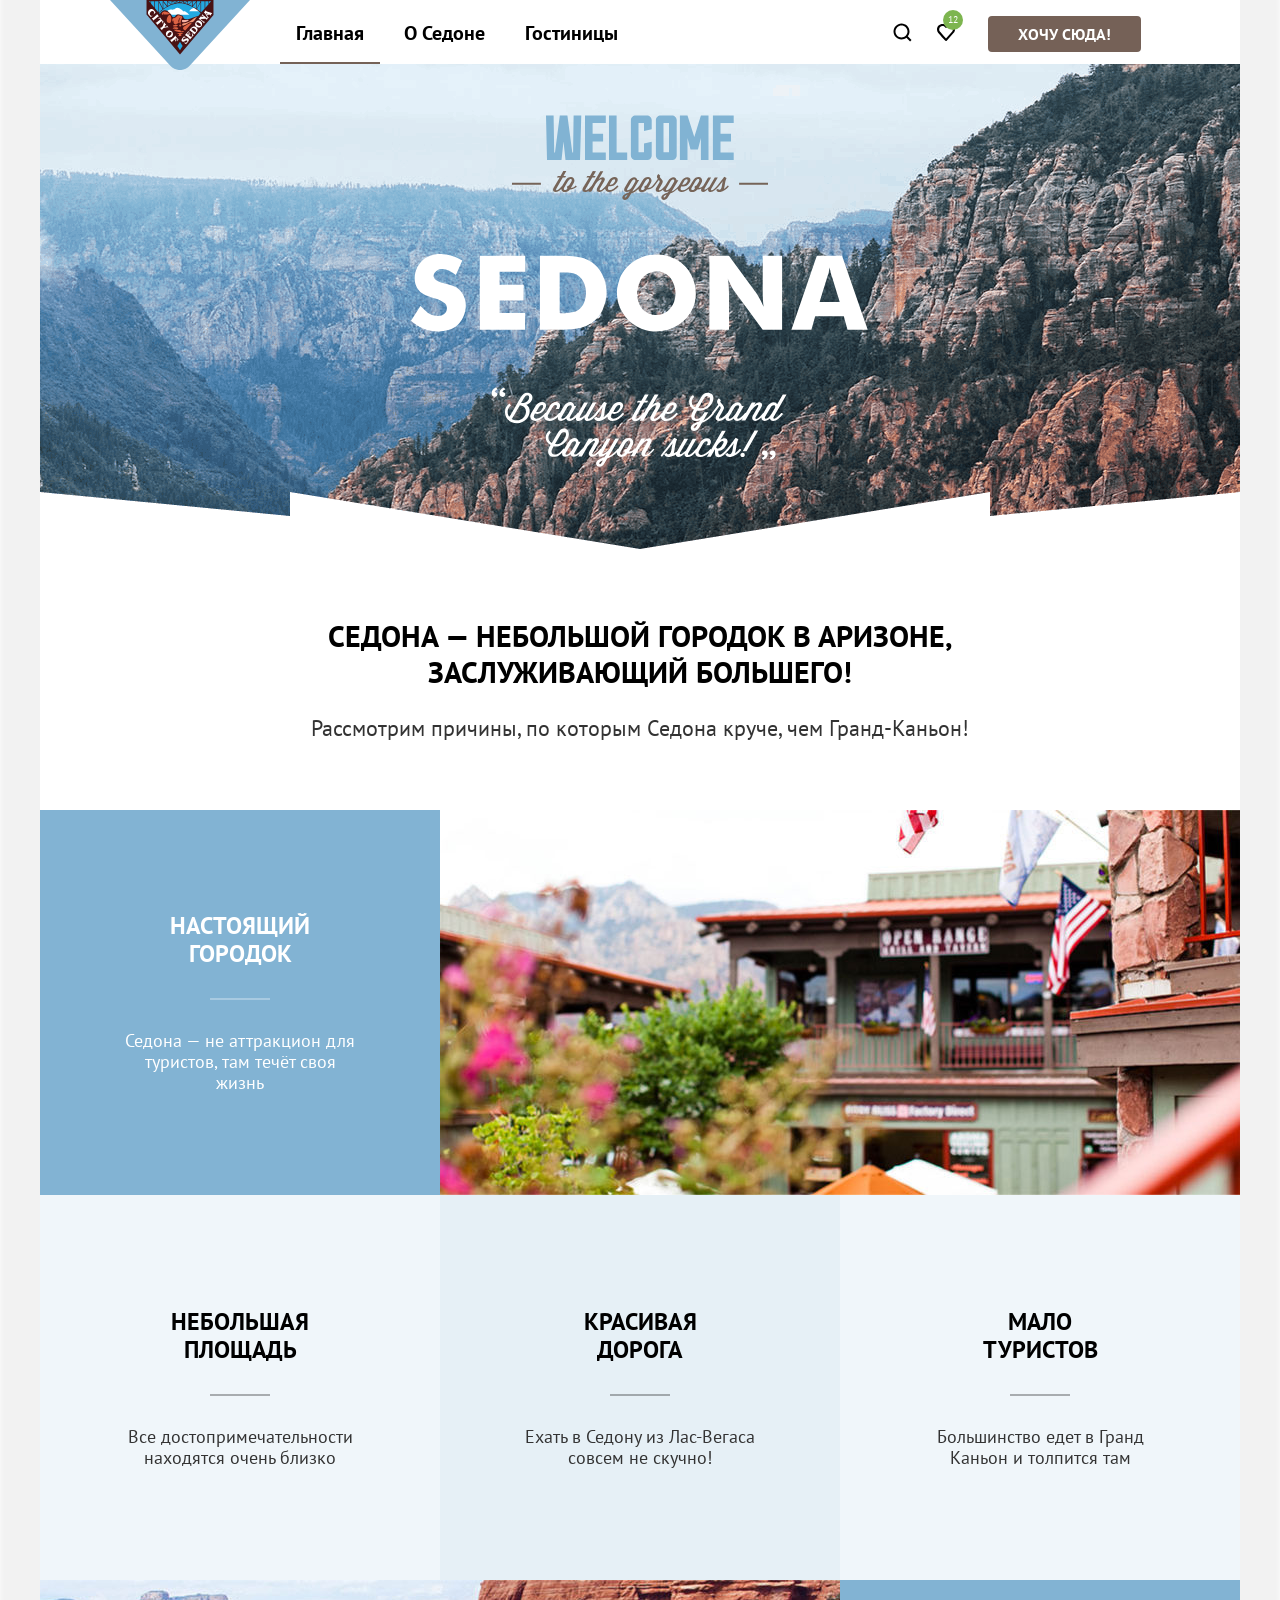
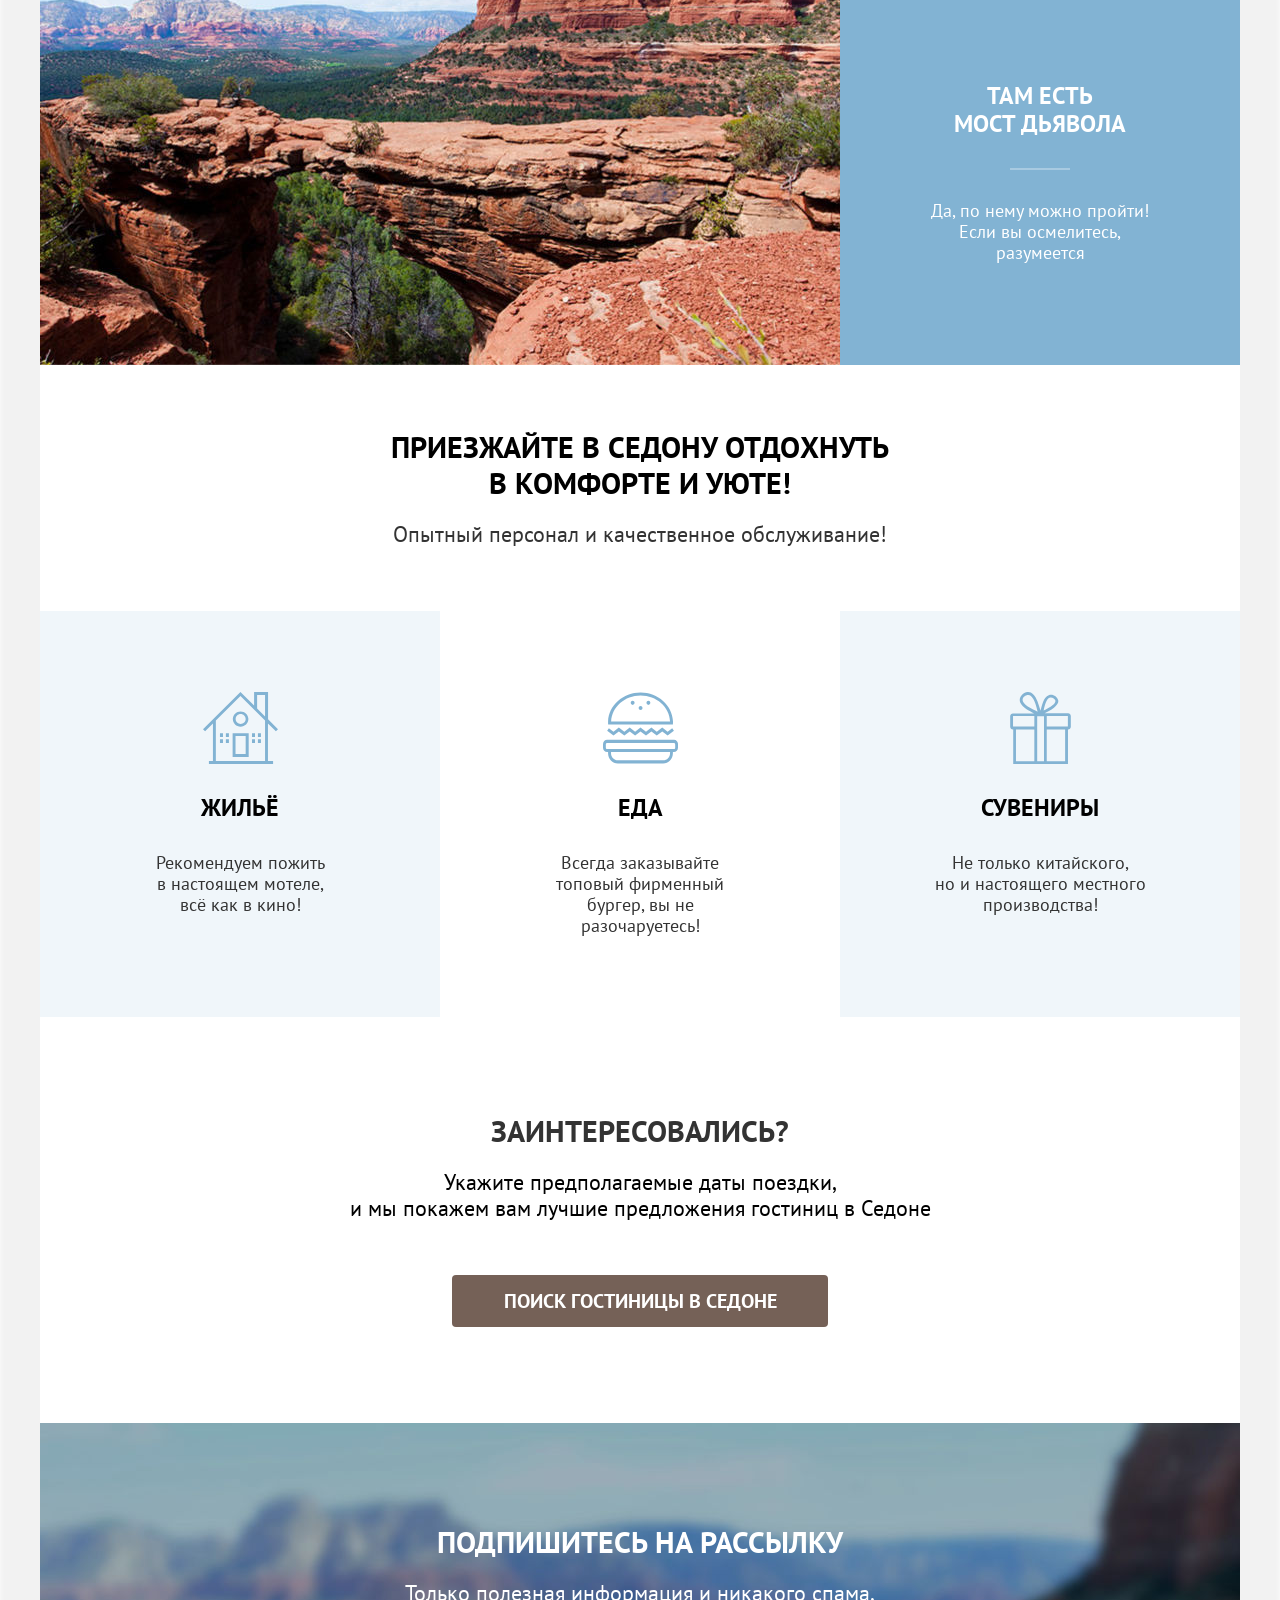
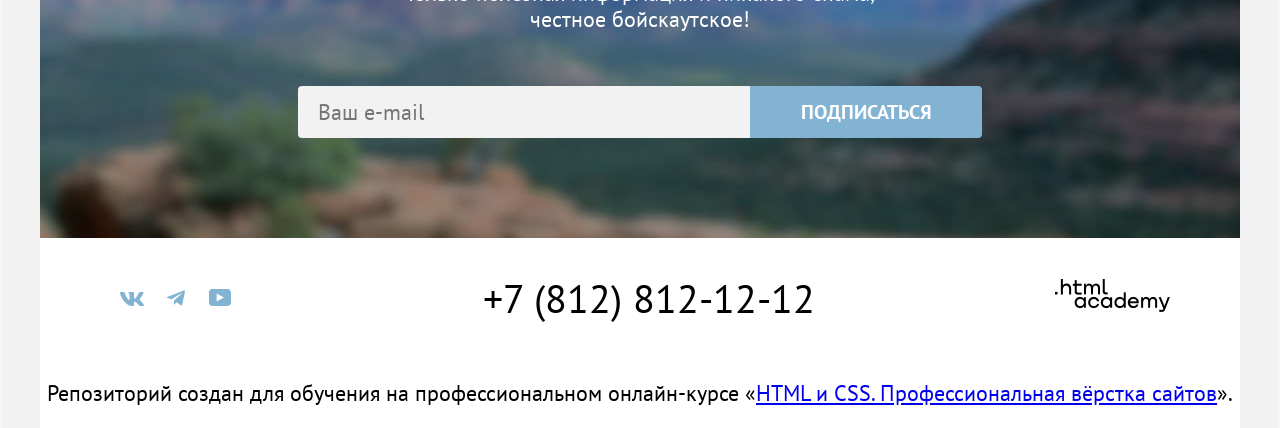
==== index.html @ 1c17bcdd "Правки" ====
<!doctype html>
<html lang="ru">
  <head>
    <meta charset="utf-8" />
    <title>Sedona</title>
    <link rel="stylesheet" href="styles/styles.css" />
    <link rel="icon" href="images/logo/logo-sedona.svg" type="image/png" />
  </head>

  <body>
    <header class="page-header" data-test="header">
      <nav class="navigation">
        <a class="navigation-logo" href="index.html">
          <img class="page-header-logo" width="140" height="70" src="images/logo/logo-sedona.svg" alt="Логотип Города Седоны"/>
        </a>
        <ul class="navigation-list">
          <li class="navigation-item navigation-current">
            <a class="navigation-link" href="index.html">Главная</a>
          </li>
          <li class="navigation-item">
            <a class="navigation-link" href="about-sedona.html">О Седоне</a>
          </li>
          <li class="navigation-item">
            <a class="navigation-link" href="hotels.html">Гостиницы</a>
          </li>
        </ul>
        <ul class="navigation-list navigation-user">
          <li class="navigation-item-user">
            <a class="navigation-link-user" href="#">
              <span class="icon icon-search"></span>
              <span class="visually-hidden">Поиск</span>
            </a>
          </li>
          <li class="navigation-item-user">
            <a class="navigation-link-user" href="#">
              <span class="icon icons-heart"></span>
              <span class="visually-hidden">Избранное 12</span>
            </a>
          </li>
          <li class="navigation-item-user">
            <a class="button-want-here white" href="#">Хочу сюда!</a>
          </li>
        </ul>
      </nav>
    </header>

    <main class="page-main main-container" data-test="main">
      <div class="page-container">
        <section class="hero" data-test="hero">
          <!--Секция с векторным текстом-->
          <h1 class="visually-hidden">Седона — городок в Аризоне</h1>
          <img class="hero-img" src="images/welcome.svg" width="458" height="352" alt="Добро пожаловать в великолепную Седону, потому что Гранд-Каньон - это отстой!"/>
        </section>

        <section class="intro">
          <!--Секция с заголовком-->
          <h2 class="intro-title">Седона — небольшой городок в Аризоне, заслуживающий большего!</h2>
          <p class="intro-description">Рассмотрим причины, по которым Седона круче, чем Гранд-Каньон!</p>
        </section>

        <section class="about-sedona" data-test="advantages">
          <!--Секция преимуществ-->
          <h2 class="visually-hidden">Преимущества</h2>
          <ul class="sedona-list">
            <li class="sedona-item bg-100 white">
              <h3 class="sedona-title">Настоящий городок</h3>
              <p class="sedona-text">Седона — не аттракцион для туристов, там течёт своя жизнь</p>
            </li>
            <li class="sedona-photo">
              <img class="photo-1" width="800" height="385" src="images/photo-1.jpg" alt="Уютные улочки и дома в центре города Седона, Аризона"/>
            </li>
            <li class="sedona-item bg-12">
              <h3 class="sedona-title">Небольшая площадь</h3>
              <p class="sedona-text">Все достопримечательности находятся очень близко</p>
            </li>
            <li class="sedona-item bg-20">
              <h3 class="sedona-title">Красивая дорога</h3>
              <p class="sedona-text">Ехать в Седону из Лас-Вегаса совсем не скучно!</p>
            </li>
            <li class="sedona-item bg-12">
              <h3 class="sedona-title">Мало туристов</h3>
              <p class="sedona-text">Большинство едет в Гранд Каньон и толпится там</p>
            </li>
            <li class="sedona-photo">
              <img class="photo-1" width="800" height="385" src="images/photo-2.jpg" alt="Панорамный вид на горный ландшафт Седоны с красными скалами и соснами"/>
            </li>
            <li class="sedona-item bg-100 white">
              <h3 class="sedona-title">Там есть<br> мост дьявола</h3>
              <p class="sedona-text">Да, по нему можно пройти! Если вы осмелитесь, разумеется</p>
            </li>
          </ul>
        </section>

        <section class="invitation">
          <h2 class="invitation-title">Приезжайте в Седону отдохнуть в комфорте и уюте!</h2>
          <p class="invitation-text">Опытный персонал и качественное обслуживание!</p>
        </section>

        <section class="comfort">
          <h2 class="visually-hidden">Комфорт</h2>
          <ul class="comfort-list">
            <li class="comfort-item bg-12">
              <img class="comfort-icon" width="75" height="72" src="images/icon/vector-house.svg" alt="" aria-hidden="true"/>
              <h3 class="comfort-title">Жильё</h3>
              <p class="comfort-text">Рекомендуем пожить <br />в настоящем мотеле,<br />всё как в кино!</p>
            </li>
            <li class="comfort-item">
              <img class="comfort-icon" width="75" height="72" src="images/icon/advantage-icon-food.svg" alt="" aria-hidden="true"/>
              <h3 class="comfort-title">Еда</h3>
              <p class="comfort-text"> Всегда заказывайте<br>топовый фирменный бургер, вы не разочаруетесь!</p>
            </li>
            <li class="comfort-item bg-12">
              <img class="comfort-icon" width="75" height="72" src="images/icon/vector-souvenirs.svg" alt="" aria-hidden="true"/>
              <h3 class="comfort-title">Сувениры</h3>
              <p class="comfort-text"> Не только китайского, <br />но и настоящего местного производства!</p>
            </li>
          </ul>
        </section>

        <section class="interested" data-test="search">
          <h2 class="interested-title">Заинтересовались?</h2>
          <p class="interested-text">Укажите предполагаемые даты поездки, <br /> и мы покажем вам лучшие предложения гостиниц в Седоне</p>
          <label for="modal-toggle" class="button-search" href="#">Поиск гостиницы в Седоне</label>
        </section>

        <section class="email-index bg-email white" data-test="subscribe">
          <h2 class="subscribe">Подпишитесь на рассылку</h2>
          <p class="subscribe-text">Только полезная информация и никакого спама, честное бойскаутское!</p>
          <form class="email-subscribe" action="https://echo.htmlacademy.ru/" method="post">
            <input class="email-input" type="email" name="email" placeholder="Ваш e-mail" required/>
            <button class="subscribe-btn" type="submit">Подписаться</button>
          </form>
        </section>
      </div>
    </main>

    <footer class="page-footer" data-test="footer">
      <h2 class="visually-hidden">Контакты</h2>
      <ul class="footer-social-list">
        <li class="footer-social-item">
          <a class="button-vk" href="https://vk.com/htmlacademy">
            <img class="social-icon" width="24" height="14" src="images/icon/vector-vk.svg" alt=""/>
          </a>
          <span class="visually-hidden">Вконтакте</span>
        </li>
        <li class="footer-social-item">
          <a class="button" href="https://t.me/htmlacademy">
            <img class="social-icon" width="18" height="16" src="images/icon/vector-tg.svg" alt=""/>
          </a>
          <span class="visually-hidden">Телеграм</span>
        </li>
        <li class="footer-social-item">
          <a class="button" href="https://www.youtube.com/user/htmlacademyru">
            <img class="social-icon" width="22" height="17" src="images/icon/vector-yt.svg" alt=""/>
          </a>
          <span class="visually-hidden">Youtube</span>
        </li>
      </ul>

      <address class="footer-phone">
        <a class="phone" href="tel:+78128121212">+7 (812) 812-12-12</a>
      </address>
      <address class="footer-logo">
        <a class="logo-footer" href="https://htmlacademy.ru/intensive/htmlcss">
          <img class="logo" width="115" height="33" alt="Логотип htmlacademy" src="images/logo/logo-htmlacademy.png"/>
        </a>
      </address>
    </footer>
    <input class="modal-toggle" id="modal-toggle" type="checkbox" style="display: none"/>

    <div class="modal-container modal-container-close">
      <div class="modal modal-auth">
        <label for="modal-toggle" class="modal-close-button">
          <span class="visually-hidden">Закрыть</span>
        </label>
        <section class="modal-content">
          <h2 class="modal-title">Поиск гостиницы в Седоне</h2>
        </section>

        <form class="search-form" action="https://echo.htmlacademy.ru/" method="post">
          <!-- Дата заезда -->
          <label class="form-label checkin" for="checkin">Дата заезда:</label>
          <div class="input-wrapper input-wrapper-checkin">
            <input class="form-input checkin-input" id="checkin" type="text" placeholder="27 апреля 2020"/>
            <span class="calendar-icon"></span>
          </div>
          <span class="form-error">Мы не можем отправить вас в прошлое.</span>

          <!-- Дата выезда -->
          <label class="form-label" for="checkout">Дата выезда:</label>
          <div class="input-wrapper input-wrapper-checkout">
            <input class="form-input checkout-input" id="checkout" type="text" placeholder="1 сентября 2023"/>
            <span class="calendar-icon"></span>
          </div>
          <span class="form-success">На эти даты есть свободные номера. Пока есть.</span>

          <div class="adults-and-children">
            <!-- Взрослые -->
            <label class="form-label" for="adults">Взрослые:</label>
            <div class="counter-wrapper adults-counter">
              <div class="counter">
                <button class="counter-btn counter-btn--minus" type="button"></button>
                <input class="counter-input" id="adults" type="number" value="2" min="0"/>
                <button class="counter-btn counter-btn--plus" type="button"></button>
              </div>
            </div>

            <!-- Дети -->
            <label class="form-label children" for="children">Дети:</label>
            <div class="tooltip">
              <button class="tooltip-btn" type="button">i</button>
              <span class="tooltip-text">Укажите количество детей,<br />которые будут с вами, возраст<br />которых от 6 до 18 лет. Дети<br />до 6 лет размещаются<br />бесплатно.</span>
            </div>
            <div class="counter-wrapper">
              <div class="counter">
                <button class="counter-btn counter-btn--minus" type="button"></button>
                <input class="counter-input" id="children" type="number" value="1" min="0"/>
                <button class="counter-btn counter-btn--plus" type="button"></button>
              </div>
            </div>
          </div>
          <button class="search-btn" type="submit">Найти</button>
        </form>
      </div>
    </div>

    <p>
      Репозиторий создан для обучения на профессиональном онлайн‑курсе «<a
        href="https://htmlacademy.ru/intensive/htmlcss"
        >HTML и CSS. Профессиональная вёрстка сайтов</a
      >».
    </p>
  </body>
</html>
---- styles/styles.css ----
@font-face {
  font-family: "PT Sans";
  font-style: normal;
  font-weight: 400;
  src: url("../fonts/ptsans-400.woff2") format("woff2");
  font-display: swap;
}

@font-face {
  font-family: "PT Sans";
  font-style: normal;
  font-weight: 700;
  src: url("../fonts/ptsans-700.woff2") format("woff2");
  font-display: swap;
}

html {
  height: 100%;
}

body {
  display: flex;
  flex-direction: column;
  min-height: 100%;
  font-family: "PT Sans", sans-serif;
  font-size: 22px;
  font-weight: 400;
  line-height: 26px;
  color: #000000;
  background-color: #ffffff;
  text-align: center;
  width: 1200px;
  margin: 0 auto;
  box-shadow: 0 0 5px 40px #f2f2f2;
}

.visually-hidden {
  position: absolute;
  width: 1px;
  height: 1px;
  margin: -1px;
  padding: 0;
  border: 0;
  clip: rect(0 0 0 0);
  overflow: hidden;
}

.navigation-list,
.comfort-list,
.pagination,
.footer-social-list,
.inner-header-title,
.breadcrumbs,
.hotel-card-list,
.catalog-filter-group,
.view-switch {
  margin: 0;
  padding: 0;
}

.sedona-title,
.invitation-title,
.comfort-title,
.intro-title,
.interested-title,
.sedona-text,
.invitation-text,
.comfort-text,
.interested-text,
.intro-description,
.subscribe,
.subscribe-text,
.hotel-card-title,
.word-hotel,
.hotel-card-rating,
.hotel-card-stars-2,
.hotel-card-stars-3,
.hotel-card-stars-4,
.custom-radio {
  margin: 0;
}

.sedona-list,
.price-filter-group {
  padding: 0;
}

.navigation-link,
.filter-title,
.phone,
.button-search,
.hotel-card-button,
.button-want-here,
.pagination-link,
.breadcrumbs-link {
  text-decoration: none;
} /*Убирает подчеркивание*/

.sedona-title,
.comfort-title,
.button-search,
.button-want-here,
.intro-title,
.invitation-title,
.pagination-item,
.button-apply,
.button-reset,
.hotel-card-button,
.button-favorites,
.hotel-card-rating,
.button-favorites-green,
.subscribe-btn, .interested-title, .subscribe {
  text-transform: uppercase;
} /*Всё крупным шрифтом*/

.navigation-list,
.sedona-list,
.comfort-list,
.breadcrumbs,
.catalog-filter-list,
.hotel-card-list,
.pagination,
.footer-social-list,
.view-switch {
  list-style-type: none;
} /*Убирает маркер*/

.button-search,
.subscribe-btn,
.button-want-here,
.email-input,
.button-favorites,
.button-favorites-green,
.sort-select,
.button-apply,
.button-reset {
  font: inherit;
} /*Принудительное наследование*/

.navigation-list,
.sedona-list,
.comfort-list,
.footer-social-list,
.hotel-card-list,
.breadcrumbs,
.catalog-filter-list,
.pagination {
  flex-wrap: wrap;
} /*Переполнение*/

/*Цвета*/

.intro-description,
.invitation-text,
.interested-title,
.subscribe-text {
  color: #333333;
}

.white .sedona-title,
.white .sedona-text,
.white .subscribe,
.white .subscribe-text,
.white .inner-header-title,
.white .catalog-filter-item,
.white .button-want-here {
  color: #ffffff;
}

.button-search,
.subscribe-btn,
.button-apply,
.button-reset,
.sort-option,
.sort-select,
.button-favorites,
.button-favorites-green,
.range-button,
.pagination-item {
  cursor: pointer;
  display: block;
}

/*Шрифты*/

.hotel-card-rating {
  font-size: 16px;
  line-height: 20px;
}

.breadcrumbs-link {
  font-size: 16px;
  line-height: 21px;
}

.sedona-text,
.comfort-text,
.sort-option,
.word-hotel {
  font-size: 18px;
  line-height: 21px;
  color: #333333;
}

.control {
  font-size: 18px;
  line-height: 23px;
}

.navigation-link {
  font-size: 20px;
  line-height: 24px;
  font-weight: 700;
  color: #000000;
}

.filter-title {
  font-size: 20px;
  font-weight: 700;
  line-height: 24px;
  letter-spacing: 0%;
  text-align: left;
  color: #ffffff;
  margin: 0;
  padding: 0;
  margin-bottom: 32px;
}

.sedona-title,
.comfort-title,
.hotel-card-title {
  font-size: 24px;
  font-weight: 700;
  line-height: 28px;
}

.intro-title,
.invitation-title,
.interested-title,
.subscribe,
.catalog-hotel {
  font-size: 30px;
  font-weight: 700;
  line-height: 36px;
}

.phone {
  font-size: 40px;
  line-height: 40px;
  color: #000000;
}

.inner-header-title {
  font-size: 60px;
  line-height: 78px;
  font-weight: 700;
}

/*Кнопки*/

.button-want-here {
  width: 92px;
  background-color: #756157;
  color: white;
  padding: 8px 30px;
  box-sizing: border-box;
  border-radius: 4px;
  font-size: 16px;
  font-weight: 700;
  line-height: 20px;;
}

.button-search {
  width: 376px;
  border-radius: 4px;
  background-color: #756157;
  margin-top: 54px;
  box-sizing: border-box;
}

.hotel-card-button {
  font-size: 16px;
  line-height: 20px;
  font-weight: 700;
  color: #ffffff;
  padding: 8px 26px;
  width: 88px;
  min-height: 20px;
  border-radius: 4px;
  background-color: #756157;
}

.button-want-here:hover,
.button-search:hover,
.hotel-card-button:hover {
  background-color: #5e4b44;
}

.button-want-here:active,
.button-search:active,
.hotel-card-button:active {
  background-color: #4a3a34;
}

.button-search,
.subscribe-btn {
  font-size: 20px;
  line-height: 36px;
  font-weight: 700;
  padding: 8px 50px 8px 50px;
  color: #ffffff;
}

.subscribe-btn {
  width: 232px;
  min-height: 52px;
  border: none;
  border-radius: 0 4px 4px 0;
  background-color: #82b3d3;
}

.button-favorites {
  font-size: 16px;
  line-height: 20px;
  font-weight: 700;
  color: #ffffff;
  padding: 8px;
  width: 143px;
  min-height: 20px;
  border-radius: 4px;
  border: none;
  background-color: #82b3d3;
}

.search-btn:hover,
.subscribe-btn:hover,
.button-apply:hover,
.pagination-item:hover,
.button-favorites:hover {
  background-color: #6b9ec2;
}

.search-btn:active,
.subscribe-btn:active,
.button-apply:active,
.pagination-item:active,
.button-favorites:active {
  background-color: #5488a8;
}

.button-favorites-green {
  font-size: 16px;
  line-height: 20px;
  font-weight: 700;
  color: #ffffff;
  padding: 8px 20px;
  width: 148px;
  min-height: 36px;
  border: none;
  border-radius: 4px;
  background-color: #7db54f;
}

.pagination-item {
  font-size: 20px;
  font-weight: 700;
  line-height: 36px;
}

/*Главная*/ /* */

/*Шапка - header*/
.navigation {
  display: flex;
  width: 1200px;
  margin: 0 auto;
  padding: 0 70px;
  box-sizing: border-box;
  position: relative;
}

.navigation-logo {
  position: absolute;
  z-index: 10;
}

.navigation-list {
  width: 527px;
  display: flex;
  flex-direction: row;
  justify-content: flex-start;
  align-items: center;
  margin-left: 170px;
}

.navigation-item:not(:last-child) {
  margin-right: 8px;
}

.navigation-link {
  padding: 19px 16px;
}

.navigation-user {
  width: 290px;
  margin-left: auto;
}

.navigation-item-user:last-child {
  margin-left: 20px;
}

/* полоска акктивности */
.navigation-item {
  position: relative; /* чтобы полоска считала позицию от этого блока */
}

.navigation-item.navigation-current::after {
  content: "";
  position: absolute;
  bottom: -19px; /* опускаем полоску на 21px ниже */
  left: 0;
  width: 100%;
  height: 0;
  border-bottom: 2px solid #756257;
}

/* main */
.page-main {
  width: 1200px;
}

.main-container {
  flex-grow: 1;
}

.page-container {
  width: 1200px;
  margin: 0 auto;
}

.hero {
  background-color: #2c4a6a;
  background-image: url("../images/index-background.png");
  width: 1200px;
  min-height: 485px;
  display: block;
  margin: 0 auto;
}

.hero-img {
  margin: 51px 371px;
}

.intro {
  display: flex;
  flex-direction: column;
  justify-content: center;
  align-items: center;
  padding: 69px 0;
}

.intro-title {
  width: 730px;
  margin-bottom: 25px;
}

.sedona-list {
  display: grid;
  grid-template-columns: repeat(3, 400px);
  grid-template-rows: repeat(3, 385px);
  max-width: 1200px;
  margin: 0 auto;
}

.sedona-item {
  display: flex;
  flex-direction: column;
  justify-content: center;
  align-items: center;
  min-height: 385px;
}

.sedona-title {
  width: 175px;
  min-height: 56px;
}

.sedona-title::after {
  content: "";
  display: block;
  width: 60px;
  height: 2px;
  background-color: rgba(0, 0, 0, 0.3);
  margin: 30px auto 0;
}

.sedona-list li:first-child .sedona-title::after,
.sedona-list li:last-child .sedona-title::after {
  background-color: rgba(255, 255, 255, 0.3);
}

.sedona-text {
  width: 240px;
  min-width: 42px;
  margin-top: 30px;
}

.sedona-photo {
  grid-column: span 2;
  min-height: 385px;
}

.photo-1 {
  display: block;
}

.invitation {
  display: flex;
  flex-direction: column;
  justify-content: center;
  align-items: center;
  padding: 64px 0;
}

.invitation-title {
  width: 505px;
  margin-bottom: 20px;
}

.comfort-list {
  display: flex;
}

.comfort-item {
  display: flex;
  flex-direction: column;
  justify-content: flex-start;
  align-items: center;
  padding: 81px 85px;
}

.comfort-title {
  margin: 30px 0;
}

.comfort-text {
  width: 230px;
}

.interested {
  display: flex;
  flex-direction: column;
  justify-content: flex-start;
  align-items: center;
  padding: 96px 304px;
}

.interested-text {
  margin-top: 20px;
  width: 630px;
}

.email-index {
  min-height: 415px;
  display: flex;
  flex-direction: column;
  justify-content: center;
  align-items: center;
}

.subscribe-text {
  margin-top: 20px;
  width: 500px;
}

.email-subscribe {
  display: flex;
  flex-direction: row;
  justify-content: flex-start;
  align-items: center;
  margin-top: 54px;
}

.email-input {
  width: 452px;
  min-height: 52px;
  border: none;
  box-sizing: border-box;
  padding: 12px 20px;
  border-radius: 4px 0 0 4px;
  background-color: #f2f2f2;
}

/*Подвал - footer */

.page-footer {
  padding: 40px 70px;
  display: flex;
  flex-direction: row;
  justify-content: space-between;
  align-items: center;
}

.footer-social-list {
  display: flex;
  flex-direction: row;
  justify-content: flex-start;
  align-items: center;
}

.footer-social-item {
  width: 24px;
  height: auto;
  padding: 0 10px;
}

.footer-phone {
  width: 720px;
  font-style: normal;
}

/*Фон*/

.bg-100 {
  background-color: rgba(130, 179, 211, 1);
}

.bg-12 {
  background-color: rgba(131, 179, 211, 0.12);
}

.bg-20 {
  background-color: rgba(131, 179, 211, 0.2);
}

.bg-email {
  background-color: #5e4b3c;
  background-image: url("../images/subscribe.jpg");
  width: 1200px;
  height: 414.86px;
}

/*Векторные картинки*/

.icon {
  width: 20px;
  height: 20px;
  display: flex;
  background-repeat: no-repeat;
  background-position: center;
  justify-content: center;
  align-items: center;
  padding: 22px 12px;
}

.icon-search {
  background-image: url("../images/icon/icons-search.svg");
}

.icons-heart {
  background-image: url("../images/icon/icons-heart.svg");
  text-decoration: none;
  position: relative;
}

.icons-heart:after {
  content: "12";
  border-radius: 10px;
  position: absolute;
  background-color: #7db54f;
  width: 20px;
  height: 20px;
  line-height: 20px;
  top: 10px;
  left: 19px;
  font-size: 10px;
  text-align: center;
  color: #ffffff;
  z-index: 10;
}

/*Каталог */

.hotel-hero {
  background-color: #2c4a3e;
  background-image: url("../images/hotels/filter.jpg");
  width: 1200px;
  min-height: 412px;
}

.inner-header {
  padding: 35px 70px 40px;
}

.inner-header-title {
  text-align: start;
}

.breadcrumbs {
  color: #ffffff;
  display: flex;
  font-size: 16px; /* возвращаем размер только нужным */
  line-height: 1;
}

.breadcrumbs-item:not(:last-child)::after {
  content: "";
  display: inline-block;
  width: 6px;
  height: 10px;
  margin: 0 10px;
  background-image: url(../images/icon/vector-arrow.svg);
  background-size: contain;
  background-repeat: no-repeat;
  background-position: center;
}

.hotel-filters {
  padding: 0 70px;
}

.catalog-filter {
  display: flex;
}

.hotel-catalog {
  padding: 50px 70px 60px 70px;
}

.catalog-filter-group {
  width: 150.43px;
  min-height: 157px;
  border: none;
}

.catalog-filter-group:first-child {
  margin-right: 70px;
}

.catalog-filter-list {
  margin: 0;
  padding: 0;
  text-align: start;
}

.catalog-filter-item:not(:last-child) {
  margin-bottom: 16px;
}

/* Скрываем стандартный чекбокс */
.control-input {
  position: absolute;
  width: 1px;
  height: 1px;
  margin: -1px;
  padding: 0;
  overflow: hidden;
  clip: rect(0, 0, 0, 0);
}

/* Контейнер для галочки */
.custom-checkbox {
  display: inline-block;
  width: 20px;
  height: 20px;
  border-radius: 4px;
  background-color: #ffffff;
  margin-right: 16px;
  vertical-align: middle;
  flex-shrink: 0;
}

.control-input:checked + .control .custom-checkbox {
  background-image: url("../images/icon/tick-checked.svg"); /* твоя иконка */
  background-position: center;
  background-repeat: no-repeat;
}

/* Стили для лейбла, чтобы всё было в строку */
.control {
  display: flex;
  align-items: center;
  cursor: pointer;
}

/* Кастомный кружок */
.custom-radio {
  display: inline-block;
  width: 20px;
  height: 20px;
  border-radius: 50%;
  background-color: #ffffff;
  margin-right: 16px;
  vertical-align: middle;
  flex-shrink: 0;
}

/* Когда радио-кнопка выбрана — показываем точку */
.control-input:checked + .control .custom-radio {
  background-color: #3f5e72; /* цвет фона из макета */
  box-shadow: inset 0 0 0 4px #fff; /* белая точка внутри */
}

.price-filter-group {
  margin: 0 70px 0 140px;
  padding-left: 13px;
}

.price-inputs {
  display: flex;
}

.form-price {
  position: relative;
  margin: 0;
}

.price-description {
  position: absolute;
  color: rgba(0, 0, 0, 1);
  right: 10px;
  font-size: 18px;
  z-index: 2;
  padding: 10px 10px;
}

.filter-price-input {
  width: 143px;
  min-height: 48px;
  background-color: #f2f2f2;
  border: none;
  padding: 12px 20px;
  box-sizing: border-box;
  font-size: 18px;
  font-weight: 700;
  line-height: 24px;
}

.first-price {
  border-radius: 4px 0 0 4px;
  margin-right: 2px;
}

.last-price {
  border-radius: 0 4px 4px 0;
}

.price-range {
  position: relative;
  margin-top: 36px;
}

.range-button {
  width: 20px;
  height: 20px;
  color: #ffffff;
  border-radius: 5px;
  position: absolute;
  z-index: 1;
  border: none;
}

.range-min {
  left: 0;
}

.range-max {
  right: 61px;
}

.range-progress {
  position: absolute;
  width: 100%;
  height: 3px;
  background-color: #fff;
  bottom: -10px;
}

.div-buttons {
  display: flex;
  flex-direction: column;
  margin-top: 56px;
}

.button-apply,
.button-reset {
  border: none;
}

.button-apply {
  width: 191px;
  min-height: 36px;
  background-color: #82b3d3;
  border-radius: 4px;
  font-size: 16px;
  line-height: 20px;
  font-weight: 700;
  color: #ffffff;
  padding: 8px 50px 8px 50px;
  margin-bottom: 32px;
}

.button-reset {
  width: 191px;
  min-height: 36px;
  background-color: transparent;
  border-radius: 4px;
  font-size: 16px;
  line-height: 20px;
  font-weight: 700;
  color: #ffffff;
  padding: 8px 50px 8px 50px;
}

.sorting-container {
  display: flex;
  padding-bottom: 40px;
}

.sort-select {
  margin: 0 70px 0 200px;
  padding: 14px 20px;
  min-width: 292px;
  border: none;
  outline: 2px solid #e5e5e5;
  border-radius: 4px;
  position: relative;

  /* Кастомная стрелка */
  appearance: none; /* убираем стандартную стрелку */
  background-image: url("../images/icon/vector-arrow-down.svg");
  background-repeat: no-repeat;
  background-position: right 20px center;
  background-size: 12px 7px;
}

.catalog-hotel {
  width: 338px;
}

.view-switch {
  width: 160px;
  height: 48px;
  display: flex;
  align-items: flex-end;
  justify-content: flex-end;
}

.view-switch-item {
  width: 16px;
  height: 14px;
  padding: 14px 12px;
  outline: 2px solid #e5e5e5;
  border-radius: 4px;
  display: flex;
  align-items: center;
}

.view-switch-item:not(:last-child) {
  margin-right: 8px;
}

.view-switch-current {
  outline: 2px solid #000000;
}

/* Отели */

.hotel-card-list {
  display: grid;
  grid-template-columns: repeat(3, 340px);
  gap: 20px;
}

.hotel-card {
  outline: 2px solid #e6e6e6;
  border-radius: 4px;
  width: 300px;
  padding: 20px;
  margin-bottom: 20px;
  display: flex;
  flex-direction: column;
}

.hotel-card:nth-child(3n) {
  margin-right: 0;
}

.hotel-card-title {
  text-align: start;
  margin-bottom: 16px;
}

.hotel-card-image {
  width: 100%;
  height: auto;
  order: -1;
  margin-bottom: 16px;
  object-fit: contain;
}

.word-hotel {
  display: flex;
  justify-content: space-between;
  margin-bottom: 16px;
}

.hotel-buttons {
  display: flex;
  justify-content: space-between;
  margin-bottom: 16px;
}

.div-rating {
  display: flex;
  justify-content: space-between;
}

.hotel-card-stars-4 {
  background-image: url(../images/hotels/stars-4.svg);
  width: 140px;
  min-height: 37px;
}

.hotel-card-stars-3 {
  background-image: url(../images/hotels/stars-4.svg);
  width: 70px;
  min-height: 37px;
}

.hotel-card-stars-2 {
  background-image: url(../images/hotels/stars-4.svg);
  width: 47px;
  min-height: 37px;
}

.hotel-card-rating {
  width: 95px;
  outline: solid #f2f2f2;
  border-radius: 4px;
  background-color: #f2f2f2;
  padding: 9px 22px;
}

.big-line {
  width: 1060px;
  height: 0;
  border: 1px solid #e6e6e6;
  margin-top: 40px;
  margin-bottom: 40px;
}

.pagination {
  margin-left: 70px;
  display: flex;
}

/* Фон для текущего li */
.pagination-current.pagination-item {
  background-color: #f2f2f2;
}

/* Цвет текста ссылки внутри текущего li */
.pagination-current .pagination-link {
  color: #000000;
}

.pagination-item {
  min-width: 60px;
  min-height: 60px;
  background-color: #82b3d3;
  display: flex;
  justify-content: center;
  align-items: center;
  border-radius: 4px;
}

.pagination-item:not(:last-of-type) {
  margin-right: 8px;
}

.pagination-link {
  color: #ffffff;
}

.pagination-item:nth-last-child(2) {
  background-color: transparent;
}

.pagination-item:nth-last-child(2) .pagination-link {
  color: #000000;
}

.modal-toggle {
  display: none;
}

.modal-container {
  position: fixed;
  top: 0;
  left: 0;
  display: flex;
  width: 100%;
  height: 100%;
  background-color: rgba(242, 242, 242, 0.8);
}

.modal-toggle:checked + .modal-container {
  display: flex;
}

.modal-container-close {
  display: none;
}

.modal {
  position: relative;
  margin: auto;
  padding: 64px 70px;
  background-color: #ffffff;
  border-radius: 30px;
}

.modal-auth {
  width: 577px;
}
.search-form {
  display: grid;
  grid-template-columns: 137px 110px 88px 132px 110px;
  grid-template-rows: repeat(6, 48px) 60px;
}

.modal-close-button {
  position: absolute;
  padding: 0;
  top: 60px;
  right: 50px;
  width: 52px;
  height: 52px;
  border: none;
  background-image: url("../images/icon/btn-close.svg");
  background-repeat: no-repeat;
  background-position: center;
  cursor: pointer;
}

.modal-title {
  font-size: 30px;
  font-weight: 700;
  line-height: 36px;
  letter-spacing: 0%;
  text-align: left;
  transform: uppercase;
  margin: 0;
  margin-bottom: 64px;
}

.form-label {
  font-size: 20px;
  font-weight: 700;
  line-height: 24px;
  text-align: left;
  border: none;
  transform: capitalize;
  padding: 12px 0;
}

.input-wrapper-checkin {
  grid-column: 2 / 6;
  grid-row: 1 / 2;
}

.checkin-input {
  background-color: #f2f2f2;
  width: 100%;
  min-height: 48px;
  border-radius: 4px;
  border: none;
  padding: 0;
}

.input-wrapper-checkout {
  grid-column: 2 / 6;
  grid-row: 3 / 4;
}

.checkout-input {
  background-color: #f2f2f2;
  width: 100%;
  min-height: 48px;
  border-radius: 4px;
  border: none;
  padding: 0;
}

.form-input {
  padding: 12px 20px;
  box-sizing: border-box;
}

.form-input::placeholder {
  font-size: 18px;
  font-weight: 700;
  line-height: 24px;
  letter-spacing: 0%;
  text-align: left;
  color: #000000;
}

.input-wrapper {
  position: relative;
}

.calendar-icon {
  width: 16px;
  height: 15px;
  background-image: url(../images/icon/calendar-icon.svg);
  background-size: contain;
  background-repeat: no-repeat;
  position: absolute;
  right: 20px;
  top: 15px;
}

.form-error {
  grid-column: 2 / 6;
  color: #ff5757;
  font-size: 16px;
  font-weight: 400;
  line-height: 21px;
  text-align: left;
  padding: 0 20px;
}

.form-success {
  grid-column: 2 / 6;
  font-size: 16px;
  font-weight: 400;
  line-height: 21px;
  text-align: left;
  padding: 0 20px;
  color: #333333;
}

.adults-and-children {
  grid-row: 5 / 6;
  grid-column: 1 / -1;
  display: flex;
}

.adults-counter {
  margin: 0 88px 0 46px;
}

.tooltip {
  margin: 9px 46px 0 10px;
  position: relative;
  display: inline-block;
}

.tooltip-btn {
  width: 26px;
  height: 26px;
  border: none;
  background-color: #83b3d3;
  color: #ffffff;
  border-radius: 50%;
  font-weight: 700;
  justify-content: center;
}

.tooltip-text {
  position: absolute;
  top: 100%; /* ← появляется снизу (было bottom: 100%) */
  left: 50%;
  transform: translateX(-50%);
  margin-top: 5px; /* ← отступ сверху (было margin-bottom) */
  background-color: #333333;
  color: white;
  padding: 15px 18px 18px 22px;
  border-radius: 6px;
  font-size: 16px;
  white-space: nowrap;
  display: none;
  z-index: 10;
  width: 216px;
  min-height: 110px;
  text-align: left;
  line-height: 20px;
}

.tooltip-btn:hover + .tooltip-text {
  display: block;
}

.counter {
  display: flex;
}
.counter-input {
  width: 31px;
  height: 48px;
  border: none;
  background-color: #f2f2f2;
  text-align: center;
  font-weight: 700;
  appearance: textfield;
  padding: 0;
}

.counter-btn {
  width: 40px;
  height: 48px;
  align-items: center;
  padding: 14px 10px;
  border: none;
}

.counter-btn--plus {
  background-image: url(../images/icon/icons-plus.svg);
  background-repeat: no-repeat;
  background-position: center;
  border-radius: 0 4px 4px 0;
}

.counter-btn--minus {
  background-image: url(../images/icon/icons-minus.svg);
  background-repeat: no-repeat;
  background-position: center;
  border-radius: 4px 0 0 4px;
}

.search-btn {
  background-color: #82b3d3;
  grid-column: 1 / -1;
  grid-row: 7 / 8;
  color: #ffffff;
  font-size: 20px;
  font-weight: 700;
  line-height: 24px;
  text-align: center;
  transform: uppercase;
  border: none;
  border-radius: 10px;
  cursor: pointer;
}
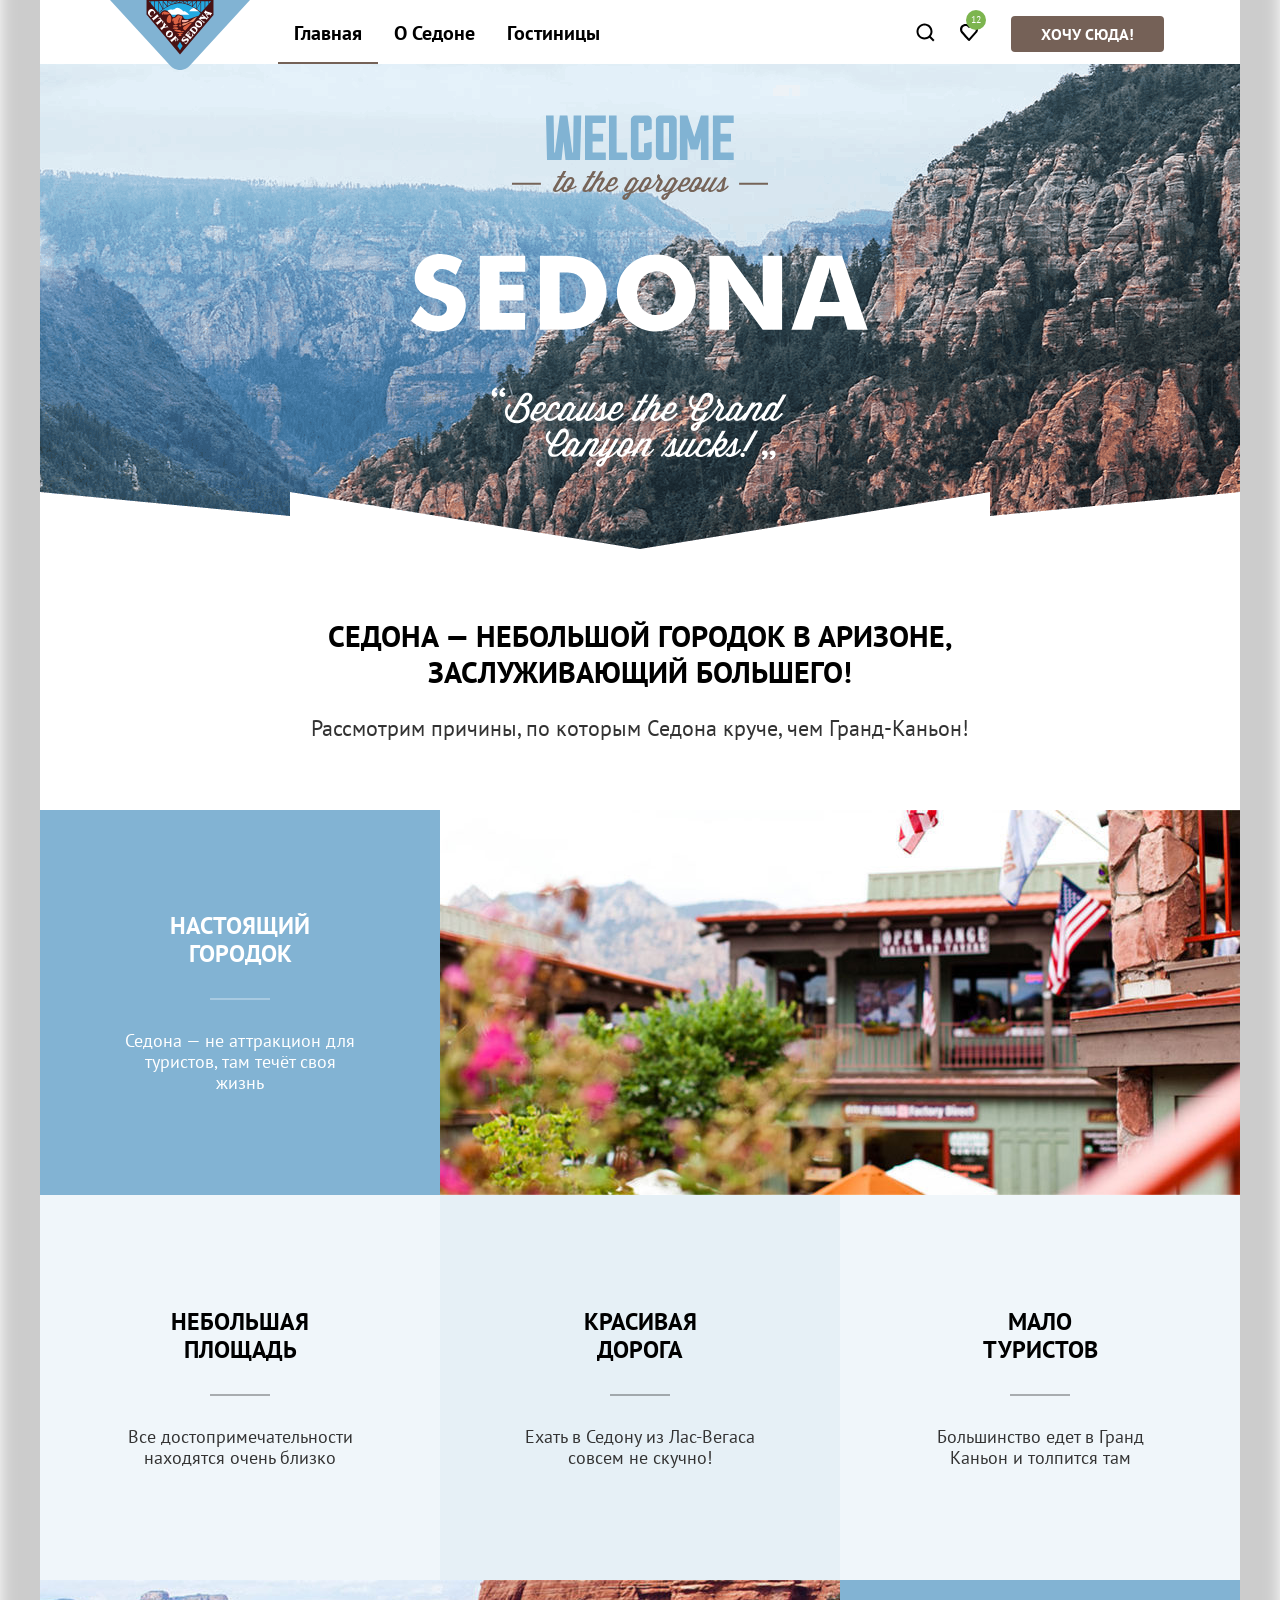
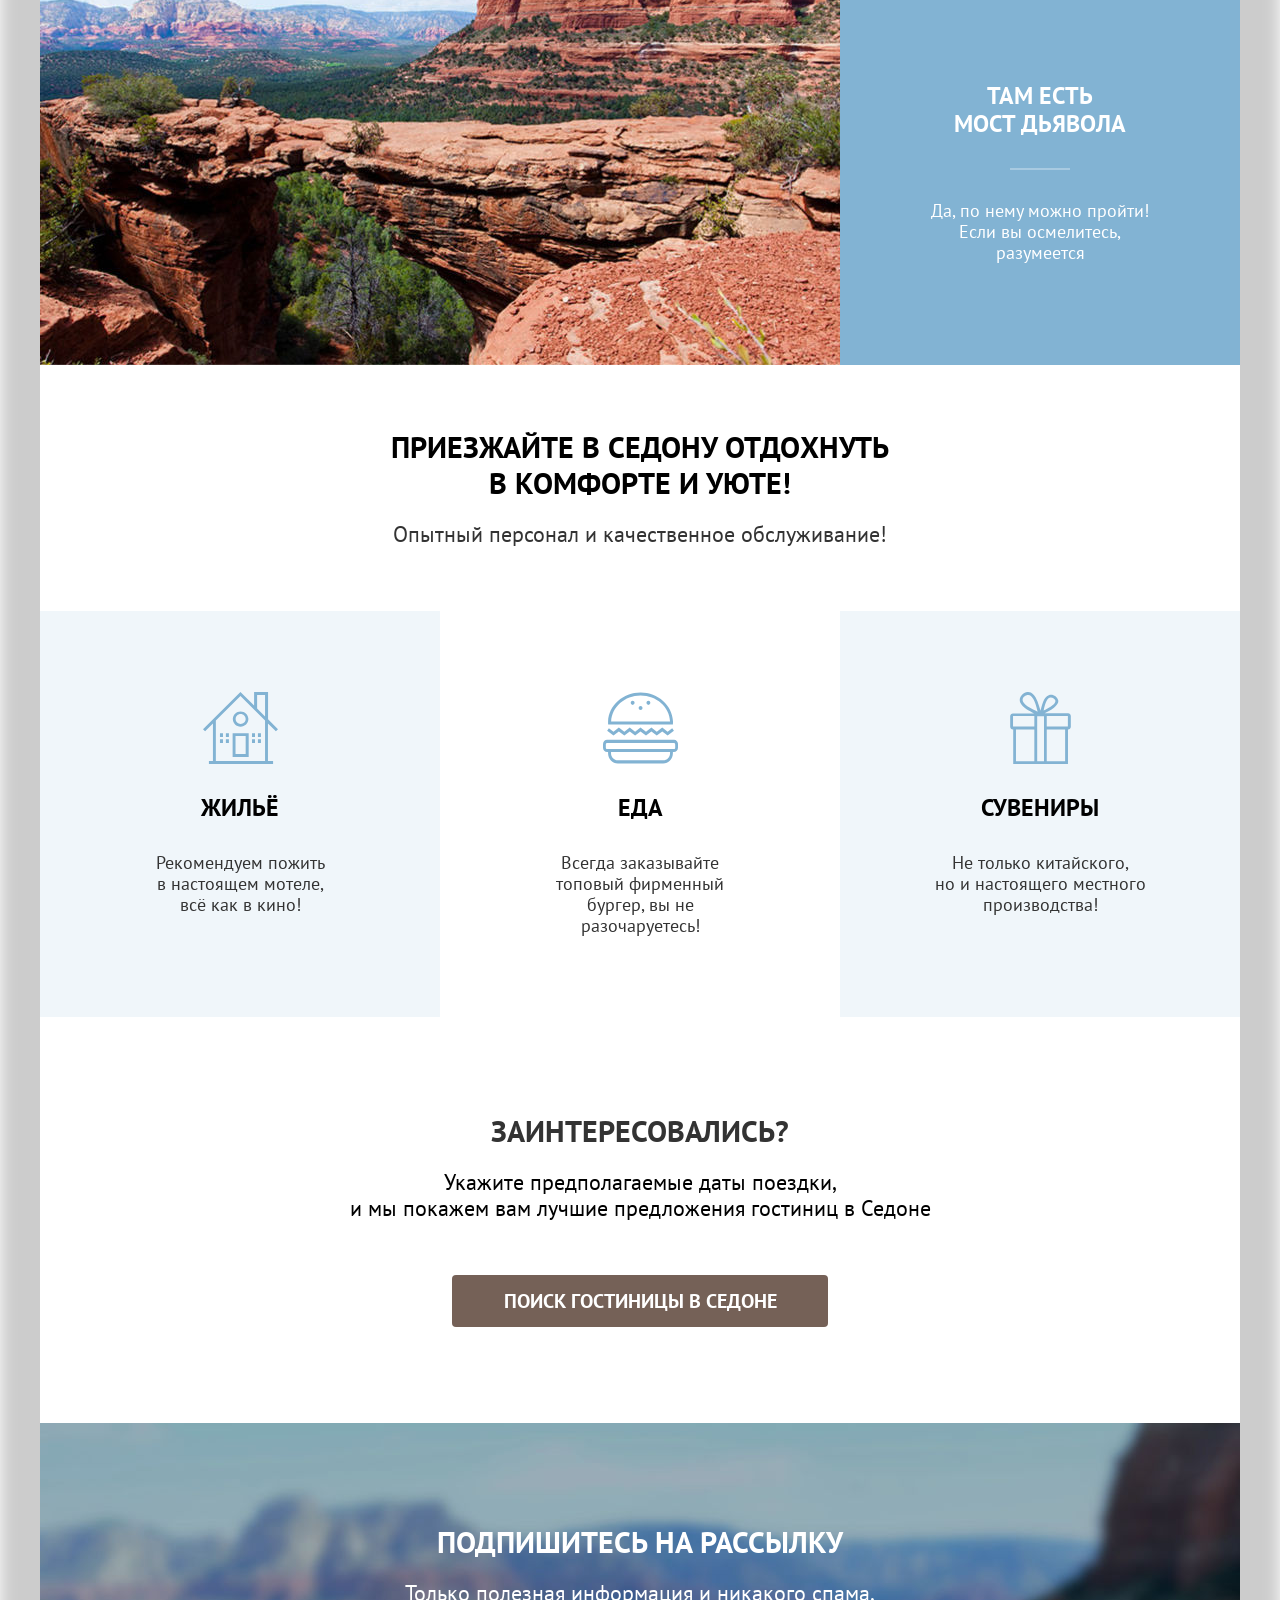
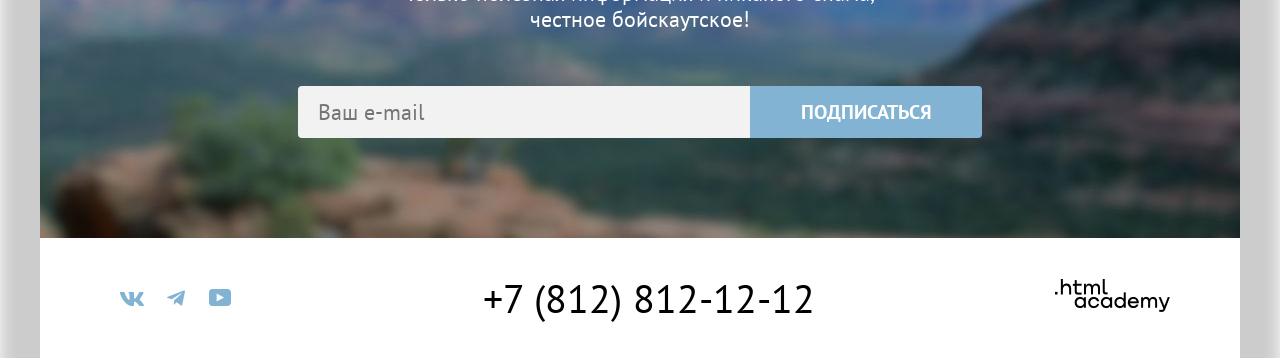
==== commit 72ca4a29: "Add files via upload" ====
--- a/index.html
+++ b/index.html
@@ -139,19 +139,19 @@
       <ul class="footer-social-list">
         <li class="footer-social-item">
           <a class="button-vk" href="https://vk.com/htmlacademy">
-            <img class="social-icon" width="24" height="14" src="images/icon/vector-vk.svg" alt=""/>
+            <img class="social-icon" width="24" height="14" src="images/icon/vector-vk.svg" alt="Вконтакте"/>
           </a>
           <span class="visually-hidden">Вконтакте</span>
         </li>
         <li class="footer-social-item">
           <a class="button" href="https://t.me/htmlacademy">
-            <img class="social-icon" width="18" height="16" src="images/icon/vector-tg.svg" alt=""/>
+            <img class="social-icon" width="18" height="16" src="images/icon/vector-tg.svg" alt="Телеграм"/>
           </a>
           <span class="visually-hidden">Телеграм</span>
         </li>
         <li class="footer-social-item">
           <a class="button" href="https://www.youtube.com/user/htmlacademyru">
-            <img class="social-icon" width="22" height="17" src="images/icon/vector-yt.svg" alt=""/>
+            <img class="social-icon" width="22" height="17" src="images/icon/vector-yt.svg" alt="Ютуб"/>
           </a>
           <span class="visually-hidden">Youtube</span>
         </li>
@@ -223,12 +223,5 @@
         </form>
       </div>
     </div>
-
-    <p>
-      Репозиторий создан для обучения на профессиональном онлайн‑курсе «<a
-        href="https://htmlacademy.ru/intensive/htmlcss"
-        >HTML и CSS. Профессиональная вёрстка сайтов</a
-      >».
-    </p>
   </body>
 </html>
--- a/styles/styles.css
+++ b/styles/styles.css
@@ -31,7 +31,7 @@
   text-align: center;
   width: 1200px;
   margin: 0 auto;
-  box-shadow: 0 0 5px 40px #f2f2f2;
+  box-shadow: 0 0 15px 40px rgba(0, 0, 0, 0.2);
 }
 
 .visually-hidden {
@@ -290,6 +290,10 @@
   background-color: #756157;
 }
 
+.hotel-card-button, .button-favorites, .button-favorites-green {
+  margin-bottom: 16px;
+}
+
 .button-want-here:hover,
 .button-search:hover,
 .hotel-card-button:hover {
@@ -390,11 +394,7 @@
   flex-direction: row;
   justify-content: flex-start;
   align-items: center;
-  margin-left: 170px;
-}
-
-.navigation-item:not(:last-child) {
-  margin-right: 8px;
+  margin-left: 168px;
 }
 
 .navigation-link {
@@ -403,7 +403,7 @@
 
 .navigation-user {
   width: 290px;
-  margin-left: auto;
+  margin-left: 140px;
 }
 
 .navigation-item-user:last-child {
@@ -1009,7 +1009,7 @@
 .hotel-buttons {
   display: flex;
   justify-content: space-between;
-  margin-bottom: 16px;
+  flex-wrap: wrap;
 }
 
 .div-rating {
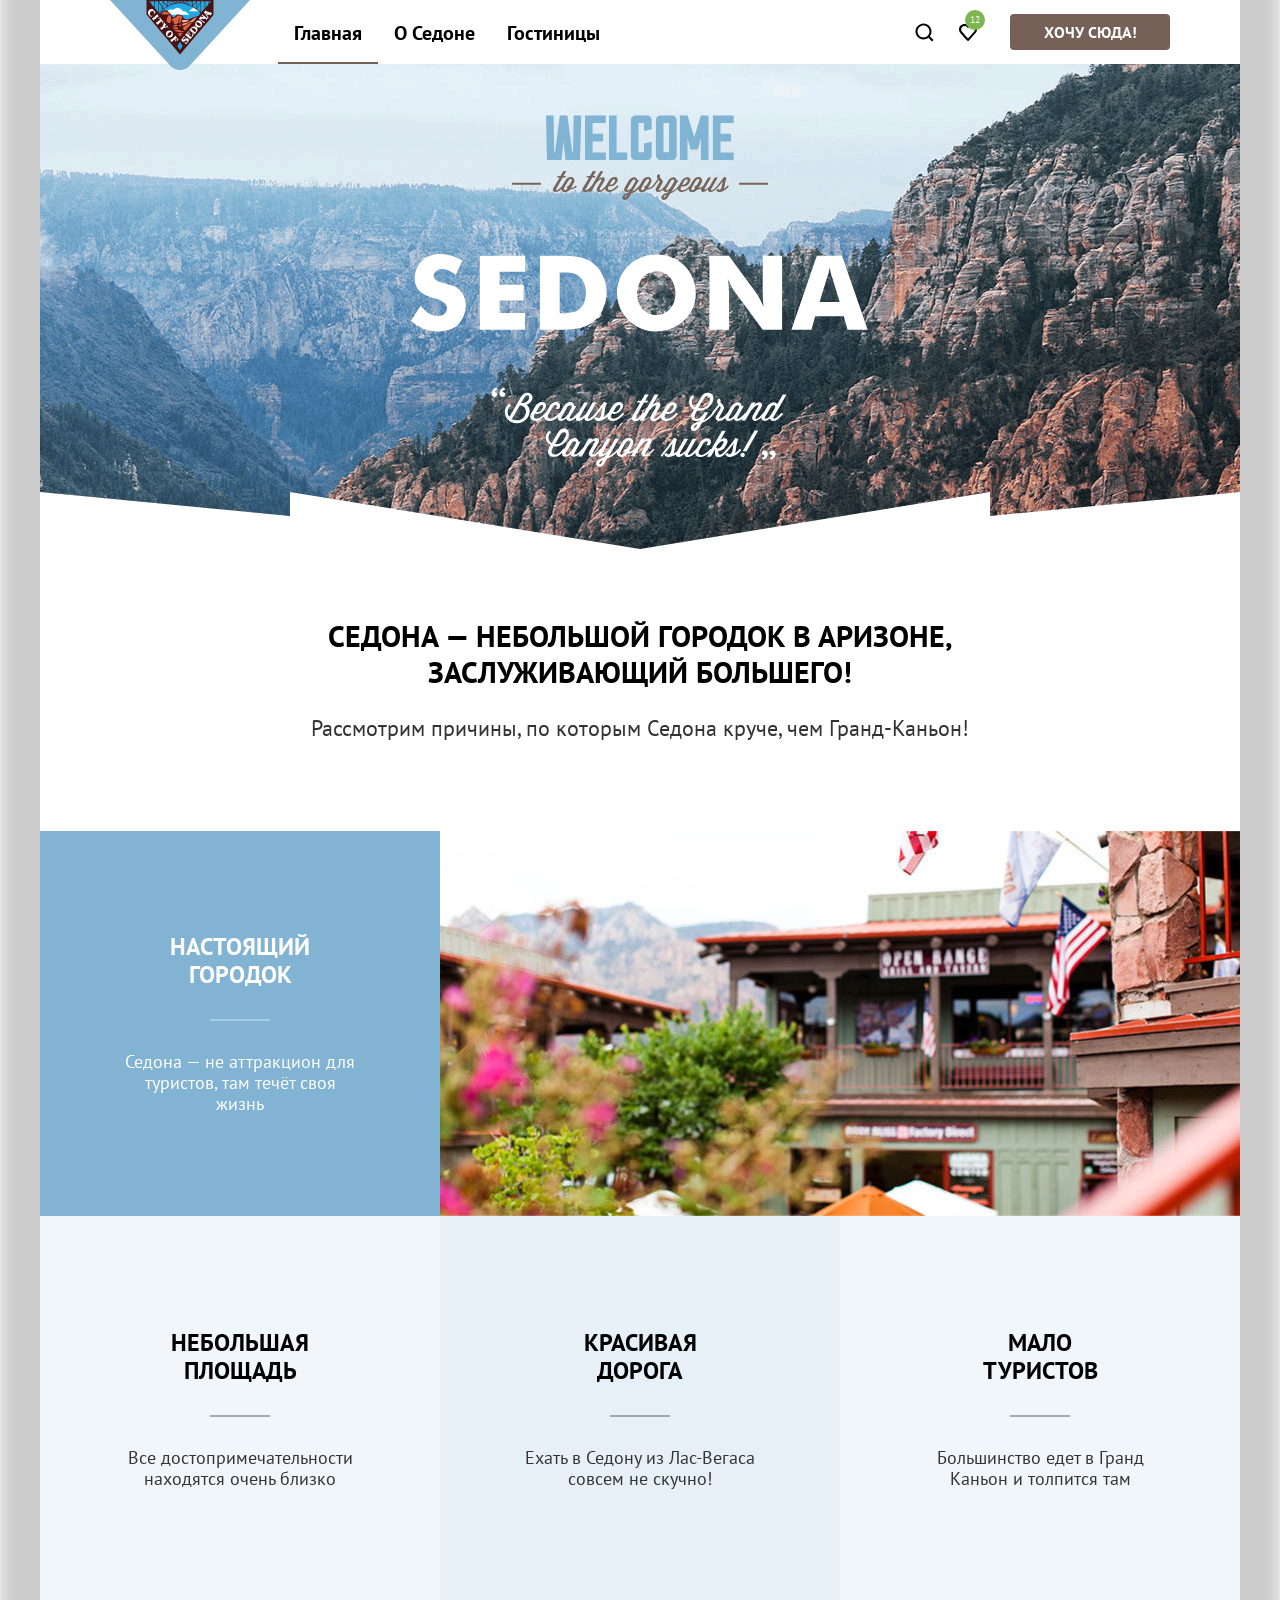
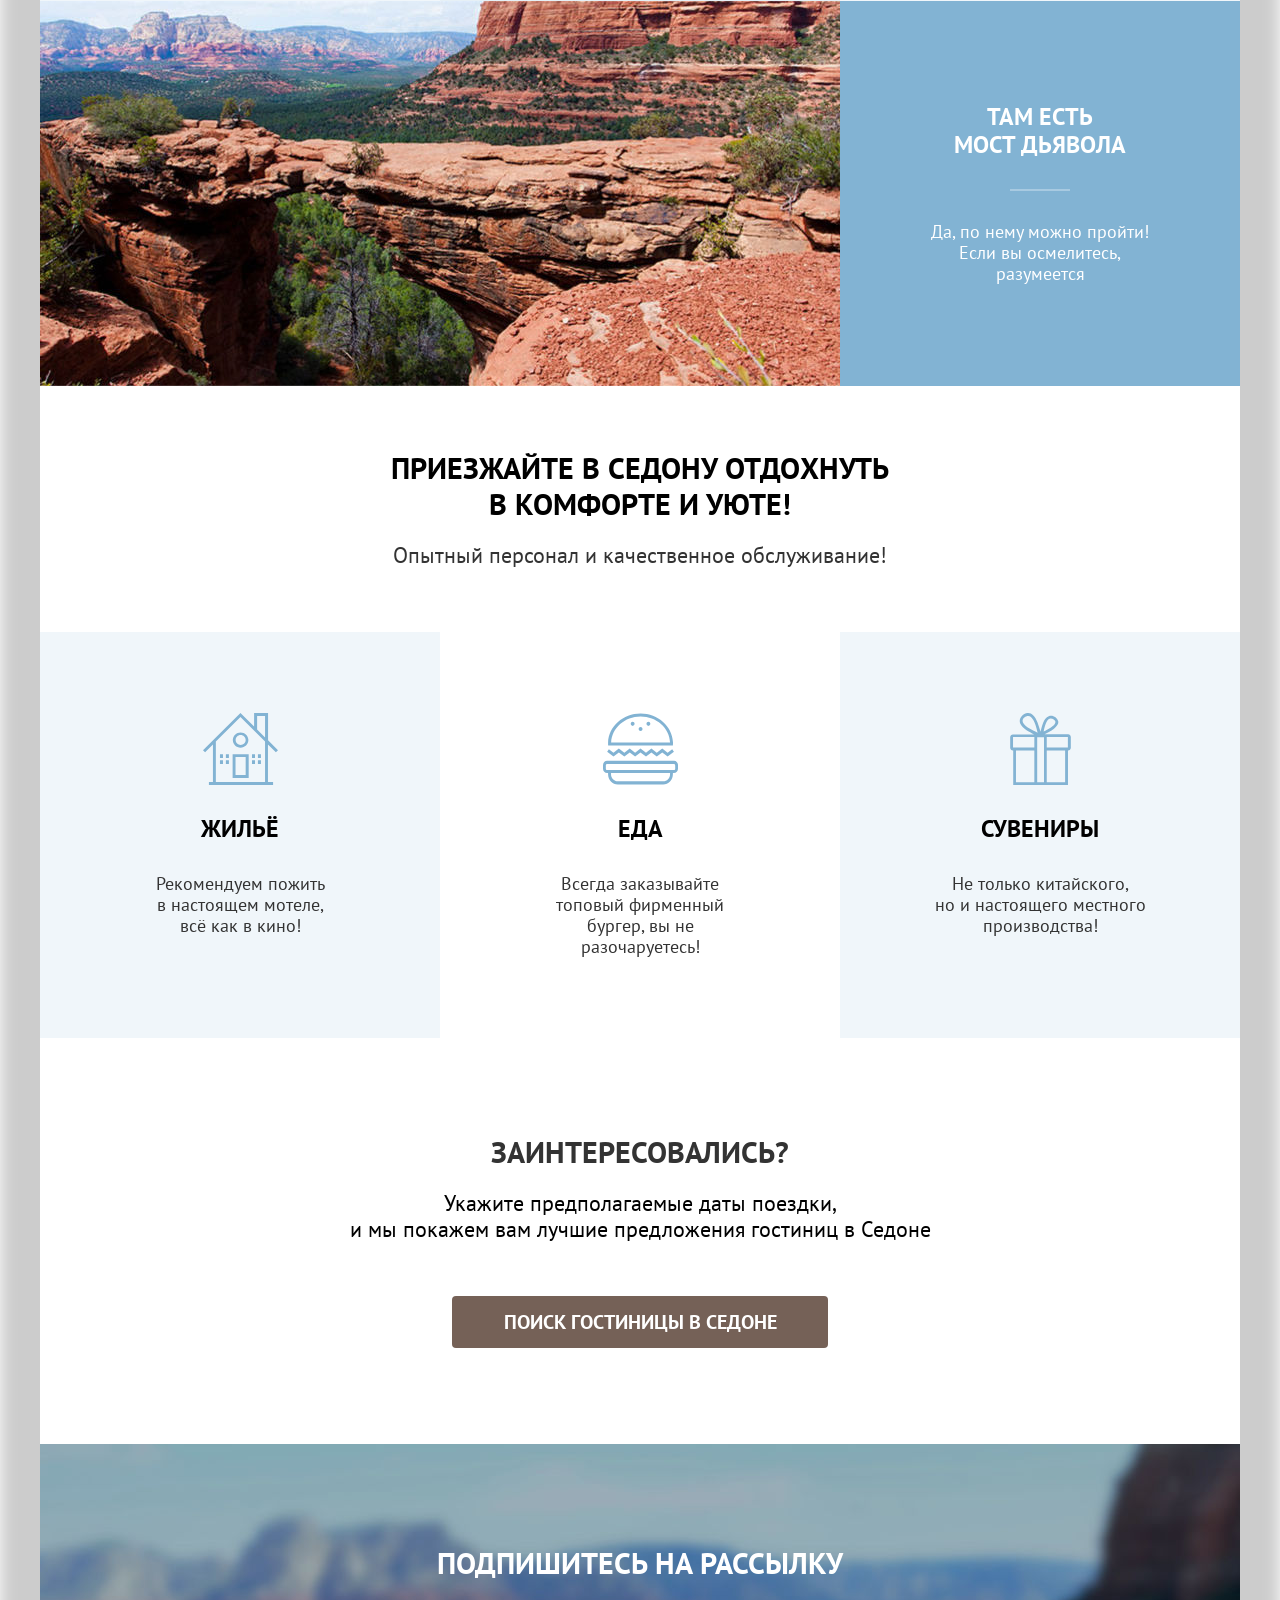
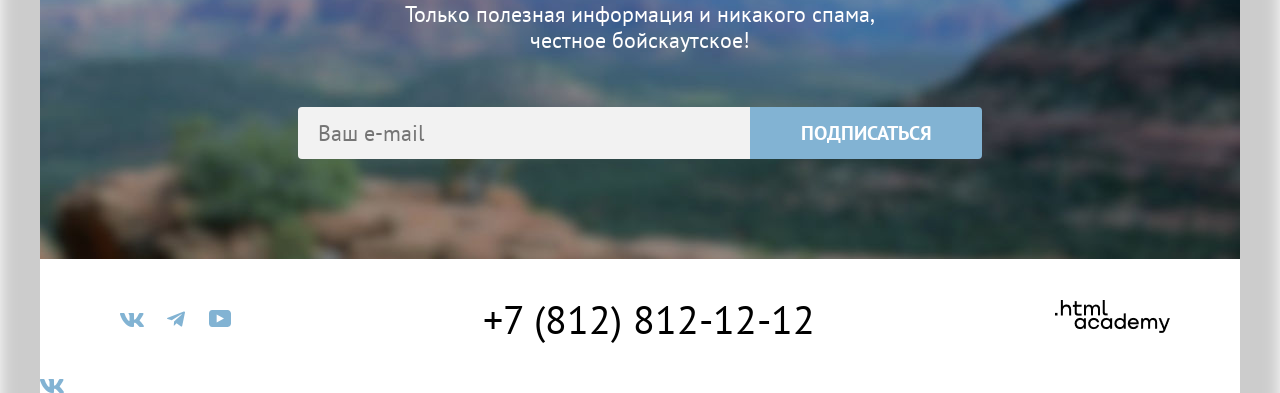
==== commit 68d3b954: "модальное окно" ====
--- a/index.html
+++ b/index.html
@@ -1,5 +1,6 @@
 <!doctype html>
 <html lang="ru">
+
   <head>
     <meta charset="utf-8" />
     <title>Sedona</title>
@@ -9,9 +10,10 @@
 
   <body>
     <header class="page-header" data-test="header">
-      <nav class="navigation">
+      <nav class="navigation"> <!--class="nav"-->
         <a class="navigation-logo" href="index.html">
-          <img class="page-header-logo" width="140" height="70" src="images/logo/logo-sedona.svg" alt="Логотип Города Седоны"/>
+          <img class="page-header-logo" width="140" height="70" src="images/logo/logo-sedona.svg"
+            alt="Логотип Города Седоны" />
         </a>
         <ul class="navigation-list">
           <li class="navigation-item navigation-current">
@@ -24,7 +26,7 @@
             <a class="navigation-link" href="hotels.html">Гостиницы</a>
           </li>
         </ul>
-        <ul class="navigation-list navigation-user">
+        <ul class="navigation-user">
           <li class="navigation-item-user">
             <a class="navigation-link-user" href="#">
               <span class="icon icon-search"></span>
@@ -49,7 +51,8 @@
         <section class="hero" data-test="hero">
           <!--Секция с векторным текстом-->
           <h1 class="visually-hidden">Седона — городок в Аризоне</h1>
-          <img class="hero-img" src="images/welcome.svg" width="458" height="352" alt="Добро пожаловать в великолепную Седону, потому что Гранд-Каньон - это отстой!"/>
+          <img class="hero-img" src="images/welcome.svg" width="458" height="352"
+            alt="Добро пожаловать в великолепную Седону, потому что Гранд-Каньон - это отстой!" />
         </section>
 
         <section class="intro">
@@ -67,7 +70,8 @@
               <p class="sedona-text">Седона — не аттракцион для туристов, там течёт своя жизнь</p>
             </li>
             <li class="sedona-photo">
-              <img class="photo-1" width="800" height="385" src="images/photo-1.jpg" alt="Уютные улочки и дома в центре города Седона, Аризона"/>
+              <img class="photo-1" width="800" height="385" src="images/photo-1.jpg"
+                alt="Уютные улочки и дома в центре города Седона, Аризона" />
             </li>
             <li class="sedona-item bg-12">
               <h3 class="sedona-title">Небольшая площадь</h3>
@@ -82,7 +86,8 @@
               <p class="sedona-text">Большинство едет в Гранд Каньон и толпится там</p>
             </li>
             <li class="sedona-photo">
-              <img class="photo-1" width="800" height="385" src="images/photo-2.jpg" alt="Панорамный вид на горный ландшафт Седоны с красными скалами и соснами"/>
+              <img class="photo-1" width="800" height="385" src="images/photo-2.jpg"
+                alt="Панорамный вид на горный ландшафт Седоны с красными скалами и соснами" />
             </li>
             <li class="sedona-item bg-100 white">
               <h3 class="sedona-title">Там есть<br> мост дьявола</h3>
@@ -100,17 +105,20 @@
           <h2 class="visually-hidden">Комфорт</h2>
           <ul class="comfort-list">
             <li class="comfort-item bg-12">
-              <img class="comfort-icon" width="75" height="72" src="images/icon/vector-house.svg" alt="" aria-hidden="true"/>
+              <img class="comfort-icon" width="75" height="72" src="images/icon/vector-house.svg" alt=""
+                aria-hidden="true" />
               <h3 class="comfort-title">Жильё</h3>
               <p class="comfort-text">Рекомендуем пожить <br />в настоящем мотеле,<br />всё как в кино!</p>
             </li>
             <li class="comfort-item">
-              <img class="comfort-icon" width="75" height="72" src="images/icon/advantage-icon-food.svg" alt="" aria-hidden="true"/>
+              <img class="comfort-icon" width="75" height="72" src="images/icon/advantage-icon-food.svg" alt=""
+                aria-hidden="true" />
               <h3 class="comfort-title">Еда</h3>
               <p class="comfort-text"> Всегда заказывайте<br>топовый фирменный бургер, вы не разочаруетесь!</p>
             </li>
             <li class="comfort-item bg-12">
-              <img class="comfort-icon" width="75" height="72" src="images/icon/vector-souvenirs.svg" alt="" aria-hidden="true"/>
+              <img class="comfort-icon" width="75" height="72" src="images/icon/vector-souvenirs.svg" alt=""
+                aria-hidden="true" />
               <h3 class="comfort-title">Сувениры</h3>
               <p class="comfort-text"> Не только китайского, <br />но и настоящего местного производства!</p>
             </li>
@@ -119,7 +127,8 @@
 
         <section class="interested" data-test="search">
           <h2 class="interested-title">Заинтересовались?</h2>
-          <p class="interested-text">Укажите предполагаемые даты поездки, <br /> и мы покажем вам лучшие предложения гостиниц в Седоне</p>
+          <p class="interested-text">Укажите предполагаемые даты поездки, <br /> и мы покажем вам лучшие предложения
+            гостиниц в Седоне</p>
           <label for="modal-toggle" class="button-search" href="#">Поиск гостиницы в Седоне</label>
         </section>
 
@@ -127,7 +136,7 @@
           <h2 class="subscribe">Подпишитесь на рассылку</h2>
           <p class="subscribe-text">Только полезная информация и никакого спама, честное бойскаутское!</p>
           <form class="email-subscribe" action="https://echo.htmlacademy.ru/" method="post">
-            <input class="email-input" type="email" name="email" placeholder="Ваш e-mail" required/>
+            <input class="email-input" type="email" name="email" placeholder="Ваш e-mail" required />
             <button class="subscribe-btn" type="submit">Подписаться</button>
           </form>
         </section>
@@ -139,19 +148,19 @@
       <ul class="footer-social-list">
         <li class="footer-social-item">
           <a class="button-vk" href="https://vk.com/htmlacademy">
-            <img class="social-icon" width="24" height="14" src="images/icon/vector-vk.svg" alt="Вконтакте"/>
+            <img class="social-icon" width="24" height="14" src="images/icon/vector-vk.svg" alt="Вконтакте" />
           </a>
           <span class="visually-hidden">Вконтакте</span>
         </li>
         <li class="footer-social-item">
           <a class="button" href="https://t.me/htmlacademy">
-            <img class="social-icon" width="18" height="16" src="images/icon/vector-tg.svg" alt="Телеграм"/>
+            <img class="social-icon" width="18" height="16" src="images/icon/vector-tg.svg" alt="Телеграм" />
           </a>
           <span class="visually-hidden">Телеграм</span>
         </li>
         <li class="footer-social-item">
           <a class="button" href="https://www.youtube.com/user/htmlacademyru">
-            <img class="social-icon" width="22" height="17" src="images/icon/vector-yt.svg" alt="Ютуб"/>
+            <img class="social-icon" width="22" height="17" src="images/icon/vector-yt.svg" alt="Ютуб" />
           </a>
           <span class="visually-hidden">Youtube</span>
         </li>
@@ -162,12 +171,14 @@
       </address>
       <address class="footer-logo">
         <a class="logo-footer" href="https://htmlacademy.ru/intensive/htmlcss">
-          <img class="logo" width="115" height="33" alt="Логотип htmlacademy" src="images/logo/logo-htmlacademy.png"/>
+          <img class="logo" width="115" height="33" alt="Логотип htmlacademy" src="images/logo/logo-htmlacademy.png" />
         </a>
       </address>
     </footer>
-    <input class="modal-toggle" id="modal-toggle" type="checkbox" style="display: none"/>
-
+    <input class="modal-toggle" id="modal-toggle" type="checkbox" style="display: none" />
+
+
+    
     <div class="modal-container modal-container-close">
       <div class="modal modal-auth">
         <label for="modal-toggle" class="modal-close-button">
@@ -181,7 +192,7 @@
           <!-- Дата заезда -->
           <label class="form-label checkin" for="checkin">Дата заезда:</label>
           <div class="input-wrapper input-wrapper-checkin">
-            <input class="form-input checkin-input" id="checkin" type="text" placeholder="27 апреля 2020"/>
+            <input class="form-input checkin-input" id="checkin" type="text" placeholder="27 апреля 2020" />
             <span class="calendar-icon"></span>
           </div>
           <span class="form-error">Мы не можем отправить вас в прошлое.</span>
@@ -189,7 +200,7 @@
           <!-- Дата выезда -->
           <label class="form-label" for="checkout">Дата выезда:</label>
           <div class="input-wrapper input-wrapper-checkout">
-            <input class="form-input checkout-input" id="checkout" type="text" placeholder="1 сентября 2023"/>
+            <input class="form-input checkout-input" id="checkout" type="text" placeholder="1 сентября 2023" />
             <span class="calendar-icon"></span>
           </div>
           <span class="form-success">На эти даты есть свободные номера. Пока есть.</span>
@@ -200,7 +211,7 @@
             <div class="counter-wrapper adults-counter">
               <div class="counter">
                 <button class="counter-btn counter-btn--minus" type="button"></button>
-                <input class="counter-input" id="adults" type="number" value="2" min="0"/>
+                <input class="counter-input" id="adults" type="number" value="2" min="0" />
                 <button class="counter-btn counter-btn--plus" type="button"></button>
               </div>
             </div>
@@ -209,12 +220,13 @@
             <label class="form-label children" for="children">Дети:</label>
             <div class="tooltip">
               <button class="tooltip-btn" type="button">i</button>
-              <span class="tooltip-text">Укажите количество детей,<br />которые будут с вами, возраст<br />которых от 6 до 18 лет. Дети<br />до 6 лет размещаются<br />бесплатно.</span>
+              <span class="tooltip-text">Укажите количество детей,<br />которые будут с вами, возраст<br />которых от 6
+                до 18 лет. Дети<br />до 6 лет размещаются<br />бесплатно.</span>
             </div>
             <div class="counter-wrapper">
               <div class="counter">
                 <button class="counter-btn counter-btn--minus" type="button"></button>
-                <input class="counter-input" id="children" type="number" value="1" min="0"/>
+                <input class="counter-input" id="children" type="number" value="1" min="0" />
                 <button class="counter-btn counter-btn--plus" type="button"></button>
               </div>
             </div>
@@ -224,4 +236,10 @@
       </div>
     </div>
   </body>
+
 </html>
+
+<svg width="24" height="14" viewBox="0 0 24 14" fill="none" xmlns="http://www.w3.org/2000/svg" xmlns:xlink="http://www.w3.org/1999/xlink" customFrame="#000000">
+	<rect id="Social"   x="0.000000" y="0.000000" />
+	<path id="Vector" d="M23.45 0.948C23.616 0.402 23.45 0 22.655 0L20.03 0C19.362 0 19.054 0.347 18.887 0.73C18.887 0.73 17.552 3.926 15.661 6.002C15.049 6.604 14.771 6.795 14.437 6.795C14.27 6.795 14.019 6.604 14.019 6.057L14.019 0.948C14.019 0.292 13.835 0 13.279 0L9.151 0C8.734 0 8.483 0.304 8.483 0.593C8.483 1.214 9.429 1.358 9.526 3.106L9.526 6.904C9.526 7.737 9.373 7.888 9.039 7.888C8.149 7.888 5.984 4.677 4.699 1.003C4.45 0.288 4.198 0 3.527 0L0.9 0C0.15 0 0 0.347 0 0.73C0 1.412 0.89 4.8 4.145 9.281C6.315 12.341 9.37 14 12.153 14C13.822 14 14.028 13.632 14.028 12.997L14.028 10.684C14.028 9.947 14.186 9.8 14.715 9.8C15.105 9.8 15.772 9.992 17.33 11.467C19.11 13.216 19.403 14 20.405 14L23.03 14C23.78 14 24.156 13.632 23.94 12.904C23.702 12.18 22.852 11.129 21.725 9.882C21.113 9.172 20.195 8.407 19.916 8.024C19.527 7.533 19.638 7.314 19.916 6.877C19.916 6.877 23.116 2.451 23.449 0.948L23.45 0.948Z" fill="rgb(130.518,179.315,211.182)" fill-rule="evenodd" />
+</svg>
--- a/styles/styles.css
+++ b/styles/styles.css
@@ -53,7 +53,7 @@
 .breadcrumbs,
 .hotel-card-list,
 .catalog-filter-group,
-.view-switch {
+.view-switch, .navigation-user {
   margin: 0;
   padding: 0;
 }
@@ -121,7 +121,7 @@
 .hotel-card-list,
 .pagination,
 .footer-social-list,
-.view-switch {
+.view-switch, .navigation-user {
   list-style-type: none;
 } /*Убирает маркер*/
 
@@ -256,38 +256,36 @@
   font-weight: 700;
 }
 
-/*Кнопки*/
+/*Кнопки*/ /* Коричневые */
+.button-want-here, .button-search, .hotel-card-button {
+  background-color: #756157;
+  border-radius: 4px;
+  box-sizing: border-box;
+  color: #ffffff;
+}
 
 .button-want-here {
   width: 92px;
-  background-color: #756157;
-  color: white;
   padding: 8px 30px;
-  box-sizing: border-box;
-  border-radius: 4px;
+  min-width: 160px;
+  max-width: 300px;
   font-size: 16px;
   font-weight: 700;
-  line-height: 20px;;
+  line-height: 20px;
+  display: block;
 }
 
 .button-search {
   width: 376px;
-  border-radius: 4px;
-  background-color: #756157;
   margin-top: 54px;
-  box-sizing: border-box;
 }
 
 .hotel-card-button {
   font-size: 16px;
   line-height: 20px;
   font-weight: 700;
-  color: #ffffff;
   padding: 8px 26px;
-  width: 88px;
   min-height: 20px;
-  border-radius: 4px;
-  background-color: #756157;
 }
 
 .hotel-card-button, .button-favorites, .button-favorites-green {
@@ -296,44 +294,50 @@
 
 .button-want-here:hover,
 .button-search:hover,
-.hotel-card-button:hover {
-  background-color: #5e4b44;
+.hotel-card-button:hover,
+.button-want-here:focus,
+.button-search:focus,
+.hotel-card-button:focus {
+  background-color: #615048;
 }
 
 .button-want-here:active,
 .button-search:active,
 .hotel-card-button:active {
-  background-color: #4a3a34;
-}
-
+  background-color: #756157;
+  color: rgba(255, 255, 255, 0.3);
+}
+
+/* Коричневая и голубая */
 .button-search,
 .subscribe-btn {
   font-size: 20px;
   line-height: 36px;
   font-weight: 700;
   padding: 8px 50px 8px 50px;
+}
+
+/* Голубые */
+.subscribe-btn, .button-favorites {
+  background-color: #82b3d3;
   color: #ffffff;
+  border: none;
 }
 
 .subscribe-btn {
   width: 232px;
   min-height: 52px;
-  border: none;
   border-radius: 0 4px 4px 0;
-  background-color: #82b3d3;
 }
 
 .button-favorites {
   font-size: 16px;
   line-height: 20px;
   font-weight: 700;
-  color: #ffffff;
   padding: 8px;
   width: 143px;
   min-height: 20px;
   border-radius: 4px;
-  border: none;
-  background-color: #82b3d3;
 }
 
 .search-btn:hover,
@@ -376,6 +380,7 @@
 /*Шапка - header*/
 .navigation {
   display: flex;
+  justify-content: space-between;
   width: 1200px;
   margin: 0 auto;
   padding: 0 70px;
@@ -389,7 +394,7 @@
 }
 
 .navigation-list {
-  width: 527px;
+  width: 465px;
   display: flex;
   flex-direction: row;
   justify-content: flex-start;
@@ -402,8 +407,11 @@
 }
 
 .navigation-user {
-  width: 290px;
-  margin-left: 140px;
+  display: flex;
+  justify-content: flex-end;
+  align-items: center;
+  flex-wrap: wrap;
+  width: 345px;
 }
 
 .navigation-item-user:last-child {
@@ -458,6 +466,7 @@
   justify-content: center;
   align-items: center;
   padding: 69px 0;
+  margin-bottom: 21px;
 }
 
 .intro-title {
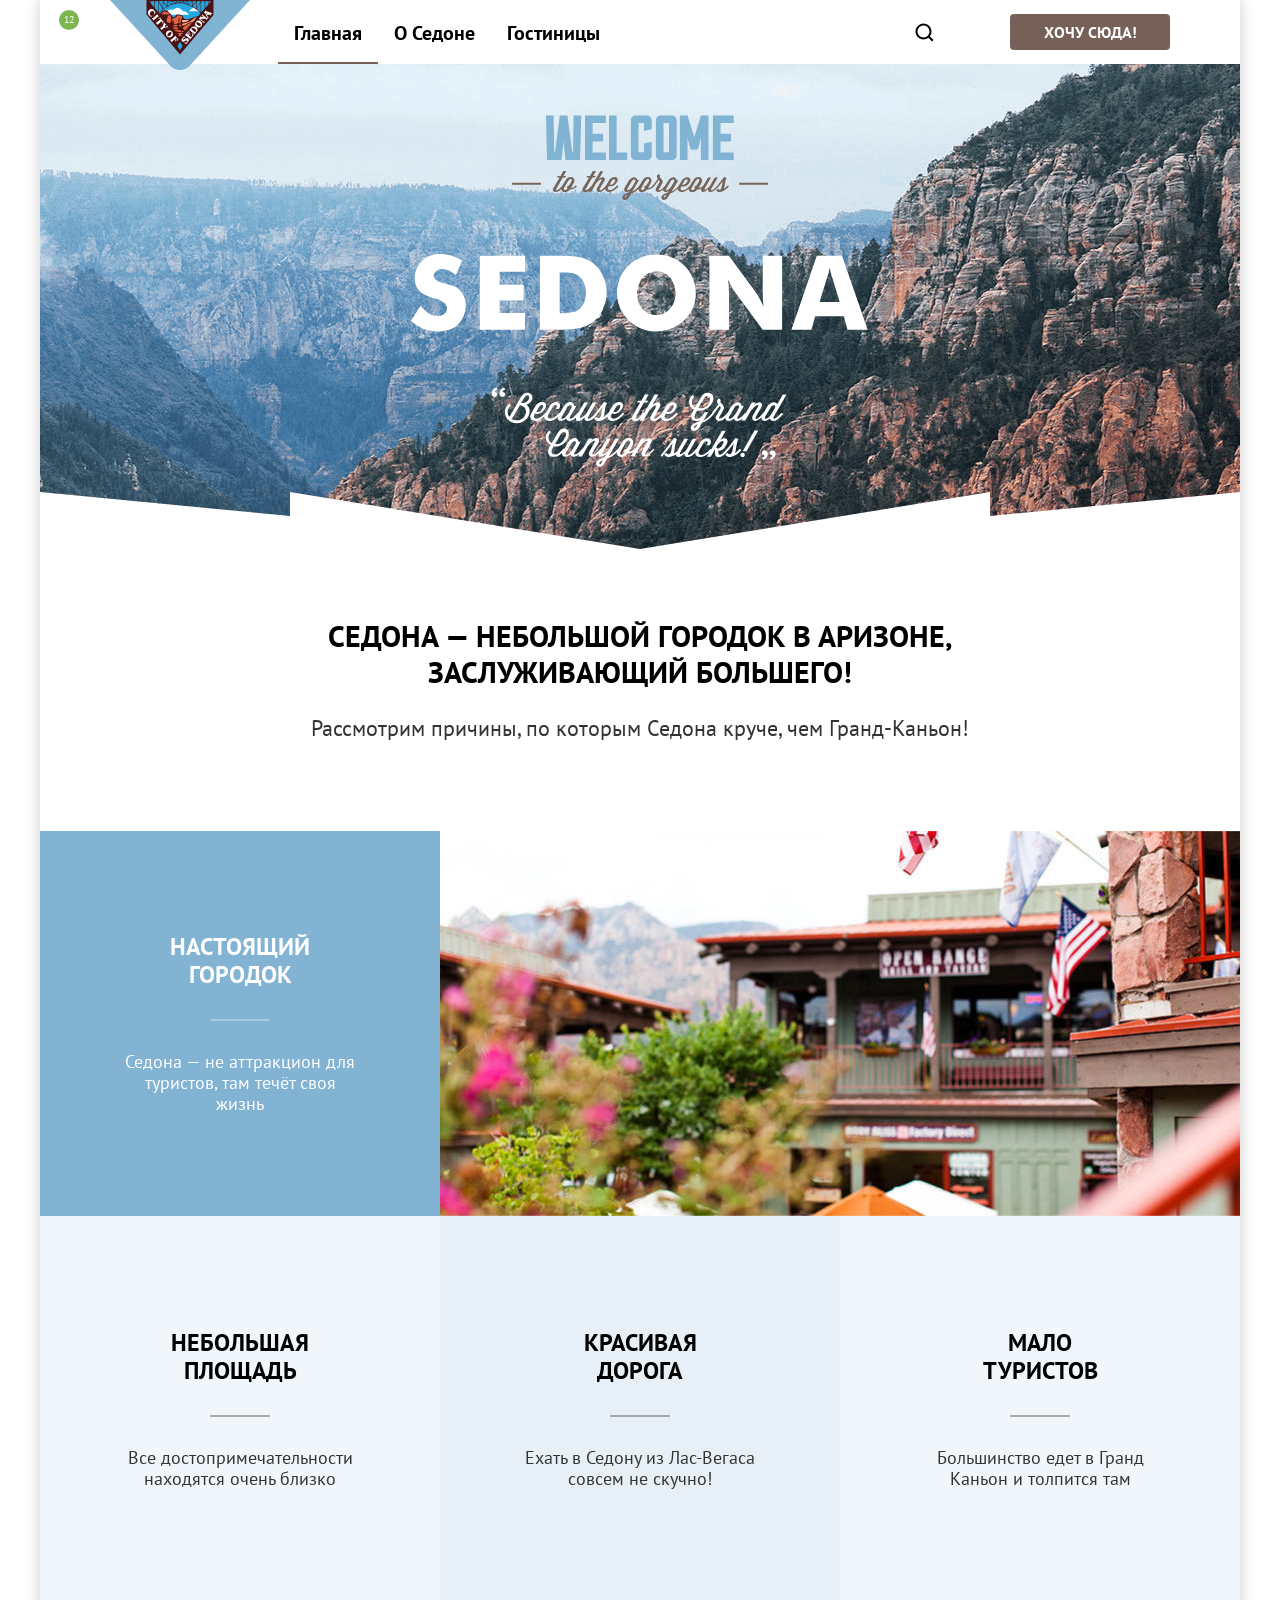
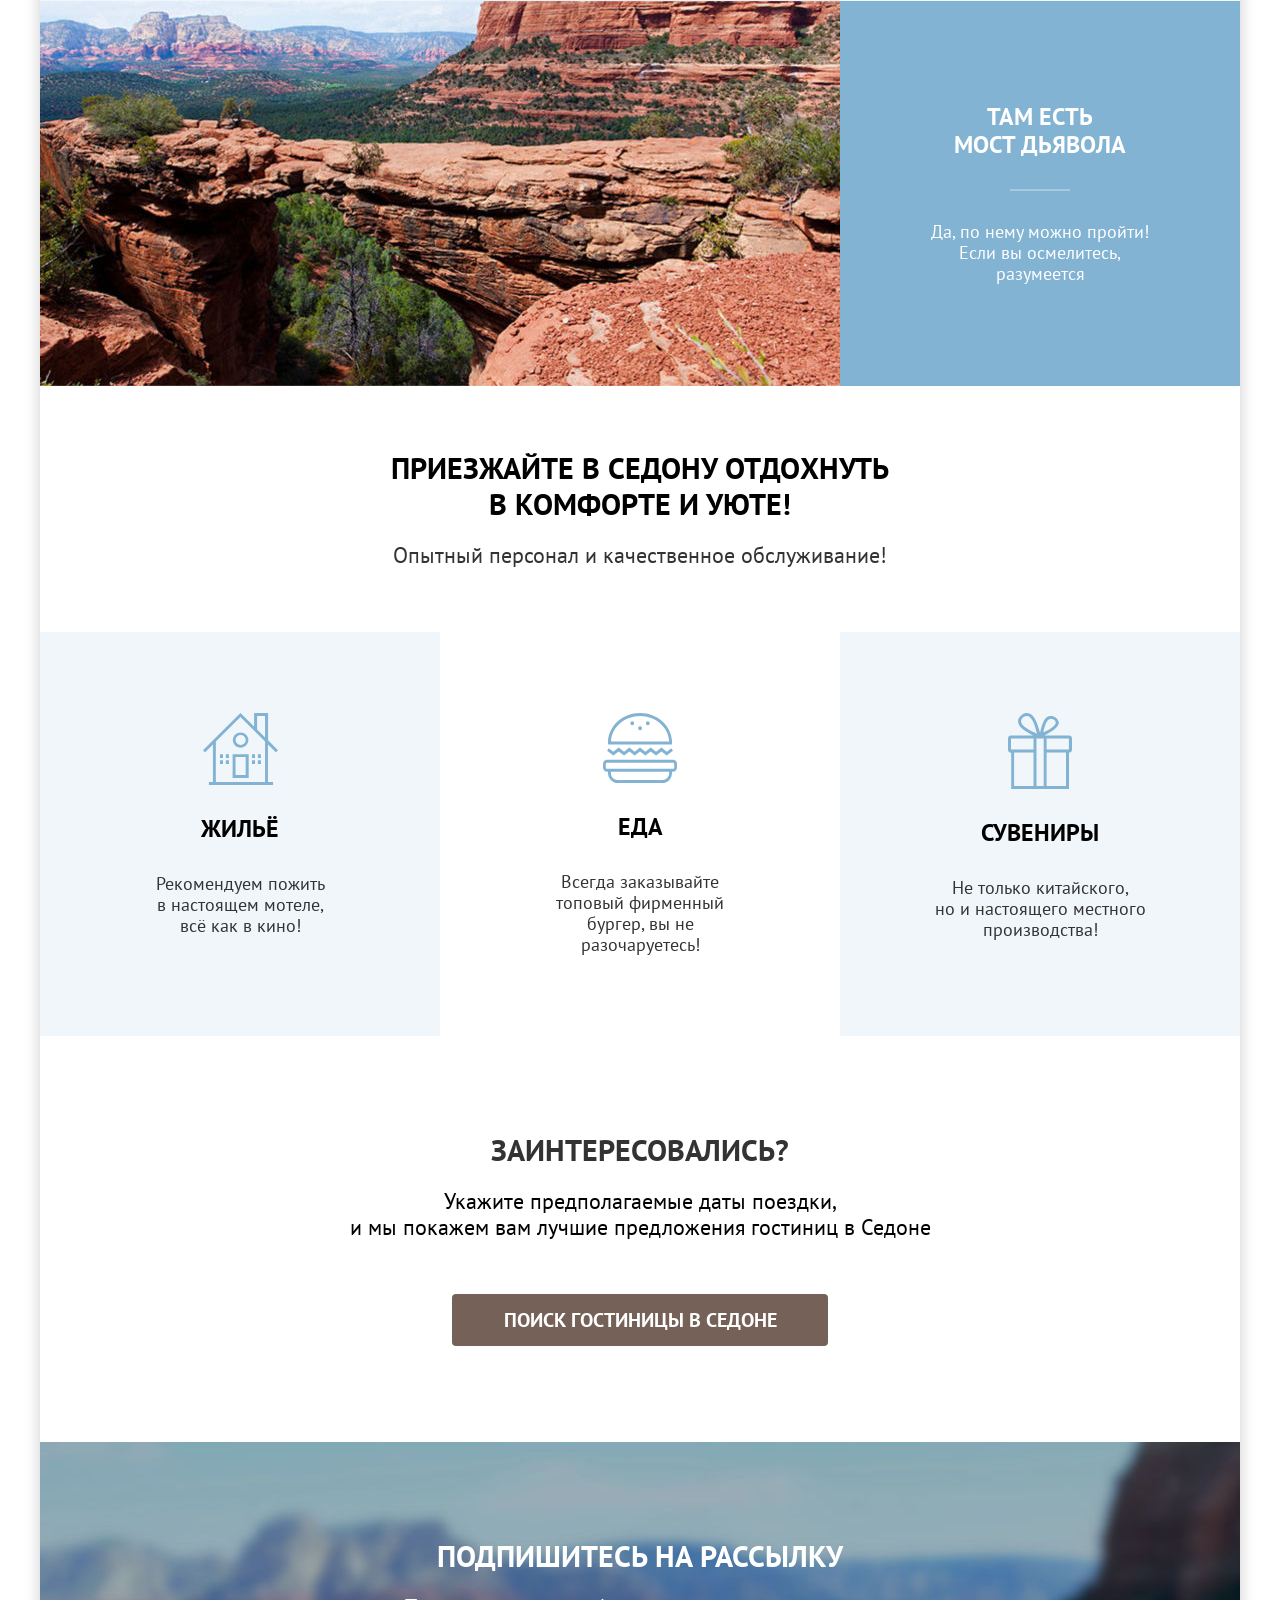
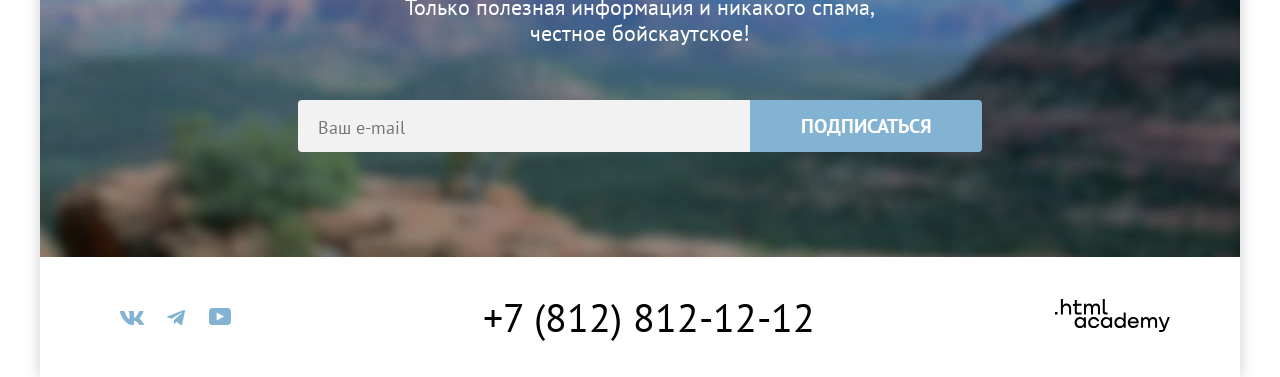
==== commit c036ec87: "Add files via upload" ====
--- a/index.html
+++ b/index.html
@@ -2,57 +2,65 @@
 <html lang="ru">
 
   <head>
-    <meta charset="utf-8" />
+    <meta charset="utf-8">
     <title>Sedona</title>
-    <link rel="stylesheet" href="styles/styles.css" />
-    <link rel="icon" href="images/logo/logo-sedona.svg" type="image/png" />
+    <link rel="stylesheet" href="styles/styles.css">
+    <link rel="icon" href="images/logo/logo-sedona.svg" type="image/png">
   </head>
 
   <body>
-    <header class="page-header" data-test="header">
-      <nav class="navigation"> <!--class="nav"-->
-        <a class="navigation-logo" href="index.html">
+    <header class="page-header">
+      <nav class="nav">
+        <a class="nav-logo" href="index.html">
           <img class="page-header-logo" width="140" height="70" src="images/logo/logo-sedona.svg"
-            alt="Логотип Города Седоны" />
+            alt="Логотип Города Седоны">
         </a>
-        <ul class="navigation-list">
-          <li class="navigation-item navigation-current">
-            <a class="navigation-link" href="index.html">Главная</a>
-          </li>
-          <li class="navigation-item">
-            <a class="navigation-link" href="about-sedona.html">О Седоне</a>
-          </li>
-          <li class="navigation-item">
-            <a class="navigation-link" href="hotels.html">Гостиницы</a>
+        <ul class="nav-list">
+          <li class="nav-item nav-current">
+            <a class="nav-link" href="index.html">Главная</a>
+          </li>
+          <li class="nav-item">
+            <a class="nav-link" href="about-sedona.html">О Седоне</a>
+          </li>
+          <li class="nav-item">
+            <a class="nav-link" href="hotels.html">Гостиницы</a>
           </li>
         </ul>
-        <ul class="navigation-user">
-          <li class="navigation-item-user">
-            <a class="navigation-link-user" href="#">
-              <span class="icon icon-search"></span>
+        <ul class="nav-user">
+          <li class="nav-item-user">
+            <a class="nav-link-user" href="#">
+              <span class="icon icon-search">
+                <svg viewBox="0 0 20 20" xmlns="http://www.w3.org/2000/svg" xmlns:xlink="http://www.w3.org/1999/xlink"
+                  width="20.000000" height="20.000000" fill="none">
+                  <rect id="icons/search" width="20.000000" height="20.000000" x="0.000000" y="0.000000" />
+                  <path id="Vector"
+                    d="M19.5 18.0083L15.8 14.3287C16.8 13.0359 17.5 11.3453 17.5 9.4558C17.5 5.08011 13.9 1.5 9.5 1.5C5.1 1.5 1.5 5.17956 1.5 9.55525C1.5 13.9309 5.1 17.511 9.5 17.511C11.3 17.511 13 16.9144 14.4 15.8204L18.1 19.5L19.5 18.0083ZM9.5 15.5221C6.2 15.5221 3.5 12.837 3.5 9.55525C3.5 6.27348 6.2 3.5884 9.5 3.5884C12.8 3.5884 15.5 6.27348 15.5 9.55525C15.5 12.837 12.8 15.5221 9.5 15.5221Z"
+                    fill="rgb(0,0,0)" fill-rule="nonzero" />
+                </svg>
+              </span>
               <span class="visually-hidden">Поиск</span>
             </a>
           </li>
-          <li class="navigation-item-user">
-            <a class="navigation-link-user" href="#">
+          <li class="nav-item-user">
+            <a class="nav-link-user" href="#">
               <span class="icon icons-heart"></span>
-              <span class="visually-hidden">Избранное 12</span>
+              <span class="visually-hidden">Избранное</span>
             </a>
           </li>
-          <li class="navigation-item-user">
-            <a class="button-want-here white" href="#">Хочу сюда!</a>
+          <li class="nav-item-user">
+            <a class="btn-want-here white" href="#">Хочу сюда!</a>
           </li>
         </ul>
       </nav>
     </header>
 
-    <main class="page-main main-container" data-test="main">
+    <main class="page-main main-container">
       <div class="page-container">
-        <section class="hero" data-test="hero">
+        <section class="hero">
           <!--Секция с векторным текстом-->
           <h1 class="visually-hidden">Седона — городок в Аризоне</h1>
           <img class="hero-img" src="images/welcome.svg" width="458" height="352"
-            alt="Добро пожаловать в великолепную Седону, потому что Гранд-Каньон - это отстой!" />
+            alt="Добро пожаловать в великолепную Седону, потому что Гранд-Каньон - это отстой!">
         </section>
 
         <section class="intro">
@@ -61,7 +69,7 @@
           <p class="intro-description">Рассмотрим причины, по которым Седона круче, чем Гранд-Каньон!</p>
         </section>
 
-        <section class="about-sedona" data-test="advantages">
+        <section class="about-sedona">
           <!--Секция преимуществ-->
           <h2 class="visually-hidden">Преимущества</h2>
           <ul class="sedona-list">
@@ -71,7 +79,7 @@
             </li>
             <li class="sedona-photo">
               <img class="photo-1" width="800" height="385" src="images/photo-1.jpg"
-                alt="Уютные улочки и дома в центре города Седона, Аризона" />
+                alt="Уютные улочки и дома в центре города Седона, Аризона">
             </li>
             <li class="sedona-item bg-12">
               <h3 class="sedona-title">Небольшая площадь</h3>
@@ -87,7 +95,7 @@
             </li>
             <li class="sedona-photo">
               <img class="photo-1" width="800" height="385" src="images/photo-2.jpg"
-                alt="Панорамный вид на горный ландшафт Седоны с красными скалами и соснами" />
+                alt="Панорамный вид на горный ландшафт Седоны с красными скалами и соснами">
             </li>
             <li class="sedona-item bg-100 white">
               <h3 class="sedona-title">Там есть<br> мост дьявола</h3>
@@ -105,62 +113,81 @@
           <h2 class="visually-hidden">Комфорт</h2>
           <ul class="comfort-list">
             <li class="comfort-item bg-12">
-              <img class="comfort-icon" width="75" height="72" src="images/icon/vector-house.svg" alt=""
-                aria-hidden="true" />
+              <svg xmlns="http://www.w3.org/2000/svg" width="75" height="72" fill="none" viewBox="0 0 75 72">
+                <path fill="rgb(130.518,179.315,211.182)" fill-rule="evenodd"
+                  d="M72.892 39.3 75 37.2l-9.94-9.9V0H51.104v13.6L37.45 0 0 37.2l2.108 2.1 7.832-7.8v37.6H5.924V72H70.08v-2.9h-5.12V31.5zM62.048 24.4l-7.931-7.9V2.9h7.931zm0 44.7H12.851V28.5L37.45 4.1l24.598 24.4zm-32.229-42c0 4.3 3.514 7.7 7.731 7.7 4.318 0 7.832-3.5 7.832-7.7 0-4.3-3.514-7.7-7.832-7.7-4.217 0-7.73 3.4-7.73 7.7m7.832-5c2.71 0 5.02 2.2 5.02 4.9s-2.21 4.9-5.02 4.9c-2.711 0-5.02-2.2-5.02-4.9s2.208-4.9 5.02-4.9M19.98 41.2h-3.012v3.9h3.012zm5.924 0h-3.012v3.9h3.012zM29.619 65h16.064V41.2H29.619zm22.389-23.8h-3.012v3.9h3.012zm5.924 0H54.92v3.9h3.012zM32.53 44.1h10.14v18H32.53zm-12.55 3.1h-3.012v3.9h3.012zm5.924 0h-3.012v3.9h3.012zm26.104 0h-3.012v3.9h3.012zm5.924 0H54.92v3.9h3.012z" />
+              </svg>
               <h3 class="comfort-title">Жильё</h3>
-              <p class="comfort-text">Рекомендуем пожить <br />в настоящем мотеле,<br />всё как в кино!</p>
+              <p class="comfort-text">Рекомендуем пожить <br>в настоящем мотеле,<br>всё как в кино!</p>
             </li>
             <li class="comfort-item">
-              <img class="comfort-icon" width="75" height="72" src="images/icon/advantage-icon-food.svg" alt=""
-                aria-hidden="true" />
+              <svg xmlns="http://www.w3.org/2000/svg" width="74" height="70" fill="none" viewBox="0 0 74 70">
+                <path fill="rgb(130.518,179.315,211.182)" fill-rule="evenodd"
+                  d="M5.1 31.5h63.87c0-.6.1-1.2.1-1.9v-1.2C68.37 12.7 54.34 0 37.1 0 19.75 0 5.71 12.7 5.01 28.5v1.27c0 .58 0 1.15.1 1.73M37.1 3c15.63 0 28.46 11.3 29.07 25.5H8.02C8.62 14.4 21.45 3 37.09 3m-7.83 9.2c1.06 0 1.9-.9 1.9-2s-.84-2-1.9-2c-1.05 0-1.9.9-1.9 2s.85 2 1.9 2m17.45-2c0 1.1-.86 2-1.9 2-1.06 0-1.91-.9-1.91-2s.85-2 1.9-2 1.9.9 1.9 2M39 15.3c0 1.1-.85 2-1.9 2-1.06 0-1.91-.9-1.91-2s.85-2 1.9-2 1.9.9 1.9 2M21.05 42.5l-5.41-4.1-5.31 4.1-6.22-4.7 1.7-2.5 4.52 3.4 5.3-4.1 5.42 4.1 5.32-4.1 5.3 4.1L37 34.6l5.42 4.1 5.31-4.1 5.31 4.1 5.42-4.1 5.31 4.1 4.51-3.4 1.7 2.5-6.21 4.7-5.31-4.1-5.42 4.1-5.31-4.1-5.31 4.1-5.42-4.1-5.31 4.1-5.31-4.1zm49.03 4.2H4.1C1.81 46.7 0 48.6 0 51v3.5c0 2.4 1.9 4.3 4.11 4.3h.9v1.1c0 5.5 4.31 10.1 9.63 10.1h44.7c5.32 0 9.63-4.5 9.63-10.1v-1.1h.9c2.31 0 4.12-1.9 4.12-4.3V51a4 4 0 0 0-3.91-4.3m1.2 7.8c0 .7-.6 1.3-1.2 1.3H4c-.7 0-1.2-.6-1.2-1.3V51c0-.7.6-1.3 1.2-1.3h65.97c.7 0 1.2.6 1.2 1.3.1 0 .1 3.5.1 3.5m-5.11 5.4c0 3.9-3.01 7-6.72 7H14.64c-3.71 0-6.72-3.2-6.72-7v-1.1h58.25z" />
+              </svg>
               <h3 class="comfort-title">Еда</h3>
               <p class="comfort-text"> Всегда заказывайте<br>топовый фирменный бургер, вы не разочаруетесь!</p>
             </li>
             <li class="comfort-item bg-12">
-              <img class="comfort-icon" width="75" height="72" src="images/icon/vector-souvenirs.svg" alt=""
-                aria-hidden="true" />
+              <svg viewBox="0 0 64 76" xmlns="http://www.w3.org/2000/svg" xmlns:xlink="http://www.w3.org/1999/xlink"
+                width="64.000000" height="76.000000" fill="none" customFrame="#000000">
+                <path id="Vector"
+                  d="M61.1 22.4625L61 22.4625L36.3 22.4625C50.1 15.5576 51.2 11.1546 50.7 8.75288C49.5 4.75007 45 1.74797 40.7 3.34909C35.1 5.45056 33.6 13.7564 32.1 19.7606C30.1 13.6563 28.3 5.95091 23.9 2.04818C22.6 0.947407 20.8 -0.253434 18.1 0.0467764C14.1 0.447057 8.3 5.45056 10.6 11.0545C12.9 16.4583 20.3 19.8607 25.2 22.5626L3.2 22.5626L2.9 22.5626C1.3 22.5626 0 23.8635 0 25.4646L0 36.7725C0 38.3736 1.3 39.6745 2.9 39.6745L3.2 39.6745L3.2 72.9979L3.2 75.3996L3.2 76L61 76L61 75.4996L61 72.9979L61 39.5745L61.1 39.5745C62.7 39.5745 64 38.2736 64 36.6724L64 25.3645C64 23.7634 62.7 22.4625 61.1 22.4625ZM42.4 5.85084C44.5 5.55063 47.4 7.15176 47.7 9.05309C48.1 11.8551 44.3 14.3568 42.6 15.4576C40.1 17.1588 37.7 18.0594 35.3 19.5604C36.2 15.8579 37.8 6.55133 42.4 5.85084ZM19.5 15.8579C17.3 14.3568 13 11.4548 13.1 8.05239C13.2 4.44986 18.8 1.44776 21.9 4.14965C25.8 7.55204 27.6 15.2574 29 20.7613C25.8 19.2602 22.7 17.9593 19.5 15.8579ZM25.5 72.9979L6.1 72.9979L6.1 39.5745L25.5 39.5745L25.5 72.9979ZM25.5 36.4723L3 36.4723L3 25.4646L25.5 25.4646L25.5 36.4723ZM35.7 36.4723L35.7 39.4744L35.7 72.9979L28.5 72.9979L28.5 39.5745L28.5 36.5724L28.5 25.5647L35.7 25.5647L35.7 36.4723ZM58 72.9979L38.6 72.9979L38.6 39.5745L58 39.5745L58 72.9979ZM60.9 36.4723L38.6 36.4723L38.6 25.4646L60.9 25.4646L60.9 36.4723Z"
+                  fill="rgb(130.518,179.315,211.182)" fill-rule="nonzero" />
+              </svg>
               <h3 class="comfort-title">Сувениры</h3>
-              <p class="comfort-text"> Не только китайского, <br />но и настоящего местного производства!</p>
+              <p class="comfort-text"> Не только китайского, <br>но и настоящего местного производства!</p>
             </li>
           </ul>
         </section>
 
-        <section class="interested" data-test="search">
+        <section class="interested">
           <h2 class="interested-title">Заинтересовались?</h2>
-          <p class="interested-text">Укажите предполагаемые даты поездки, <br /> и мы покажем вам лучшие предложения
+          <p class="interested-text">Укажите предполагаемые даты поездки, <br> и мы покажем вам лучшие предложения
             гостиниц в Седоне</p>
           <label for="modal-toggle" class="button-search" href="#">Поиск гостиницы в Седоне</label>
         </section>
 
-        <section class="email-index bg-email white" data-test="subscribe">
+        <section class="email-index bg-email white">
           <h2 class="subscribe">Подпишитесь на рассылку</h2>
           <p class="subscribe-text">Только полезная информация и никакого спама, честное бойскаутское!</p>
           <form class="email-subscribe" action="https://echo.htmlacademy.ru/" method="post">
-            <input class="email-input" type="email" name="email" placeholder="Ваш e-mail" required />
+            <input class="email-input" type="email" name="email" placeholder="Ваш e-mail" required>
             <button class="subscribe-btn" type="submit">Подписаться</button>
           </form>
         </section>
       </div>
     </main>
 
-    <footer class="page-footer" data-test="footer">
+    <footer class="page-footer">
       <h2 class="visually-hidden">Контакты</h2>
-      <ul class="footer-social-list">
-        <li class="footer-social-item">
-          <a class="button-vk" href="https://vk.com/htmlacademy">
-            <img class="social-icon" width="24" height="14" src="images/icon/vector-vk.svg" alt="Вконтакте" />
+      <ul class="social-list">
+        <li class="social-item">
+          <a class="social-link" href="https://vk.com/htmlacademy">
+            <svg xmlns="http://www.w3.org/2000/svg" width="24" height="14" fill="none" viewBox="0 0 24 14">
+              <path fill="currentColor" fill-rule="evenodd"
+                d="M23.45.948c.166-.546 0-.948-.795-.948H20.03c-.668 0-.976.347-1.143.73 0 0-1.335 3.196-3.226 5.272-.612.602-.89.793-1.224.793-.167 0-.418-.191-.418-.738V.948c0-.656-.184-.948-.74-.948H9.151c-.417 0-.668.304-.668.593 0 .621.946.765 1.043 2.513v3.798c0 .833-.153.984-.487.984-.89 0-3.055-3.211-4.34-6.885C4.45.288 4.198 0 3.527 0H.9C.15 0 0 .347 0 .73c0 .682.89 4.07 4.145 8.551C6.315 12.341 9.37 14 12.153 14c1.669 0 1.875-.368 1.875-1.003v-2.313c0-.737.158-.884.687-.884.39 0 1.057.192 2.615 1.667C19.11 13.216 19.403 14 20.405 14h2.625c.75 0 1.126-.368.91-1.096-.238-.724-1.088-1.775-2.215-3.022-.612-.71-1.53-1.475-1.809-1.858-.389-.491-.278-.71 0-1.147 0 0 3.2-4.426 3.533-5.929z" />
+            </svg>
           </a>
           <span class="visually-hidden">Вконтакте</span>
         </li>
-        <li class="footer-social-item">
-          <a class="button" href="https://t.me/htmlacademy">
-            <img class="social-icon" width="18" height="16" src="images/icon/vector-tg.svg" alt="Телеграм" />
+        <li class="social-item">
+          <a class="social-link" href="https://t.me/htmlacademy">
+            <svg xmlns="http://www.w3.org/2000/svg" width="18" height="15.096" fill="none" viewBox="0 0 18 15.096">
+              <path fill="currentColor"
+                d="M16.785.1.84 6.247C-.248 6.685-.24 7.292.64 7.563L4.735 8.84l9.472-5.976c.448-.273.857-.126.52.172L7.054 9.962H7.05h.002l-.283 4.22c.414 0 .597-.19.829-.413l1.988-1.934 4.136 3.055c.762.42 1.31.204 1.5-.706L17.938 1.39c.278-1.114-.425-1.619-1.153-1.29" />
+            </svg>
           </a>
           <span class="visually-hidden">Телеграм</span>
         </li>
-        <li class="footer-social-item">
-          <a class="button" href="https://www.youtube.com/user/htmlacademyru">
-            <img class="social-icon" width="22" height="17" src="images/icon/vector-yt.svg" alt="Ютуб" />
+        <li class="social-item">
+          <a class="social-link" href="https://www.youtube.com/user/htmlacademyru">
+            <svg viewBox="0 0 22 17" xmlns="http://www.w3.org/2000/svg" xmlns:xlink="http://www.w3.org/1999/xlink"
+              width="22.000000" height="17.000000" fill="none" customFrame="#000000">
+              <path id="Vector"
+                d="M18.607 0L3.17413 0C1.31343 0 0 1.59375 0 3.4L0 13.4937C0 15.4062 1.31343 17 3.17413 17L18.8259 17C20.4677 17 22 15.4062 22 13.6L22 3.4C21.7811 1.59375 20.4677 0 18.607 0ZM7.66169 12.5375L7.66169 4.4625L14.995 8.5L7.66169 12.5375Z"
+                fill="currentColor" fill-rule="nonzero" />
+            </svg>
           </a>
           <span class="visually-hidden">Youtube</span>
         </li>
@@ -171,14 +198,19 @@
       </address>
       <address class="footer-logo">
         <a class="logo-footer" href="https://htmlacademy.ru/intensive/htmlcss">
-          <img class="logo" width="115" height="33" alt="Логотип htmlacademy" src="images/logo/logo-htmlacademy.png" />
+          <svg viewBox="0 0 114.9 32.8999" xmlns="http://www.w3.org/2000/svg" xmlns:xlink="http://www.w3.org/1999/xlink"
+            width="114.899902" height="32.899902" fill="none" customFrame="#000000">
+            <path id="HTML Academy"
+              d="M11.6 4.5C10 4.5 8.8 5.2 8 6.2L7.9 6.2L7.9 0L5.9 0L5.9 15.5L7.9 15.5L7.9 10.2C7.9 8.1 9.2 6.6 11.2 6.6C13 6.6 14.1 8 14.1 9.8L14.1 15.5L16.1 15.5L16.1 9.4C16.2 6.4 14.3 4.5 11.6 4.5ZM50.6 15.4C48.8 15.4 47.8 14.4 47.8 12.7L47.8 0L49.8 0L49.8 12.3C49.8 13 50.2 13.4 50.9 13.4L52.6 13.4L52.6 15.4L50.6 15.4ZM26.6 4.8L21.8 4.8L21.8 1.1L19.8 1.1L19.8 4.9L17.9 4.9L17.9 6.9L19.8 6.9L19.8 12.9C19.8 14.6 20.8 15.6 22.5 15.6L26.6 15.6L26.6 13.6L22.9 13.6C22.2 13.6 21.8 13.2 21.8 12.5L21.8 6.8L26.6 6.8L26.6 4.8ZM37.6 6.7C38.2 5.4 39.5 4.6 41.1 4.6C43.6 4.6 45.1 6.4 45 8.9L45 15.4L43 15.4L43 9.1C43 7.5 42.1 6.5 40.6 6.5C39.4 6.5 38 7.4 38 9.8L38 15.4L36 15.4L36 9.1C36 7.5 35.1 6.5 33.6 6.5C32 6.5 31 8 31 10L31 15.4L29 15.4L29 4.8L30.9 4.8L30.9 6.4L31 6.4C31.6 5.4 32.7 4.6 34.1 4.6C35.7 4.6 36.9 5.5 37.5 6.7L37.6 6.7ZM0 15.5L0 12.9L2.5 12.9L2.5 15.5L0 15.5ZM64.8 17.9C66.5 17.9 67.8 18.7 68.7 19.8L68.7 13.4L70.7 13.4L70.7 28.8L68.7 28.8L68.7 27.3L68.6 27.3C67.8 28.3 66.5 29.1 64.8 29.1C61.6 29.1 59.4 26.8 59.4 23.5C59.4 20.2 61.7 17.9 64.8 17.9ZM25 17.9C26.7 17.9 28 18.6 28.9 19.7L28.9 18.2L30.9 18.2L30.9 28.8L28.9 28.8L28.9 27.2L28.8 27.2C28 28.3 26.8 29.1 25 29.1C21.9 29.1 19.6 26.8 19.6 23.5C19.6 20.2 21.9 17.9 25 17.9ZM51.2 17.9C52.9 17.9 54.2 18.6 55.1 19.7L55.1 18.2L57.1 18.2L57.1 28.8L55.1 28.8L55.1 27.2L55 27.2C54.2 28.3 53 29.1 51.2 29.1C48.1 29.1 45.8 26.8 45.8 23.5C45.8 20.2 48.1 17.9 51.2 17.9ZM94.6 19.9C95.3 18.7 96.6 17.9 98.2 17.9C100.7 17.9 102.2 19.7 102.1 22.3L102.1 28.8L100.1 28.8L100.1 22.5C100.1 20.9 99.2 19.9 97.7 19.9C96.5 19.9 95.1 20.8 95.1 23.2L95.1 28.8L93.1 28.8L93.1 22.5C93.1 20.9 92.2 19.9 90.7 19.9C89.1 20 88.1 21.4 88.1 23.4L88.1 28.8L86.1 28.8L86.1 18.2L88 18.2L88 19.7C88.6 18.6 89.7 17.9 91.1 17.9C92.7 17.9 93.9 18.7 94.5 19.9L94.6 19.9ZM44.2 22C43.7 19.6 41.6 17.9 38.8 17.9C35.4 17.9 33.2 20.4 33.2 23.5C33.2 26.6 35.4 29.1 38.8 29.1C41.6 29.1 43.7 27.3 44.2 24.9L42.1 24.9C41.7 26.2 40.4 27.2 38.8 27.2C36.6 27.2 35.2 25.6 35.2 23.6C35.2 21.6 36.6 20 38.8 20C40.4 20 41.6 21 42.1 22.2L44.2 22.2L44.2 22ZM78.3 17.9C75 17.9 72.8 20.4 72.8 23.5C72.8 26.5 74.9 29.1 78.3 29.1C80.8 29.1 82.8 27.8 83.5 25.5L81.4 25.5C80.9 26.5 79.8 27.1 78.4 27.1C76.5 27.1 75.1 25.8 75 24.2L83.8 24.2C84 20.6 81.8 17.9 78.3 17.9ZM109.4 27L105.8 18.1L103.6 18.1L108.4 29.7C108.1 30.6 107.7 30.9 106.7 30.9L104.2 30.9L104.2 32.9L106.7 32.9C108.5 32.9 109.5 32.1 110.2 30.3L114.9 18.1L112.8 18.1L109.4 27ZM78.3 19.8C80 19.8 81.3 20.8 81.6 22.4L75.1 22.4C75.4 20.9 76.6 19.8 78.3 19.8ZM21.7 23.5C21.7 25.5 23.1 27.1 25.3 27.1C27.5 27.1 28.9 25.4 28.9 23.5C28.9 21.5 27.5 19.9 25.3 19.9C23.1 19.9 21.7 21.5 21.7 23.5ZM47.9 23.5C47.9 25.5 49.3 27.1 51.5 27.1C53.6 27.1 55.1 25.4 55.1 23.5C55.1 21.5 53.7 19.9 51.5 19.9C49.3 19.9 47.9 21.5 47.9 23.5ZM61.5 23.5C61.5 25.5 62.9 27.1 65.1 27.1C67.2 27.1 68.6 25.5 68.7 23.5C68.7 21.5 67.3 19.9 65.1 19.9C62.9 19.9 61.5 21.5 61.5 23.5Z"
+              fill="currentColor" fill-rule="evenodd" />
+          </svg>
         </a>
       </address>
     </footer>
-    <input class="modal-toggle" id="modal-toggle" type="checkbox" style="display: none" />
-
-
-    
+    <input class="modal-toggle" id="modal-toggle" type="checkbox" style="display: none">
+
+
+
     <div class="modal-container modal-container-close">
       <div class="modal modal-auth">
         <label for="modal-toggle" class="modal-close-button">
@@ -192,7 +224,7 @@
           <!-- Дата заезда -->
           <label class="form-label checkin" for="checkin">Дата заезда:</label>
           <div class="input-wrapper input-wrapper-checkin">
-            <input class="form-input checkin-input" id="checkin" type="text" placeholder="27 апреля 2020" />
+            <input class="form-input checkin-input" id="checkin" type="text" placeholder="27 апреля 2020">
             <span class="calendar-icon"></span>
           </div>
           <span class="form-error">Мы не можем отправить вас в прошлое.</span>
@@ -200,7 +232,7 @@
           <!-- Дата выезда -->
           <label class="form-label" for="checkout">Дата выезда:</label>
           <div class="input-wrapper input-wrapper-checkout">
-            <input class="form-input checkout-input" id="checkout" type="text" placeholder="1 сентября 2023" />
+            <input class="form-input checkout-input" id="checkout" type="text" placeholder="1 сентября 2023">
             <span class="calendar-icon"></span>
           </div>
           <span class="form-success">На эти даты есть свободные номера. Пока есть.</span>
@@ -211,7 +243,7 @@
             <div class="counter-wrapper adults-counter">
               <div class="counter">
                 <button class="counter-btn counter-btn--minus" type="button"></button>
-                <input class="counter-input" id="adults" type="number" value="2" min="0" />
+                <input class="counter-input" id="adults" type="number" value="2" min="0">
                 <button class="counter-btn counter-btn--plus" type="button"></button>
               </div>
             </div>
@@ -220,13 +252,13 @@
             <label class="form-label children" for="children">Дети:</label>
             <div class="tooltip">
               <button class="tooltip-btn" type="button">i</button>
-              <span class="tooltip-text">Укажите количество детей,<br />которые будут с вами, возраст<br />которых от 6
-                до 18 лет. Дети<br />до 6 лет размещаются<br />бесплатно.</span>
+              <span class="tooltip-text">Укажите количество детей,<br>которые будут с вами, возраст<br>которых от 6
+                до 18 лет. Дети<br>до 6 лет размещаются<br>бесплатно.</span>
             </div>
             <div class="counter-wrapper">
               <div class="counter">
                 <button class="counter-btn counter-btn--minus" type="button"></button>
-                <input class="counter-input" id="children" type="number" value="1" min="0" />
+                <input class="counter-input" id="children" type="number" value="1" min="0">
                 <button class="counter-btn counter-btn--plus" type="button"></button>
               </div>
             </div>
@@ -238,8 +270,3 @@
   </body>
 
 </html>
-
-<svg width="24" height="14" viewBox="0 0 24 14" fill="none" xmlns="http://www.w3.org/2000/svg" xmlns:xlink="http://www.w3.org/1999/xlink" customFrame="#000000">
-	<rect id="Social"   x="0.000000" y="0.000000" />
-	<path id="Vector" d="M23.45 0.948C23.616 0.402 23.45 0 22.655 0L20.03 0C19.362 0 19.054 0.347 18.887 0.73C18.887 0.73 17.552 3.926 15.661 6.002C15.049 6.604 14.771 6.795 14.437 6.795C14.27 6.795 14.019 6.604 14.019 6.057L14.019 0.948C14.019 0.292 13.835 0 13.279 0L9.151 0C8.734 0 8.483 0.304 8.483 0.593C8.483 1.214 9.429 1.358 9.526 3.106L9.526 6.904C9.526 7.737 9.373 7.888 9.039 7.888C8.149 7.888 5.984 4.677 4.699 1.003C4.45 0.288 4.198 0 3.527 0L0.9 0C0.15 0 0 0.347 0 0.73C0 1.412 0.89 4.8 4.145 9.281C6.315 12.341 9.37 14 12.153 14C13.822 14 14.028 13.632 14.028 12.997L14.028 10.684C14.028 9.947 14.186 9.8 14.715 9.8C15.105 9.8 15.772 9.992 17.33 11.467C19.11 13.216 19.403 14 20.405 14L23.03 14C23.78 14 24.156 13.632 23.94 12.904C23.702 12.18 22.852 11.129 21.725 9.882C21.113 9.172 20.195 8.407 19.916 8.024C19.527 7.533 19.638 7.314 19.916 6.877C19.916 6.877 23.116 2.451 23.449 0.948L23.45 0.948Z" fill="rgb(130.518,179.315,211.182)" fill-rule="evenodd" />
-</svg>
--- a/styles/styles.css
+++ b/styles/styles.css
@@ -26,12 +26,12 @@
   font-size: 22px;
   font-weight: 400;
   line-height: 26px;
-  color: #000000;
+  color: rgba(0, 0, 0, 1);
   background-color: #ffffff;
   text-align: center;
   width: 1200px;
   margin: 0 auto;
-  box-shadow: 0 0 15px 40px rgba(0, 0, 0, 0.2);
+  box-shadow: 0 0 15px 0 rgba(0, 0, 0, 0.2);
 }
 
 .visually-hidden {
@@ -45,102 +45,56 @@
   overflow: hidden;
 }
 
-.navigation-list,
-.comfort-list,
-.pagination,
-.footer-social-list,
-.inner-header-title,
-.breadcrumbs,
-.hotel-card-list,
-.catalog-filter-group,
-.view-switch, .navigation-user {
+.nav-list, .comfort-list, .pagination, .social-list,
+.inner-header-title, .breadcrumbs, .hotel-card-list,
+.catalog-filter-group, .view-switch, .nav-user {
   margin: 0;
   padding: 0;
 }
 
-.sedona-title,
-.invitation-title,
-.comfort-title,
-.intro-title,
-.interested-title,
-.sedona-text,
-.invitation-text,
-.comfort-text,
-.interested-text,
-.intro-description,
-.subscribe,
-.subscribe-text,
-.hotel-card-title,
-.word-hotel,
-.hotel-card-rating,
-.hotel-card-stars-2,
-.hotel-card-stars-3,
-.hotel-card-stars-4,
-.custom-radio {
+.sedona-title, .invitation-title, .comfort-title, .intro-title,
+.interested-title, .sedona-text, .invitation-text, .comfort-text,
+.interested-text, .intro-description, .subscribe, .subscribe-text,
+.hotel-card-title, .word-hotel, .hotel-card-rating, .custom-radio,
+.hotel-card-stars-2, .hotel-card-stars-3, .hotel-card-stars-4 {
   margin: 0;
 }
 
-.sedona-list,
-.price-filter-group {
+.sedona-list, .price-filter-group {
   padding: 0;
 }
 
-.navigation-link,
-.filter-title,
-.phone,
-.button-search,
-.hotel-card-button,
-.button-want-here,
-.pagination-link,
+.nav-link, .filter-title, .phone, .button-search,
+.hotel-card-button, .btn-want-here, .pagination-link,
 .breadcrumbs-link {
   text-decoration: none;
 } /*Убирает подчеркивание*/
 
-.sedona-title,
-.comfort-title,
-.button-search,
-.button-want-here,
-.intro-title,
-.invitation-title,
-.pagination-item,
-.button-apply,
-.button-reset,
-.hotel-card-button,
-.button-favorites,
-.hotel-card-rating,
-.button-favorites-green,
-.subscribe-btn, .interested-title, .subscribe {
+.sedona-title, .comfort-title, .button-search, .btn-want-here,
+.intro-title, .invitation-title, .pagination-item, .button-apply,
+.button-reset, .hotel-card-button, .button-favorites, .subscribe,
+.hotel-card-rating, .button-favorites-green, .subscribe-btn,
+.interested-title, .catalog-hotel {
   text-transform: uppercase;
 } /*Всё крупным шрифтом*/
 
-.navigation-list,
-.sedona-list,
-.comfort-list,
-.breadcrumbs,
-.catalog-filter-list,
-.hotel-card-list,
-.pagination,
-.footer-social-list,
-.view-switch, .navigation-user {
+.nav-list, .sedona-list, .comfort-list, .breadcrumbs,
+.catalog-filter-list, .hotel-card-list, .pagination,
+.social-list, .view-switch, .nav-user {
   list-style-type: none;
 } /*Убирает маркер*/
 
-.button-search,
-.subscribe-btn,
-.button-want-here,
-.email-input,
-.button-favorites,
-.button-favorites-green,
-.sort-select,
+.button-search, .subscribe-btn, .btn-want-here, .email-input,
+.button-favorites, .button-favorites-green,.sort-select,
 .button-apply,
 .button-reset {
   font: inherit;
 } /*Принудительное наследование*/
 
-.navigation-list,
+.nav-list,
 .sedona-list,
 .comfort-list,
-.footer-social-list,
+.social-list,
 .hotel-card-list,
 .breadcrumbs,
 .catalog-filter-list,
@@ -163,20 +117,13 @@
 .white .subscribe-text,
 .white .inner-header-title,
 .white .catalog-filter-item,
-.white .button-want-here {
+.white .btn-want-here {
   color: #ffffff;
 }
 
-.button-search,
-.subscribe-btn,
-.button-apply,
-.button-reset,
-.sort-option,
-.sort-select,
-.button-favorites,
-.button-favorites-green,
-.range-button,
-.pagination-item {
+.button-search, .subscribe-btn, .button-apply,
+.button-reset, .sort-option, .sort-select, .button-favorites,
+.button-favorites-green, .range-button, .pagination-item {
   cursor: pointer;
   display: block;
 }
@@ -193,9 +140,7 @@
   line-height: 21px;
 }
 
-.sedona-text,
-.comfort-text,
-.sort-option,
+.sedona-text, .comfort-text, .sort-select, .sort-option,
 .word-hotel {
   font-size: 18px;
   line-height: 21px;
@@ -207,11 +152,11 @@
   line-height: 23px;
 }
 
-.navigation-link {
+.nav-link {
   font-size: 20px;
   line-height: 24px;
   font-weight: 700;
-  color: #000000;
+  color: rgba(0, 0, 0, 1);
 }
 
 .filter-title {
@@ -244,12 +189,6 @@
   line-height: 36px;
 }
 
-.phone {
-  font-size: 40px;
-  line-height: 40px;
-  color: #000000;
-}
-
 .inner-header-title {
   font-size: 60px;
   line-height: 78px;
@@ -257,14 +196,14 @@
 }
 
 /*Кнопки*/ /* Коричневые */
-.button-want-here, .button-search, .hotel-card-button {
+.btn-want-here, .button-search, .hotel-card-button {
   background-color: #756157;
   border-radius: 4px;
   box-sizing: border-box;
   color: #ffffff;
 }
 
-.button-want-here {
+.btn-want-here {
   width: 92px;
   padding: 8px 30px;
   min-width: 160px;
@@ -292,16 +231,16 @@
   margin-bottom: 16px;
 }
 
-.button-want-here:hover,
+.btn-want-here:hover,
 .button-search:hover,
 .hotel-card-button:hover,
-.button-want-here:focus,
+.btn-want-here:focus,
 .button-search:focus,
 .hotel-card-button:focus {
   background-color: #615048;
 }
 
-.button-want-here:active,
+.btn-want-here:active,
 .button-search:active,
 .hotel-card-button:active {
   background-color: #756157;
@@ -319,7 +258,7 @@
 
 /* Голубые */
 .subscribe-btn, .button-favorites {
-  background-color: #82b3d3;
+  background-color: rgba(130, 179, 211, 1);
   color: #ffffff;
   border: none;
 }
@@ -335,7 +274,7 @@
   line-height: 20px;
   font-weight: 700;
   padding: 8px;
-  width: 143px;
+  width: 141px;
   min-height: 20px;
   border-radius: 4px;
 }
@@ -343,7 +282,6 @@
 .search-btn:hover,
 .subscribe-btn:hover,
 .button-apply:hover,
-.pagination-item:hover,
 .button-favorites:hover {
   background-color: #6b9ec2;
 }
@@ -351,7 +289,6 @@
 .search-btn:active,
 .subscribe-btn:active,
 .button-apply:active,
-.pagination-item:active,
 .button-favorites:active {
   background-color: #5488a8;
 }
@@ -361,8 +298,7 @@
   line-height: 20px;
   font-weight: 700;
   color: #ffffff;
-  padding: 8px 20px;
-  width: 148px;
+  width: 141px;
   min-height: 36px;
   border: none;
   border-radius: 4px;
@@ -378,7 +314,7 @@
 /*Главная*/ /* */
 
 /*Шапка - header*/
-.navigation {
+.nav{
   display: flex;
   justify-content: space-between;
   width: 1200px;
@@ -388,12 +324,12 @@
   position: relative;
 }
 
-.navigation-logo {
+.nav-logo {
   position: absolute;
   z-index: 10;
 }
 
-.navigation-list {
+.nav-list {
   width: 465px;
   display: flex;
   flex-direction: row;
@@ -402,11 +338,11 @@
   margin-left: 168px;
 }
 
-.navigation-link {
+.nav-link {
   padding: 19px 16px;
 }
 
-.navigation-user {
+.nav-user {
   display: flex;
   justify-content: flex-end;
   align-items: center;
@@ -414,16 +350,16 @@
   width: 345px;
 }
 
-.navigation-item-user:last-child {
+.nav-item-user:last-child {
   margin-left: 20px;
 }
 
 /* полоска акктивности */
-.navigation-item {
+.nav-item {
   position: relative; /* чтобы полоска считала позицию от этого блока */
 }
 
-.navigation-item.navigation-current::after {
+.nav-item.nav-current::after {
   content: "";
   position: absolute;
   bottom: -19px; /* опускаем полоску на 21px ниже */
@@ -574,8 +510,11 @@
   min-height: 415px;
   display: flex;
   flex-direction: column;
-  justify-content: center;
-  align-items: center;
+  align-items: center;
+}
+
+.subscribe {
+  padding-top: 96px;
 }
 
 .subscribe-text {
@@ -601,6 +540,12 @@
   background-color: #f2f2f2;
 }
 
+.email-input::placeholder {
+  font-size: 18px;
+font-weight: 400;
+line-height: 24px;
+}
+
 /*Подвал - footer */
 
 .page-footer {
@@ -611,22 +556,57 @@
   align-items: center;
 }
 
-.footer-social-list {
+.social-list {
   display: flex;
   flex-direction: row;
   justify-content: flex-start;
   align-items: center;
 }
 
-.footer-social-item {
+.social-item {
   width: 24px;
   height: auto;
   padding: 0 10px;
 }
 
+.social-link {
+  color: rgba(131, 179, 211, 1);
+}
+
+.social-link:hover {
+  color: rgba(104, 162, 202, 1);
+}
+
+.social-link:focus {
+  color: rgba(104, 162, 202, 1);
+}
+
+.social-link:active {
+  color: rgba(104, 162, 202, 0.3);
+}
+
+
 .footer-phone {
   width: 720px;
   font-style: normal;
+}
+
+.phone, .logo-footer {
+  font-size: 40px;
+  line-height: 40px;
+  color: rgba(0, 0, 0, 1);
+}
+
+.phone:hover, .logo-footer:hover {
+  color: rgba(117, 97, 87, 1);
+}
+
+.phone:focus, .logo-footer:focus {
+  color: rgba(117, 97, 87, 1);
+}
+
+.phone:active,.logo-footer:active {
+  color: rgba(117, 97, 87, 0.3);
 }
 
 /*Фон*/
@@ -663,15 +643,9 @@
   padding: 22px 12px;
 }
 
-.icon-search {
-  background-image: url("../images/icon/icons-search.svg");
-}
-
-.icons-heart {
-  background-image: url("../images/icon/icons-heart.svg");
-  text-decoration: none;
-  position: relative;
-}
+
+
+
 
 .icons-heart:after {
   content: "12";
@@ -711,6 +685,7 @@
   display: flex;
   font-size: 16px; /* возвращаем размер только нужным */
   line-height: 1;
+  margin-top: 7px;
 }
 
 .breadcrumbs-item:not(:last-child)::after {
@@ -718,7 +693,7 @@
   display: inline-block;
   width: 6px;
   height: 10px;
-  margin: 0 10px;
+  margin: 0 11px 0 7px;
   background-image: url(../images/icon/vector-arrow.svg);
   background-size: contain;
   background-repeat: no-repeat;
@@ -900,7 +875,7 @@
 .button-apply {
   width: 191px;
   min-height: 36px;
-  background-color: #82b3d3;
+  background-color: rgba(130, 179, 211, 1);
   border-radius: 4px;
   font-size: 16px;
   line-height: 20px;
@@ -924,17 +899,18 @@
 
 .sorting-container {
   display: flex;
-  padding-bottom: 40px;
+  padding-bottom: 43px;
 }
 
 .sort-select {
-  margin: 0 70px 0 200px;
-  padding: 14px 20px;
+  margin: 0 47px 0 200px;
   min-width: 292px;
   border: none;
   outline: 2px solid #e5e5e5;
   border-radius: 4px;
   position: relative;
+  padding-left: 19px;
+  padding-top: 4px;
 
   /* Кастомная стрелка */
   appearance: none; /* убираем стандартную стрелку */
@@ -946,11 +922,12 @@
 
 .catalog-hotel {
   width: 338px;
+  padding-top: 7px;
 }
 
 .view-switch {
-  width: 160px;
-  height: 48px;
+  padding-left: 24px;
+  margin-top: 2px;
   display: flex;
   align-items: flex-end;
   justify-content: flex-end;
@@ -959,19 +936,31 @@
 .view-switch-item {
   width: 16px;
   height: 14px;
-  padding: 14px 12px;
-  outline: 2px solid #e5e5e5;
-  border-radius: 4px;
-  display: flex;
-  align-items: center;
+  padding: 15px 14px;
+  outline: 2px solid rgba(229, 229, 229, 1);
+  border-radius: 2px;
+  display: flex;
+  align-items: center;
+}
+
+.view-switch-item:hover {
+  outline: 2px solid rgba(0, 0, 0, 1);
+}
+
+.view-switch-item:focus {
+  outline: 2px solid rgba(104, 162, 202, 1);
+}
+
+.view-switch-item:active {
+  outline: 2px solid rgba(0, 0, 0, 1);
 }
 
 .view-switch-item:not(:last-child) {
-  margin-right: 8px;
+  margin-right: 12px;
 }
 
 .view-switch-current {
-  outline: 2px solid #000000;
+  outline: 2px solid rgba(0, 0, 0, 1);
 }
 
 /* Отели */
@@ -987,7 +976,6 @@
   border-radius: 4px;
   width: 300px;
   padding: 20px;
-  margin-bottom: 20px;
   display: flex;
   flex-direction: column;
 }
@@ -1046,7 +1034,6 @@
 
 .hotel-card-rating {
   width: 95px;
-  outline: solid #f2f2f2;
   border-radius: 4px;
   background-color: #f2f2f2;
   padding: 9px 22px;
@@ -1056,12 +1043,11 @@
   width: 1060px;
   height: 0;
   border: 1px solid #e6e6e6;
-  margin-top: 40px;
-  margin-bottom: 40px;
+  margin-top: 38px;
+  margin-bottom: 38px;
 }
 
 .pagination {
-  margin-left: 70px;
   display: flex;
 }
 
@@ -1072,17 +1058,27 @@
 
 /* Цвет текста ссылки внутри текущего li */
 .pagination-current .pagination-link {
-  color: #000000;
+  color: rgba(0, 0, 0, 1);
 }
 
 .pagination-item {
   min-width: 60px;
   min-height: 60px;
-  background-color: #82b3d3;
+  background-color: rgba(130, 179, 211, 1);
   display: flex;
   justify-content: center;
   align-items: center;
   border-radius: 4px;
+}
+
+.pagination-item:hover:not(:first-child),
+.pagination-item:focus:not(:first-child) {
+  background-color: rgba(104, 162, 202, 1);
+  outline: 1px solid rgba(130, 179, 211, 1);
+}
+
+.pagination-item:active:not(:first-child) {
+  background-color:rgba(130, 179, 211, 1)
 }
 
 .pagination-item:not(:last-of-type) {
@@ -1093,12 +1089,16 @@
   color: #ffffff;
 }
 
+.pagination-link:active {
+  color: rgba(255, 255, 255, 0.3);
+}
+
 .pagination-item:nth-last-child(2) {
   background-color: transparent;
 }
 
 .pagination-item:nth-last-child(2) .pagination-link {
-  color: #000000;
+  color: rgba(0, 0, 0, 1);
 }
 
 .modal-toggle {
@@ -1214,7 +1214,7 @@
   line-height: 24px;
   letter-spacing: 0%;
   text-align: left;
-  color: #000000;
+  color: rgba(0, 0, 0, 1);
 }
 
 .input-wrapper {
@@ -1340,7 +1340,7 @@
 }
 
 .search-btn {
-  background-color: #82b3d3;
+  background-color: rgba(130, 179, 211, 1);
   grid-column: 1 / -1;
   grid-row: 7 / 8;
   color: #ffffff;
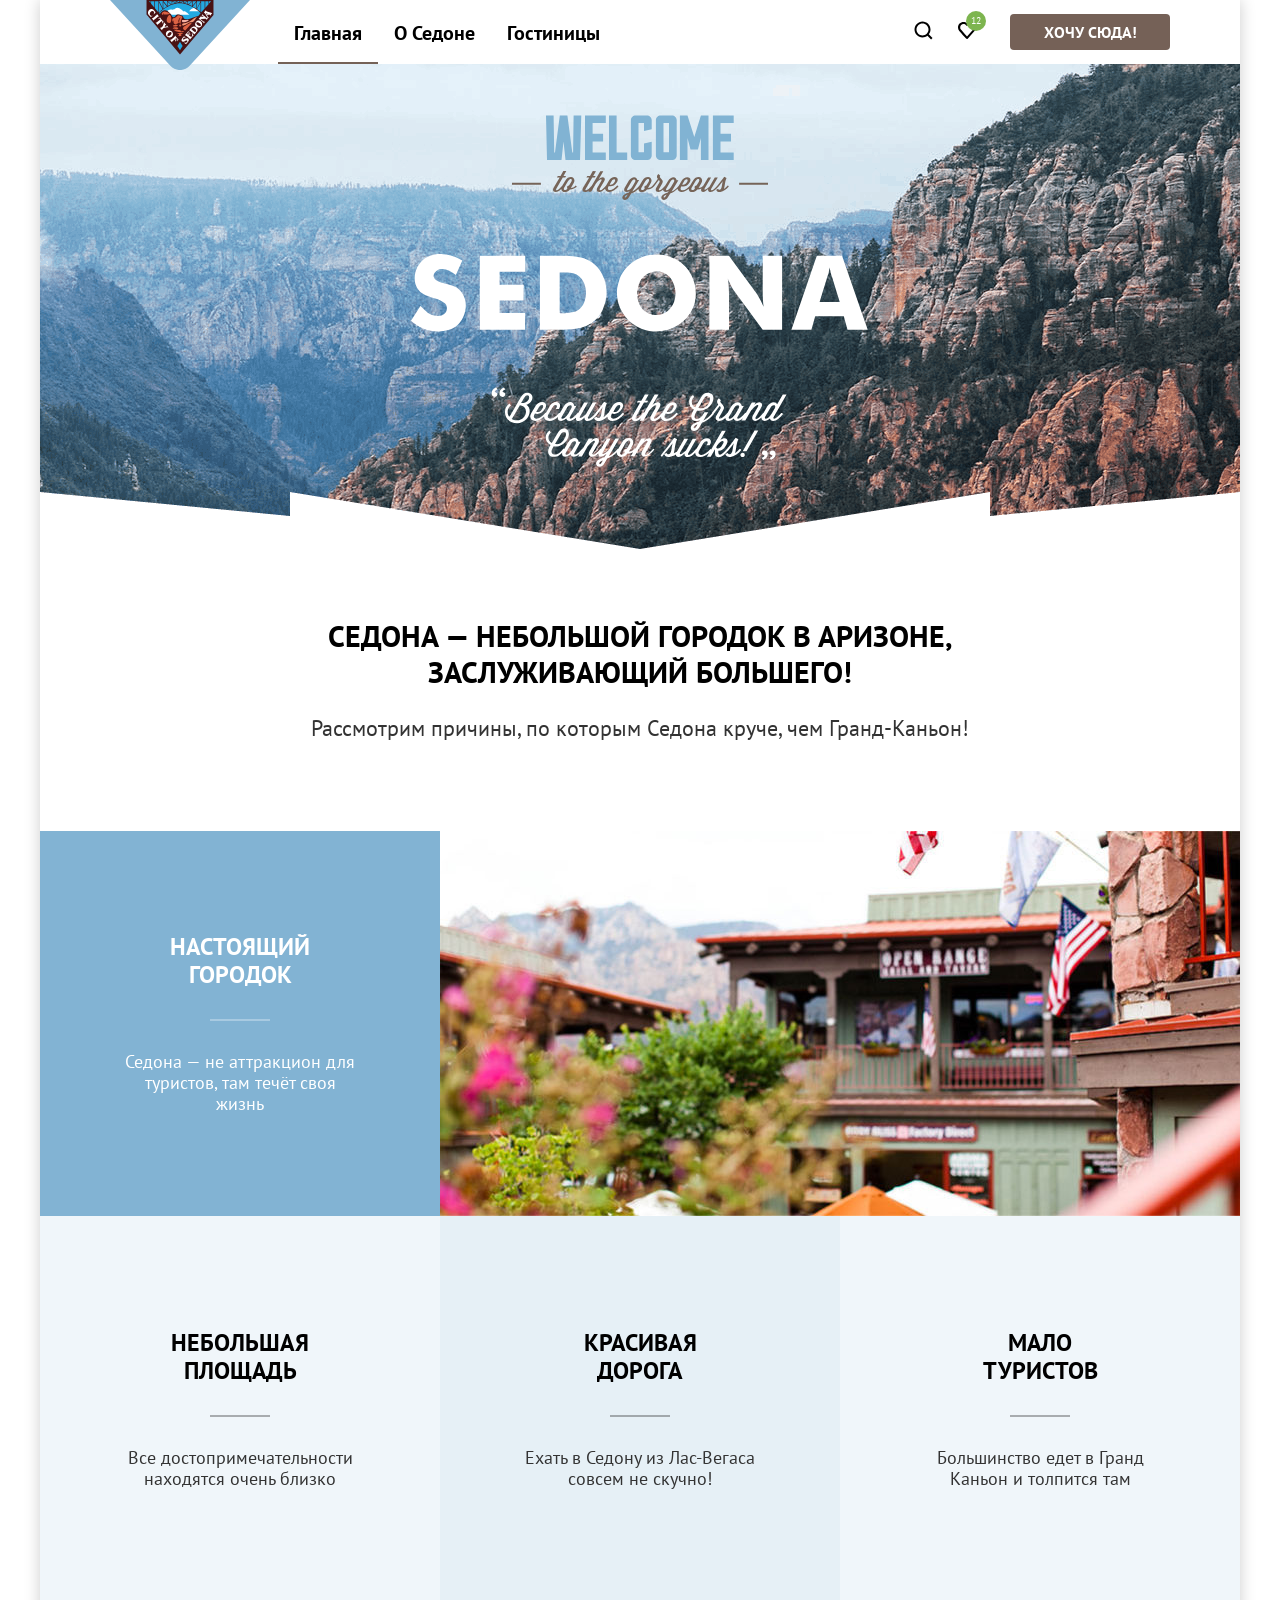
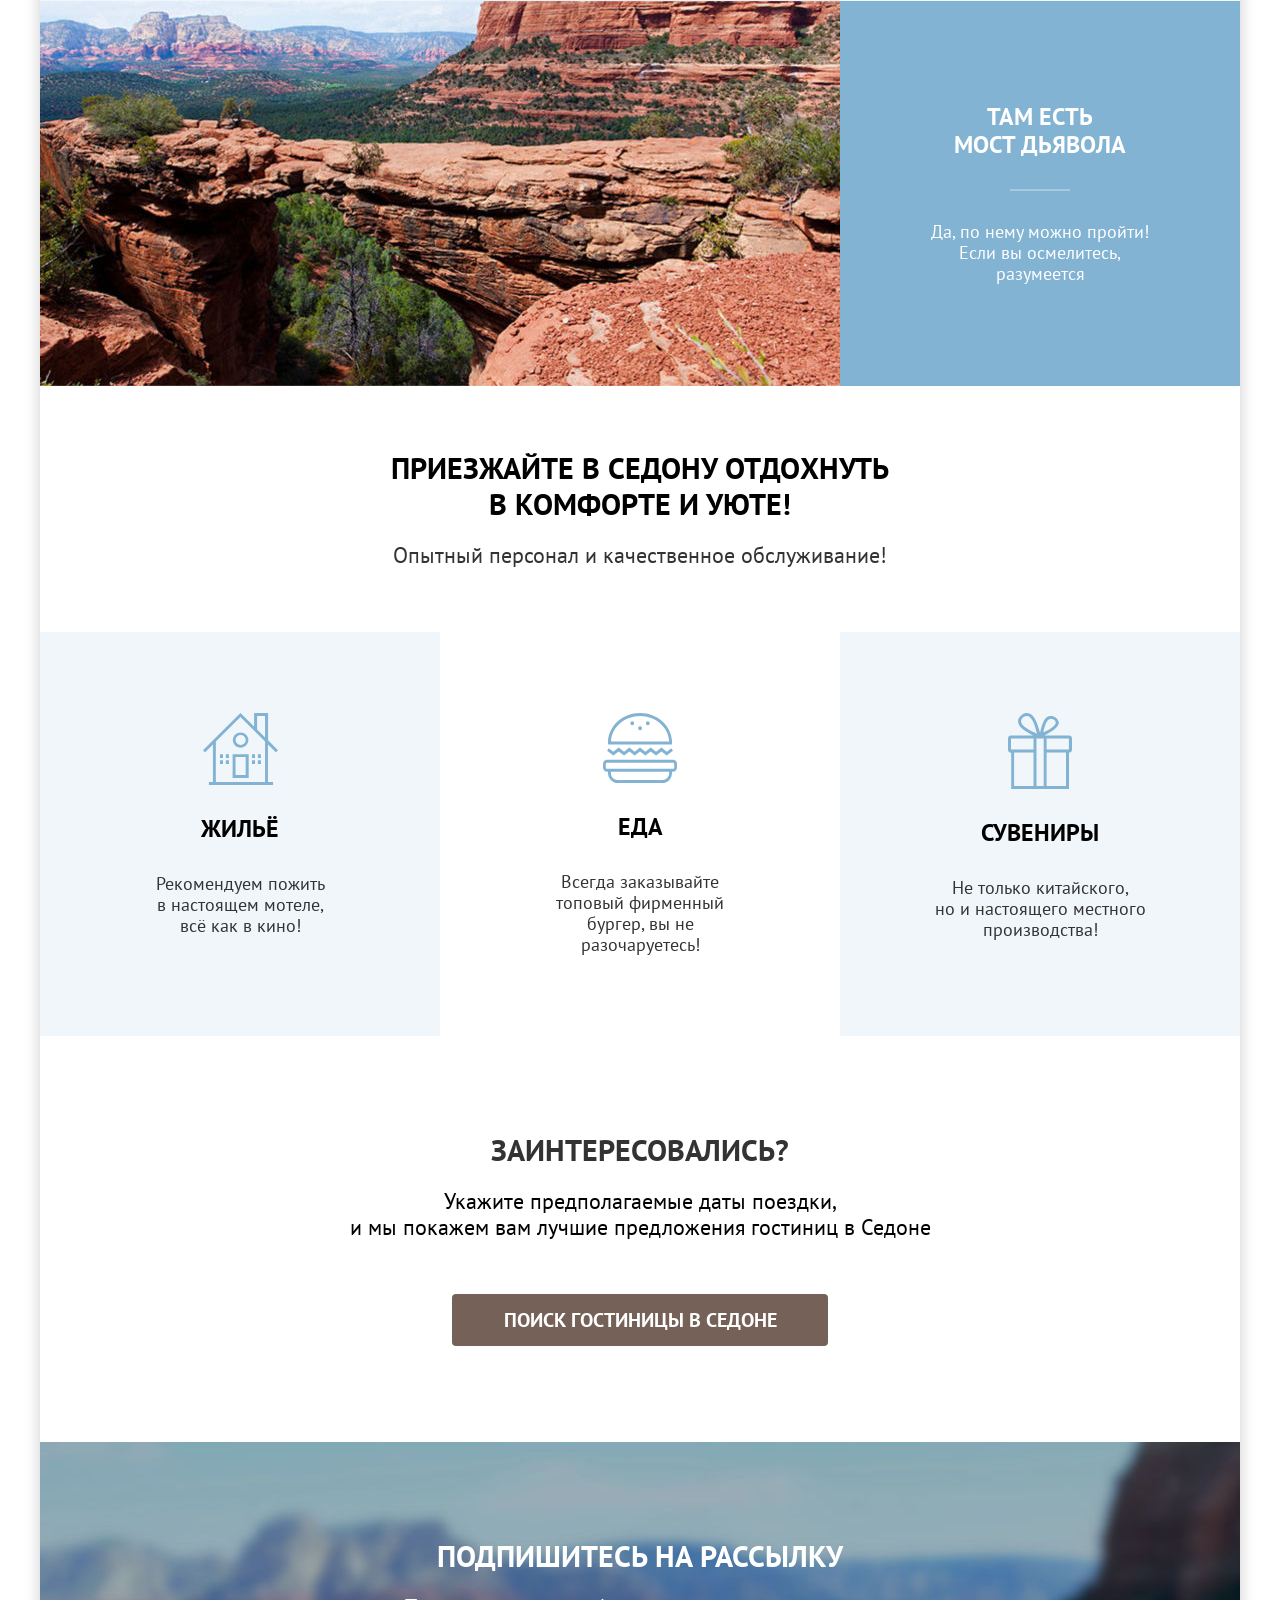
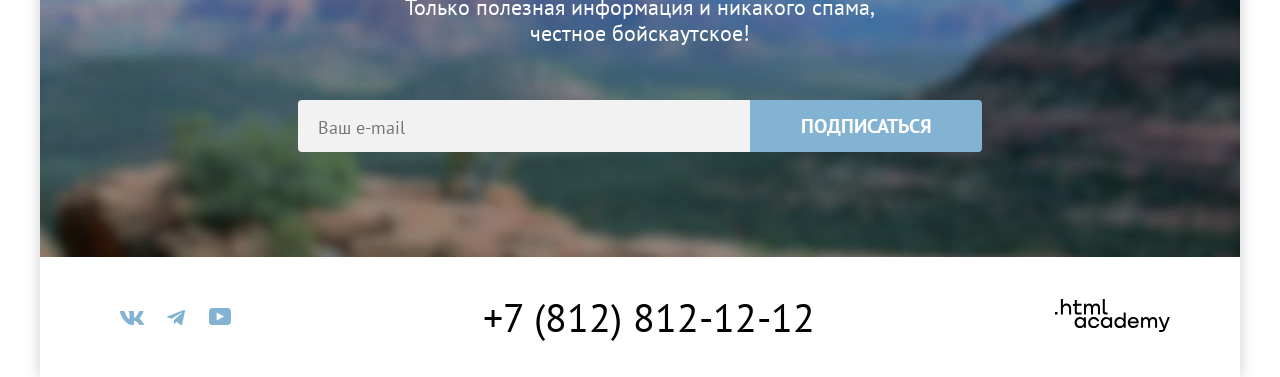
==== commit 33a45a88: "Add files via upload" ====
--- a/index.html
+++ b/index.html
@@ -29,20 +29,27 @@
         <ul class="nav-user">
           <li class="nav-item-user">
             <a class="nav-link-user" href="#">
+              <svg viewBox="0 0 20 20" xmlns="http://www.w3.org/2000/svg" xmlns:xlink="http://www.w3.org/1999/xlink"
+                width="20.000000" height="20.000000" fill="none">
+                <rect id="icons/search" width="20.000000" height="20.000000" x="0.000000" y="0.000000" />
+                <path id="Vector"
+                  d="M19.5 18.0083L15.8 14.3287C16.8 13.0359 17.5 11.3453 17.5 9.4558C17.5 5.08011 13.9 1.5 9.5 1.5C5.1 1.5 1.5 5.17956 1.5 9.55525C1.5 13.9309 5.1 17.511 9.5 17.511C11.3 17.511 13 16.9144 14.4 15.8204L18.1 19.5L19.5 18.0083ZM9.5 15.5221C6.2 15.5221 3.5 12.837 3.5 9.55525C3.5 6.27348 6.2 3.5884 9.5 3.5884C12.8 3.5884 15.5 6.27348 15.5 9.55525C15.5 12.837 12.8 15.5221 9.5 15.5221Z"
+                  fill="currentColor" fill-rule="nonzero" />
+              </svg>
               <span class="icon icon-search">
-                <svg viewBox="0 0 20 20" xmlns="http://www.w3.org/2000/svg" xmlns:xlink="http://www.w3.org/1999/xlink"
-                  width="20.000000" height="20.000000" fill="none">
-                  <rect id="icons/search" width="20.000000" height="20.000000" x="0.000000" y="0.000000" />
-                  <path id="Vector"
-                    d="M19.5 18.0083L15.8 14.3287C16.8 13.0359 17.5 11.3453 17.5 9.4558C17.5 5.08011 13.9 1.5 9.5 1.5C5.1 1.5 1.5 5.17956 1.5 9.55525C1.5 13.9309 5.1 17.511 9.5 17.511C11.3 17.511 13 16.9144 14.4 15.8204L18.1 19.5L19.5 18.0083ZM9.5 15.5221C6.2 15.5221 3.5 12.837 3.5 9.55525C3.5 6.27348 6.2 3.5884 9.5 3.5884C12.8 3.5884 15.5 6.27348 15.5 9.55525C15.5 12.837 12.8 15.5221 9.5 15.5221Z"
-                    fill="rgb(0,0,0)" fill-rule="nonzero" />
-                </svg>
               </span>
               <span class="visually-hidden">Поиск</span>
             </a>
           </li>
           <li class="nav-item-user">
             <a class="nav-link-user" href="#">
+              <svg viewBox="0 0 20 20" xmlns="http://www.w3.org/2000/svg" xmlns:xlink="http://www.w3.org/1999/xlink"
+                width="20.000000" height="20.000000" fill="none">
+                <rect id="icons/heart" width="20.000000" height="20.000000" x="0.000000" y="0.000000" />
+                <path id="Vector"
+                  d="M9.9 19C9.6 19 9.3 18.9 9.1 18.6C3.7 12.5 2.4 11.1 2.1 10.7C1.4 9.8 1 8.6 1 7.4C1 4.4 3.4 2 6.5 2C7.8 2 9 2.5 10 3.3C11 2.5 12.3 2 13.5 2C16.5 2 19 4.4 19 7.4C19 8.7 18.5 9.9 17.7 10.8L10.7 18.7C10.5 18.9 10.3 19 9.9 19ZM3.9 9.5C4.2 9.9 7.4 13.5 10 16.4L16.2 9.4C16.7 8.9 16.9 8.2 16.9 7.4C16.9 5.6 15.4 4.1 13.6 4.1C12.6 4.1 11.6 4.6 10.9 5.4C10.6 5.7 10.3 5.8 10 5.8C9.7 5.8 9.4 5.6 9.2 5.4C8.5 4.6 7.5 4.1 6.5 4.1C4.7 4.1 3.2 5.6 3.2 7.4C3.1 8.3 3.5 9 3.9 9.5Z"
+                  fill="currentColor" fill-rule="nonzero" />
+              </svg>
               <span class="icon icons-heart"></span>
               <span class="visually-hidden">Избранное</span>
             </a>
--- a/styles/styles.css
+++ b/styles/styles.css
@@ -27,7 +27,7 @@
   font-weight: 400;
   line-height: 26px;
   color: rgba(0, 0, 0, 1);
-  background-color: #ffffff;
+  background-color: rgba(255, 255, 255, 1);
   text-align: center;
   width: 1200px;
   margin: 0 auto;
@@ -108,7 +108,7 @@
 .invitation-text,
 .interested-title,
 .subscribe-text {
-  color: #333333;
+  color: rgba(51, 51, 51, 1);
 }
 
 .white .sedona-title,
@@ -118,7 +118,7 @@
 .white .inner-header-title,
 .white .catalog-filter-item,
 .white .btn-want-here {
-  color: #ffffff;
+  color: rgba(255, 255, 255, 1);
 }
 
 .button-search, .subscribe-btn, .button-apply,
@@ -144,7 +144,7 @@
 .word-hotel {
   font-size: 18px;
   line-height: 21px;
-  color: #333333;
+  color: rgba(51, 51, 51, 1);
 }
 
 .control {
@@ -165,7 +165,7 @@
   line-height: 24px;
   letter-spacing: 0%;
   text-align: left;
-  color: #ffffff;
+  color: rgba(255, 255, 255, 1);
   margin: 0;
   padding: 0;
   margin-bottom: 32px;
@@ -197,10 +197,10 @@
 
 /*Кнопки*/ /* Коричневые */
 .btn-want-here, .button-search, .hotel-card-button {
-  background-color: #756157;
+  background-color: rgba(117, 97, 87, 1);
   border-radius: 4px;
   box-sizing: border-box;
-  color: #ffffff;
+  color: rgba(255, 255, 255, 1);
 }
 
 .btn-want-here {
@@ -237,13 +237,14 @@
 .btn-want-here:focus,
 .button-search:focus,
 .hotel-card-button:focus {
-  background-color: #615048;
+  background-color: rgba(97, 80, 72, 1);
+  outline: none;
 }
 
 .btn-want-here:active,
 .button-search:active,
 .hotel-card-button:active {
-  background-color: #756157;
+  background-color: rgba(117, 97, 87, 1);
   color: rgba(255, 255, 255, 0.3);
 }
 
@@ -259,7 +260,7 @@
 /* Голубые */
 .subscribe-btn, .button-favorites {
   background-color: rgba(130, 179, 211, 1);
-  color: #ffffff;
+  color: rgba(255, 255, 255, 1);
   border: none;
 }
 
@@ -297,7 +298,7 @@
   font-size: 16px;
   line-height: 20px;
   font-weight: 700;
-  color: #ffffff;
+  color: rgba(255, 255, 255, 1);
   width: 141px;
   min-height: 36px;
   border: none;
@@ -314,7 +315,7 @@
 /*Главная*/ /* */
 
 /*Шапка - header*/
-.nav{
+.nav {
   display: flex;
   justify-content: space-between;
   width: 1200px;
@@ -322,6 +323,7 @@
   padding: 0 70px;
   box-sizing: border-box;
   position: relative;
+  min-height: 64px;
 }
 
 .nav-logo {
@@ -350,8 +352,27 @@
   width: 345px;
 }
 
+.nav-link-user {
+  color: rgba(0, 0, 0, 1);
+}
+
+.nav-link-user:hover,
+.nav-link-user:focus {
+  color:rgba(117, 97, 87, 1);
+  outline: none;
+}
+
+.nav-link-user:active {
+  color:rgba(117, 97, 87, 0.3)
+}
+
 .nav-item-user:last-child {
   margin-left: 20px;
+}
+
+.nav-item-user:nth-child(2) {
+  padding-right: 13px;
+  padding-left: 24px;
 }
 
 /* полоска акктивности */
@@ -537,7 +558,7 @@
   box-sizing: border-box;
   padding: 12px 20px;
   border-radius: 4px 0 0 4px;
-  background-color: #f2f2f2;
+  background-color: rgba(242, 242, 242, 1);
 }
 
 .email-input::placeholder {
@@ -579,6 +600,7 @@
 
 .social-link:focus {
   color: rgba(104, 162, 202, 1);
+  outline: none;
 }
 
 .social-link:active {
@@ -603,6 +625,7 @@
 
 .phone:focus, .logo-footer:focus {
   color: rgba(117, 97, 87, 1);
+  outline: none;
 }
 
 .phone:active,.logo-footer:active {
@@ -632,7 +655,7 @@
 
 /*Векторные картинки*/
 
-.icon {
+/* .icon {
   width: 20px;
   height: 20px;
   display: flex;
@@ -641,11 +664,11 @@
   justify-content: center;
   align-items: center;
   padding: 22px 12px;
-}
-
-
-
-
+}*/
+
+.icons-heart {
+  position: relative;
+}
 
 .icons-heart:after {
   content: "12";
@@ -655,11 +678,11 @@
   width: 20px;
   height: 20px;
   line-height: 20px;
-  top: 10px;
-  left: 19px;
+  top: -7px;
+  left: -11px;
   font-size: 10px;
   text-align: center;
-  color: #ffffff;
+  color: rgba(255, 255, 255, 1);
   z-index: 10;
 }
 
@@ -681,7 +704,7 @@
 }
 
 .breadcrumbs {
-  color: #ffffff;
+  color: rgba(255, 255, 255, 1);
   display: flex;
   font-size: 16px; /* возвращаем размер только нужным */
   line-height: 1;
@@ -749,7 +772,7 @@
   width: 20px;
   height: 20px;
   border-radius: 4px;
-  background-color: #ffffff;
+  background-color: rgba(255, 255, 255, 1);
   margin-right: 16px;
   vertical-align: middle;
   flex-shrink: 0;
@@ -774,7 +797,7 @@
   width: 20px;
   height: 20px;
   border-radius: 50%;
-  background-color: #ffffff;
+  background-color: rgba(255, 255, 255, 1);
   margin-right: 16px;
   vertical-align: middle;
   flex-shrink: 0;
@@ -812,7 +835,7 @@
 .filter-price-input {
   width: 143px;
   min-height: 48px;
-  background-color: #f2f2f2;
+  background-color: rgba(242, 242, 242, 1);
   border: none;
   padding: 12px 20px;
   box-sizing: border-box;
@@ -838,7 +861,7 @@
 .range-button {
   width: 20px;
   height: 20px;
-  color: #ffffff;
+  color: rgba(255, 255, 255, 1);
   border-radius: 5px;
   position: absolute;
   z-index: 1;
@@ -857,7 +880,7 @@
   position: absolute;
   width: 100%;
   height: 3px;
-  background-color: #fff;
+  background-color: rgba(255, 255, 255, 1);
   bottom: -10px;
 }
 
@@ -880,7 +903,7 @@
   font-size: 16px;
   line-height: 20px;
   font-weight: 700;
-  color: #ffffff;
+  color: rgba(255, 255, 255, 1);
   padding: 8px 50px 8px 50px;
   margin-bottom: 32px;
 }
@@ -893,7 +916,7 @@
   font-size: 16px;
   line-height: 20px;
   font-weight: 700;
-  color: #ffffff;
+  color: rgba(255, 255, 255, 1);
   padding: 8px 50px 8px 50px;
 }
 
@@ -906,7 +929,7 @@
   margin: 0 47px 0 200px;
   min-width: 292px;
   border: none;
-  outline: 2px solid #e5e5e5;
+  outline: 2px solid rgba(229, 229, 229, 1);
   border-radius: 4px;
   position: relative;
   padding-left: 19px;
@@ -972,7 +995,7 @@
 }
 
 .hotel-card {
-  outline: 2px solid #e6e6e6;
+  outline: 2px solid rgba(230, 230, 230, 1);
   border-radius: 4px;
   width: 300px;
   padding: 20px;
@@ -1035,14 +1058,14 @@
 .hotel-card-rating {
   width: 95px;
   border-radius: 4px;
-  background-color: #f2f2f2;
+  background-color: rgba(242, 242, 242, 1);
   padding: 9px 22px;
 }
 
 .big-line {
   width: 1060px;
   height: 0;
-  border: 1px solid #e6e6e6;
+  border: 1px solid rgba(230, 230, 230, 1);
   margin-top: 38px;
   margin-bottom: 38px;
 }
@@ -1053,7 +1076,7 @@
 
 /* Фон для текущего li */
 .pagination-current.pagination-item {
-  background-color: #f2f2f2;
+  background-color: rgba(242, 242, 242, 1);
 }
 
 /* Цвет текста ссылки внутри текущего li */
@@ -1086,7 +1109,7 @@
 }
 
 .pagination-link {
-  color: #ffffff;
+  color: rgba(255, 255, 255, 1);
 }
 
 .pagination-link:active {
@@ -1127,7 +1150,7 @@
   position: relative;
   margin: auto;
   padding: 64px 70px;
-  background-color: #ffffff;
+  background-color: rgba(255, 255, 255, 1);
   border-radius: 30px;
 }
 
@@ -1181,7 +1204,7 @@
 }
 
 .checkin-input {
-  background-color: #f2f2f2;
+  background-color: rgba(242, 242, 242, 1);
   width: 100%;
   min-height: 48px;
   border-radius: 4px;
@@ -1195,7 +1218,7 @@
 }
 
 .checkout-input {
-  background-color: #f2f2f2;
+  background-color: rgba(242, 242, 242, 1);
   width: 100%;
   min-height: 48px;
   border-radius: 4px;
@@ -1234,7 +1257,7 @@
 
 .form-error {
   grid-column: 2 / 6;
-  color: #ff5757;
+  color: rgba(255, 87, 87, 1);
   font-size: 16px;
   font-weight: 400;
   line-height: 21px;
@@ -1249,7 +1272,7 @@
   line-height: 21px;
   text-align: left;
   padding: 0 20px;
-  color: #333333;
+  color: rgba(51, 51, 51, 1);
 }
 
 .adults-and-children {
@@ -1272,8 +1295,8 @@
   width: 26px;
   height: 26px;
   border: none;
-  background-color: #83b3d3;
-  color: #ffffff;
+  background-color: rgba(130, 179, 211, 1);
+  color: rgba(255, 255, 255, 1);
   border-radius: 50%;
   font-weight: 700;
   justify-content: center;
@@ -1285,7 +1308,7 @@
   left: 50%;
   transform: translateX(-50%);
   margin-top: 5px; /* ← отступ сверху (было margin-bottom) */
-  background-color: #333333;
+  background-color: rgba(51, 51, 51, 1);
   color: white;
   padding: 15px 18px 18px 22px;
   border-radius: 6px;
@@ -1310,7 +1333,7 @@
   width: 31px;
   height: 48px;
   border: none;
-  background-color: #f2f2f2;
+  background-color: rgba(242, 242, 242, 1);
   text-align: center;
   font-weight: 700;
   appearance: textfield;
@@ -1343,7 +1366,7 @@
   background-color: rgba(130, 179, 211, 1);
   grid-column: 1 / -1;
   grid-row: 7 / 8;
-  color: #ffffff;
+  color: rgba(255, 255, 255, 1);
   font-size: 20px;
   font-weight: 700;
   line-height: 24px;
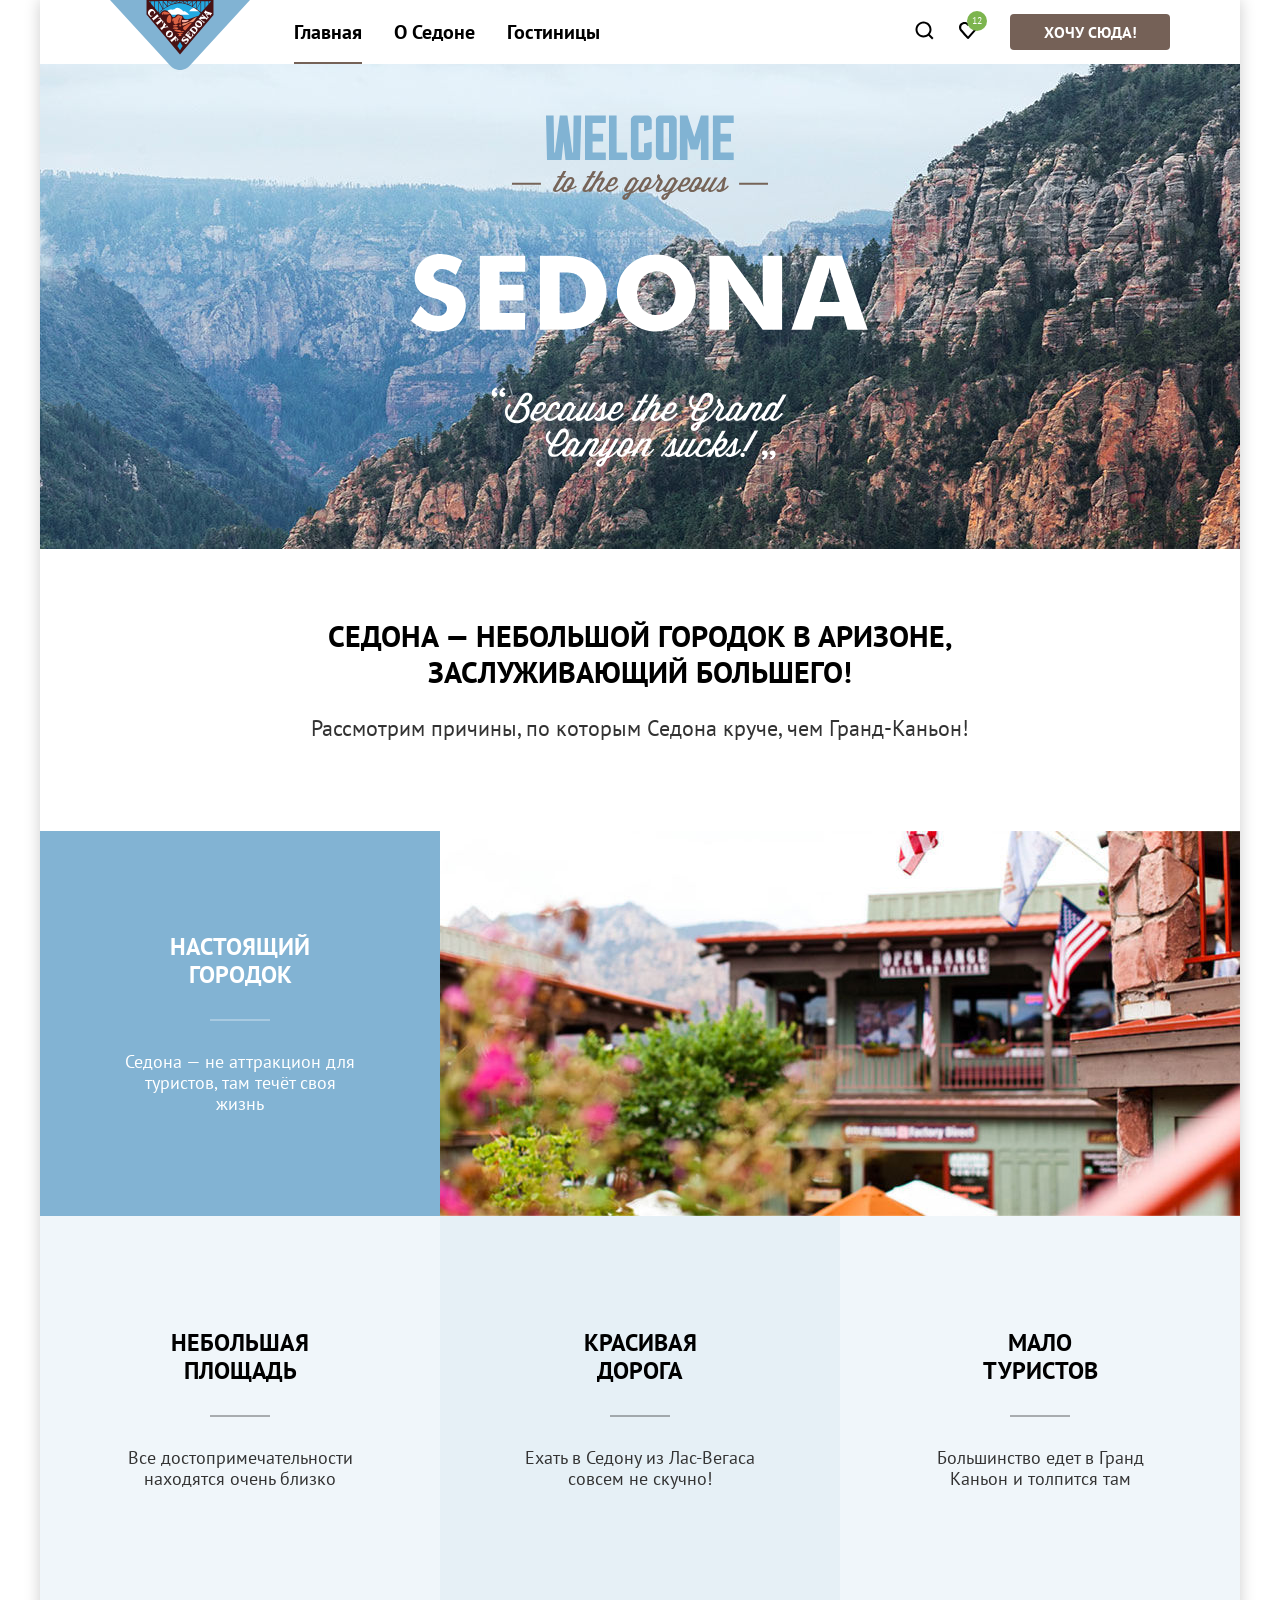
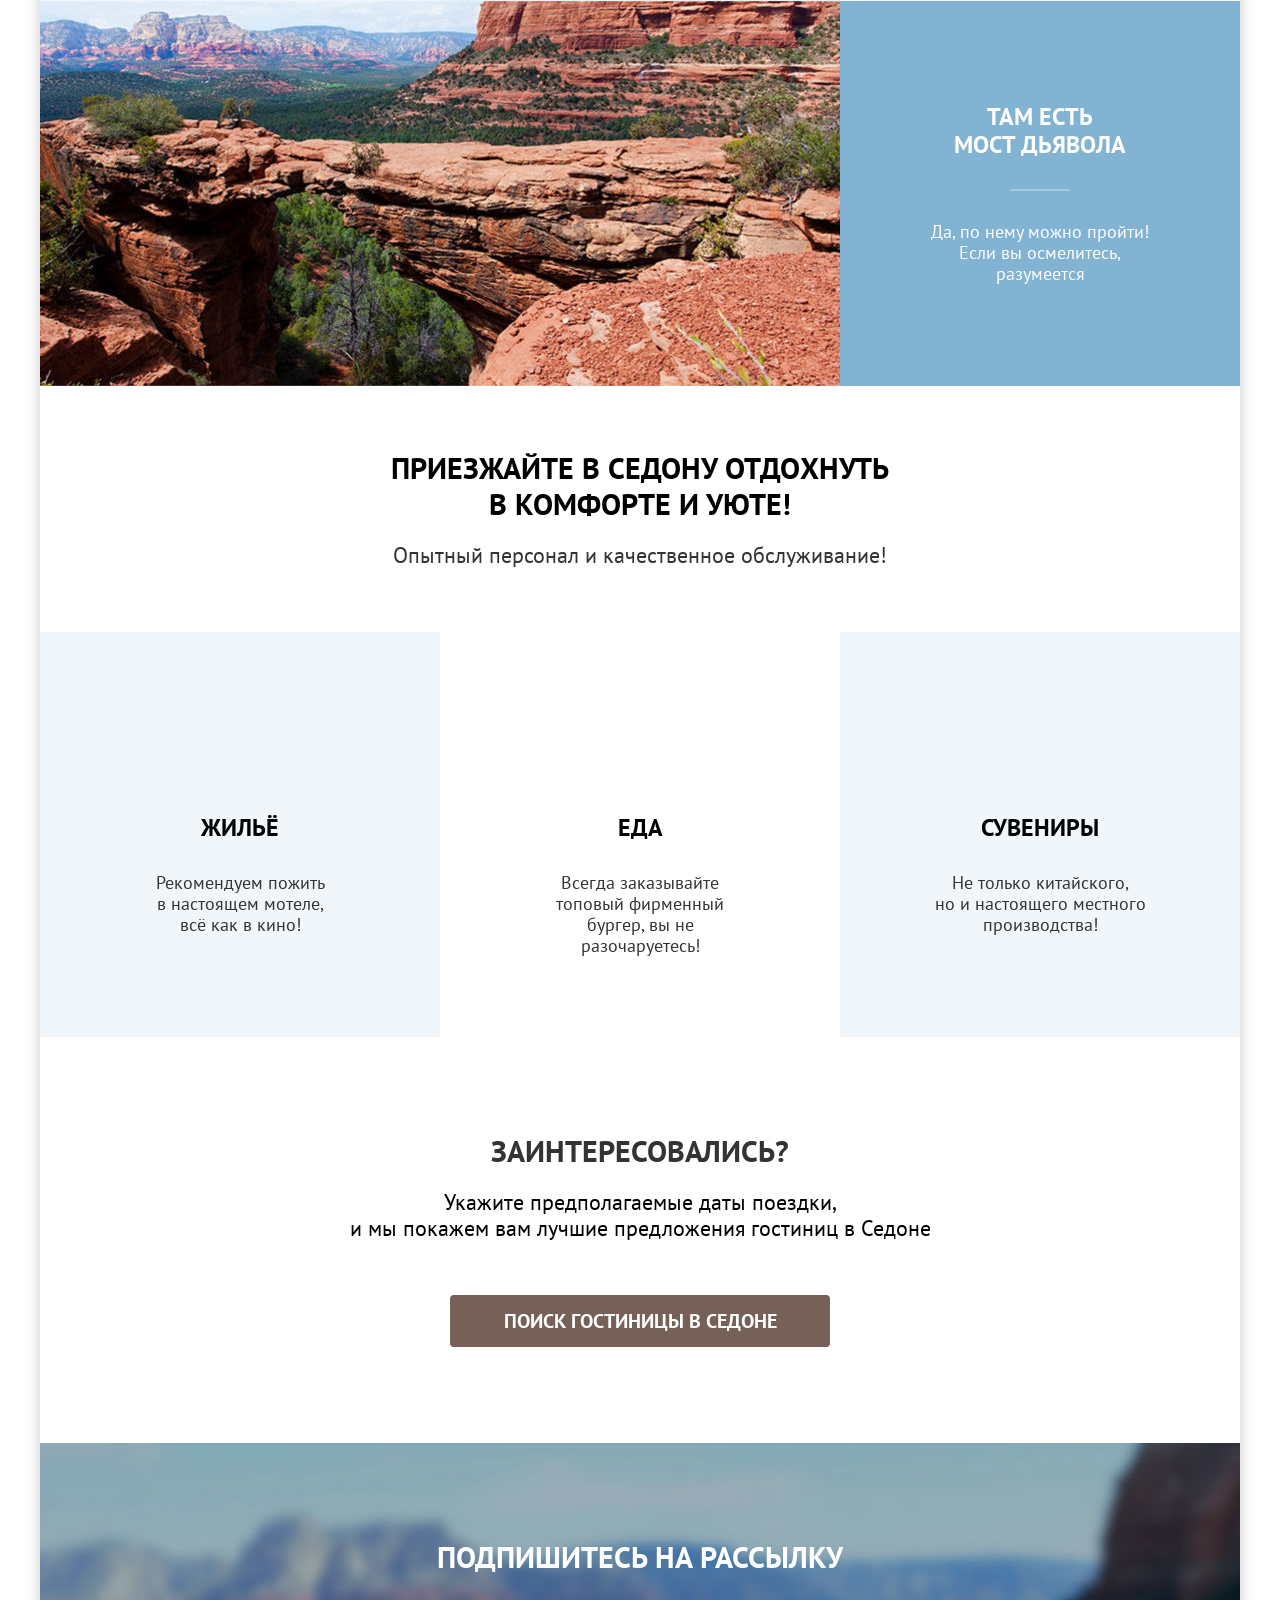
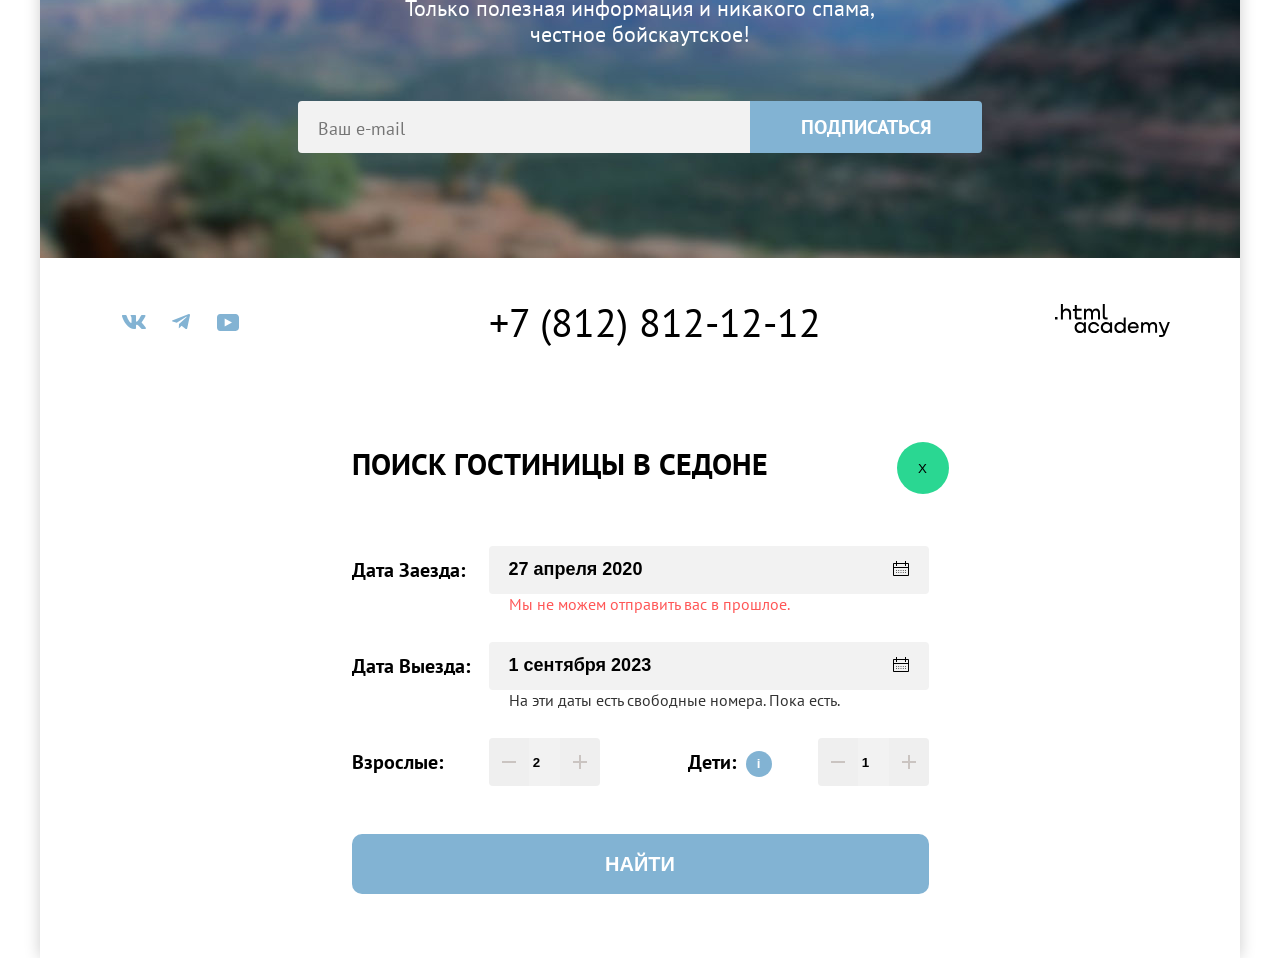
==== commit 3aaa2e5d: "Состояния. Нужно исправить модалку" ====
--- a/index.html
+++ b/index.html
@@ -27,33 +27,35 @@
           </li>
         </ul>
         <ul class="nav-user">
-          <li class="nav-item-user">
-            <a class="nav-link-user" href="#">
-              <svg viewBox="0 0 20 20" xmlns="http://www.w3.org/2000/svg" xmlns:xlink="http://www.w3.org/1999/xlink"
-                width="20.000000" height="20.000000" fill="none">
-                <rect id="icons/search" width="20.000000" height="20.000000" x="0.000000" y="0.000000" />
-                <path id="Vector"
-                  d="M19.5 18.0083L15.8 14.3287C16.8 13.0359 17.5 11.3453 17.5 9.4558C17.5 5.08011 13.9 1.5 9.5 1.5C5.1 1.5 1.5 5.17956 1.5 9.55525C1.5 13.9309 5.1 17.511 9.5 17.511C11.3 17.511 13 16.9144 14.4 15.8204L18.1 19.5L19.5 18.0083ZM9.5 15.5221C6.2 15.5221 3.5 12.837 3.5 9.55525C3.5 6.27348 6.2 3.5884 9.5 3.5884C12.8 3.5884 15.5 6.27348 15.5 9.55525C15.5 12.837 12.8 15.5221 9.5 15.5221Z"
-                  fill="currentColor" fill-rule="nonzero" />
-              </svg>
-              <span class="icon icon-search">
-              </span>
-              <span class="visually-hidden">Поиск</span>
-            </a>
-          </li>
-          <li class="nav-item-user">
-            <a class="nav-link-user" href="#">
-              <svg viewBox="0 0 20 20" xmlns="http://www.w3.org/2000/svg" xmlns:xlink="http://www.w3.org/1999/xlink"
-                width="20.000000" height="20.000000" fill="none">
-                <rect id="icons/heart" width="20.000000" height="20.000000" x="0.000000" y="0.000000" />
-                <path id="Vector"
-                  d="M9.9 19C9.6 19 9.3 18.9 9.1 18.6C3.7 12.5 2.4 11.1 2.1 10.7C1.4 9.8 1 8.6 1 7.4C1 4.4 3.4 2 6.5 2C7.8 2 9 2.5 10 3.3C11 2.5 12.3 2 13.5 2C16.5 2 19 4.4 19 7.4C19 8.7 18.5 9.9 17.7 10.8L10.7 18.7C10.5 18.9 10.3 19 9.9 19ZM3.9 9.5C4.2 9.9 7.4 13.5 10 16.4L16.2 9.4C16.7 8.9 16.9 8.2 16.9 7.4C16.9 5.6 15.4 4.1 13.6 4.1C12.6 4.1 11.6 4.6 10.9 5.4C10.6 5.7 10.3 5.8 10 5.8C9.7 5.8 9.4 5.6 9.2 5.4C8.5 4.6 7.5 4.1 6.5 4.1C4.7 4.1 3.2 5.6 3.2 7.4C3.1 8.3 3.5 9 3.9 9.5Z"
-                  fill="currentColor" fill-rule="nonzero" />
-              </svg>
-              <span class="icon icons-heart"></span>
-              <span class="visually-hidden">Избранное</span>
-            </a>
-          </li>
+          <ul class="icon-nav">
+            <li class="icon-item">
+              <a class="nav-link-user" href="#">
+                <svg viewBox="0 0 20 20" xmlns="http://www.w3.org/2000/svg" xmlns:xlink="http://www.w3.org/1999/xlink"
+                  width="20.000000" height="20.000000" fill="none">
+                  <rect id="icons/search" width="20.000000" height="20.000000" x="0.000000" y="0.000000" />
+                  <path id="Vector"
+                    d="M19.5 18.0083L15.8 14.3287C16.8 13.0359 17.5 11.3453 17.5 9.4558C17.5 5.08011 13.9 1.5 9.5 1.5C5.1 1.5 1.5 5.17956 1.5 9.55525C1.5 13.9309 5.1 17.511 9.5 17.511C11.3 17.511 13 16.9144 14.4 15.8204L18.1 19.5L19.5 18.0083ZM9.5 15.5221C6.2 15.5221 3.5 12.837 3.5 9.55525C3.5 6.27348 6.2 3.5884 9.5 3.5884C12.8 3.5884 15.5 6.27348 15.5 9.55525C15.5 12.837 12.8 15.5221 9.5 15.5221Z"
+                    fill="currentColor" fill-rule="nonzero" />
+                </svg>
+                <span class="icon icon-search">
+                </span>
+                <span class="visually-hidden">Поиск</span>
+              </a>
+            </li>
+            <li class="icon-item">
+              <a class="nav-link-user" href="#">
+                <svg viewBox="0 0 20 20" xmlns="http://www.w3.org/2000/svg" xmlns:xlink="http://www.w3.org/1999/xlink"
+                  width="20.000000" height="20.000000" fill="none">
+                  <rect id="icons/heart" width="20.000000" height="20.000000" x="0.000000" y="0.000000" />
+                  <path id="Vector"
+                    d="M9.9 19C9.6 19 9.3 18.9 9.1 18.6C3.7 12.5 2.4 11.1 2.1 10.7C1.4 9.8 1 8.6 1 7.4C1 4.4 3.4 2 6.5 2C7.8 2 9 2.5 10 3.3C11 2.5 12.3 2 13.5 2C16.5 2 19 4.4 19 7.4C19 8.7 18.5 9.9 17.7 10.8L10.7 18.7C10.5 18.9 10.3 19 9.9 19ZM3.9 9.5C4.2 9.9 7.4 13.5 10 16.4L16.2 9.4C16.7 8.9 16.9 8.2 16.9 7.4C16.9 5.6 15.4 4.1 13.6 4.1C12.6 4.1 11.6 4.6 10.9 5.4C10.6 5.7 10.3 5.8 10 5.8C9.7 5.8 9.4 5.6 9.2 5.4C8.5 4.6 7.5 4.1 6.5 4.1C4.7 4.1 3.2 5.6 3.2 7.4C3.1 8.3 3.5 9 3.9 9.5Z"
+                    fill="currentColor" fill-rule="nonzero" />
+                </svg>
+                <span class="icon icons-heart"></span>
+                <span class="visually-hidden">Избранное</span>
+              </a>
+            </li>
+          </ul>
           <li class="nav-item-user">
             <a class="btn-want-here white" href="#">Хочу сюда!</a>
           </li>
@@ -119,29 +121,15 @@
         <section class="comfort">
           <h2 class="visually-hidden">Комфорт</h2>
           <ul class="comfort-list">
-            <li class="comfort-item bg-12">
-              <svg xmlns="http://www.w3.org/2000/svg" width="75" height="72" fill="none" viewBox="0 0 75 72">
-                <path fill="rgb(130.518,179.315,211.182)" fill-rule="evenodd"
-                  d="M72.892 39.3 75 37.2l-9.94-9.9V0H51.104v13.6L37.45 0 0 37.2l2.108 2.1 7.832-7.8v37.6H5.924V72H70.08v-2.9h-5.12V31.5zM62.048 24.4l-7.931-7.9V2.9h7.931zm0 44.7H12.851V28.5L37.45 4.1l24.598 24.4zm-32.229-42c0 4.3 3.514 7.7 7.731 7.7 4.318 0 7.832-3.5 7.832-7.7 0-4.3-3.514-7.7-7.832-7.7-4.217 0-7.73 3.4-7.73 7.7m7.832-5c2.71 0 5.02 2.2 5.02 4.9s-2.21 4.9-5.02 4.9c-2.711 0-5.02-2.2-5.02-4.9s2.208-4.9 5.02-4.9M19.98 41.2h-3.012v3.9h3.012zm5.924 0h-3.012v3.9h3.012zM29.619 65h16.064V41.2H29.619zm22.389-23.8h-3.012v3.9h3.012zm5.924 0H54.92v3.9h3.012zM32.53 44.1h10.14v18H32.53zm-12.55 3.1h-3.012v3.9h3.012zm5.924 0h-3.012v3.9h3.012zm26.104 0h-3.012v3.9h3.012zm5.924 0H54.92v3.9h3.012z" />
-              </svg>
+            <li class="comfort-item advantage">
               <h3 class="comfort-title">Жильё</h3>
               <p class="comfort-text">Рекомендуем пожить <br>в настоящем мотеле,<br>всё как в кино!</p>
             </li>
-            <li class="comfort-item">
-              <svg xmlns="http://www.w3.org/2000/svg" width="74" height="70" fill="none" viewBox="0 0 74 70">
-                <path fill="rgb(130.518,179.315,211.182)" fill-rule="evenodd"
-                  d="M5.1 31.5h63.87c0-.6.1-1.2.1-1.9v-1.2C68.37 12.7 54.34 0 37.1 0 19.75 0 5.71 12.7 5.01 28.5v1.27c0 .58 0 1.15.1 1.73M37.1 3c15.63 0 28.46 11.3 29.07 25.5H8.02C8.62 14.4 21.45 3 37.09 3m-7.83 9.2c1.06 0 1.9-.9 1.9-2s-.84-2-1.9-2c-1.05 0-1.9.9-1.9 2s.85 2 1.9 2m17.45-2c0 1.1-.86 2-1.9 2-1.06 0-1.91-.9-1.91-2s.85-2 1.9-2 1.9.9 1.9 2M39 15.3c0 1.1-.85 2-1.9 2-1.06 0-1.91-.9-1.91-2s.85-2 1.9-2 1.9.9 1.9 2M21.05 42.5l-5.41-4.1-5.31 4.1-6.22-4.7 1.7-2.5 4.52 3.4 5.3-4.1 5.42 4.1 5.32-4.1 5.3 4.1L37 34.6l5.42 4.1 5.31-4.1 5.31 4.1 5.42-4.1 5.31 4.1 4.51-3.4 1.7 2.5-6.21 4.7-5.31-4.1-5.42 4.1-5.31-4.1-5.31 4.1-5.42-4.1-5.31 4.1-5.31-4.1zm49.03 4.2H4.1C1.81 46.7 0 48.6 0 51v3.5c0 2.4 1.9 4.3 4.11 4.3h.9v1.1c0 5.5 4.31 10.1 9.63 10.1h44.7c5.32 0 9.63-4.5 9.63-10.1v-1.1h.9c2.31 0 4.12-1.9 4.12-4.3V51a4 4 0 0 0-3.91-4.3m1.2 7.8c0 .7-.6 1.3-1.2 1.3H4c-.7 0-1.2-.6-1.2-1.3V51c0-.7.6-1.3 1.2-1.3h65.97c.7 0 1.2.6 1.2 1.3.1 0 .1 3.5.1 3.5m-5.11 5.4c0 3.9-3.01 7-6.72 7H14.64c-3.71 0-6.72-3.2-6.72-7v-1.1h58.25z" />
-              </svg>
+            <li class="comfort-item food">
               <h3 class="comfort-title">Еда</h3>
               <p class="comfort-text"> Всегда заказывайте<br>топовый фирменный бургер, вы не разочаруетесь!</p>
             </li>
-            <li class="comfort-item bg-12">
-              <svg viewBox="0 0 64 76" xmlns="http://www.w3.org/2000/svg" xmlns:xlink="http://www.w3.org/1999/xlink"
-                width="64.000000" height="76.000000" fill="none" customFrame="#000000">
-                <path id="Vector"
-                  d="M61.1 22.4625L61 22.4625L36.3 22.4625C50.1 15.5576 51.2 11.1546 50.7 8.75288C49.5 4.75007 45 1.74797 40.7 3.34909C35.1 5.45056 33.6 13.7564 32.1 19.7606C30.1 13.6563 28.3 5.95091 23.9 2.04818C22.6 0.947407 20.8 -0.253434 18.1 0.0467764C14.1 0.447057 8.3 5.45056 10.6 11.0545C12.9 16.4583 20.3 19.8607 25.2 22.5626L3.2 22.5626L2.9 22.5626C1.3 22.5626 0 23.8635 0 25.4646L0 36.7725C0 38.3736 1.3 39.6745 2.9 39.6745L3.2 39.6745L3.2 72.9979L3.2 75.3996L3.2 76L61 76L61 75.4996L61 72.9979L61 39.5745L61.1 39.5745C62.7 39.5745 64 38.2736 64 36.6724L64 25.3645C64 23.7634 62.7 22.4625 61.1 22.4625ZM42.4 5.85084C44.5 5.55063 47.4 7.15176 47.7 9.05309C48.1 11.8551 44.3 14.3568 42.6 15.4576C40.1 17.1588 37.7 18.0594 35.3 19.5604C36.2 15.8579 37.8 6.55133 42.4 5.85084ZM19.5 15.8579C17.3 14.3568 13 11.4548 13.1 8.05239C13.2 4.44986 18.8 1.44776 21.9 4.14965C25.8 7.55204 27.6 15.2574 29 20.7613C25.8 19.2602 22.7 17.9593 19.5 15.8579ZM25.5 72.9979L6.1 72.9979L6.1 39.5745L25.5 39.5745L25.5 72.9979ZM25.5 36.4723L3 36.4723L3 25.4646L25.5 25.4646L25.5 36.4723ZM35.7 36.4723L35.7 39.4744L35.7 72.9979L28.5 72.9979L28.5 39.5745L28.5 36.5724L28.5 25.5647L35.7 25.5647L35.7 36.4723ZM58 72.9979L38.6 72.9979L38.6 39.5745L58 39.5745L58 72.9979ZM60.9 36.4723L38.6 36.4723L38.6 25.4646L60.9 25.4646L60.9 36.4723Z"
-                  fill="rgb(130.518,179.315,211.182)" fill-rule="nonzero" />
-              </svg>
+            <li class="comfort-item souvenirs">
               <h3 class="comfort-title">Сувениры</h3>
               <p class="comfort-text"> Не только китайского, <br>но и настоящего местного производства!</p>
             </li>
@@ -152,7 +140,7 @@
           <h2 class="interested-title">Заинтересовались?</h2>
           <p class="interested-text">Укажите предполагаемые даты поездки, <br> и мы покажем вам лучшие предложения
             гостиниц в Седоне</p>
-          <label for="modal-toggle" class="button-search" href="#">Поиск гостиницы в Седоне</label>
+          <button class="open-modal button-search" type="button">Поиск гостиницы в Седоне</button>
         </section>
 
         <section class="email-index bg-email white">
@@ -214,18 +202,11 @@
         </a>
       </address>
     </footer>
-    <input class="modal-toggle" id="modal-toggle" type="checkbox" style="display: none">
-
-
-
-    <div class="modal-container modal-container-close">
-      <div class="modal modal-auth">
-        <label for="modal-toggle" class="modal-close-button">
-          <span class="visually-hidden">Закрыть</span>
-        </label>
-        <section class="modal-content">
-          <h2 class="modal-title">Поиск гостиницы в Седоне</h2>
-        </section>
+
+    <section class="modal">
+      <div class="modal-window">
+
+        <h2 class="modal-title">Поиск гостиницы в Седоне</h2>
 
         <form class="search-form" action="https://echo.htmlacademy.ru/" method="post">
           <!-- Дата заезда -->
@@ -271,9 +252,19 @@
             </div>
           </div>
           <button class="search-btn" type="submit">Найти</button>
+
         </form>
+        <button class="modal-close"> X
+          <span class="visually-hidden">Закрыть модальное окно</span>
+        </button>
       </div>
-    </div>
+    </section>
+
+    <script src="./script/script.js"></script>
+
   </body>
 
 </html>
+<label for="modal-toggle" class="modal-close-button">
+  <span class="visually-hidden">Закрыть</span>
+</label>
--- a/styles/styles.css
+++ b/styles/styles.css
@@ -26,8 +26,8 @@
   font-size: 22px;
   font-weight: 400;
   line-height: 26px;
-  color: rgba(0, 0, 0, 1);
-  background-color: rgba(255, 255, 255, 1);
+  color: #000000;
+  background-color: #ffffff;
   text-align: center;
   width: 1200px;
   margin: 0 auto;
@@ -80,7 +80,7 @@
 
 .nav-list, .sedona-list, .comfort-list, .breadcrumbs,
 .catalog-filter-list, .hotel-card-list, .pagination,
-.social-list, .view-switch, .nav-user {
+.social-list, .view-switch, .nav-user, .icon-nav {
   list-style-type: none;
 } /*Убирает маркер*/
 
@@ -108,7 +108,7 @@
 .invitation-text,
 .interested-title,
 .subscribe-text {
-  color: rgba(51, 51, 51, 1);
+  color: #333333;
 }
 
 .white .sedona-title,
@@ -118,7 +118,7 @@
 .white .inner-header-title,
 .white .catalog-filter-item,
 .white .btn-want-here {
-  color: rgba(255, 255, 255, 1);
+  color: #ffffff;
 }
 
 .button-search, .subscribe-btn, .button-apply,
@@ -138,13 +138,21 @@
 .breadcrumbs-link {
   font-size: 16px;
   line-height: 21px;
+  cursor: pointer;
+}
+.breadcrumbs-link:hover {
+  opacity: 60%;
+}
+
+.breadcrumbs-link:active {
+  opacity: 30%;
 }
 
 .sedona-text, .comfort-text, .sort-select, .sort-option,
 .word-hotel {
   font-size: 18px;
   line-height: 21px;
-  color: rgba(51, 51, 51, 1);
+  color: #333333;
 }
 
 .control {
@@ -156,7 +164,7 @@
   font-size: 20px;
   line-height: 24px;
   font-weight: 700;
-  color: rgba(0, 0, 0, 1);
+  color: #000000;
 }
 
 .filter-title {
@@ -165,7 +173,7 @@
   line-height: 24px;
   letter-spacing: 0%;
   text-align: left;
-  color: rgba(255, 255, 255, 1);
+  color: #ffffff;
   margin: 0;
   padding: 0;
   margin-bottom: 32px;
@@ -197,10 +205,10 @@
 
 /*Кнопки*/ /* Коричневые */
 .btn-want-here, .button-search, .hotel-card-button {
-  background-color: rgba(117, 97, 87, 1);
+  background-color: #756157;
   border-radius: 4px;
   box-sizing: border-box;
-  color: rgba(255, 255, 255, 1);
+  color: #ffffff;
 }
 
 .btn-want-here {
@@ -215,8 +223,9 @@
 }
 
 .button-search {
-  width: 376px;
+  width: 380px;
   margin-top: 54px;
+  border: none;
 }
 
 .hotel-card-button {
@@ -237,14 +246,14 @@
 .btn-want-here:focus,
 .button-search:focus,
 .hotel-card-button:focus {
-  background-color: rgba(97, 80, 72, 1);
+  background-color: #615048;
   outline: none;
 }
 
 .btn-want-here:active,
 .button-search:active,
 .hotel-card-button:active {
-  background-color: rgba(117, 97, 87, 1);
+  background-color: #756157;
   color: rgba(255, 255, 255, 0.3);
 }
 
@@ -254,13 +263,14 @@
   font-size: 20px;
   line-height: 36px;
   font-weight: 700;
-  padding: 8px 50px 8px 50px;
+  padding: 6px 50px 6px 50px;
+  min-height: 52px;
 }
 
 /* Голубые */
-.subscribe-btn, .button-favorites {
-  background-color: rgba(130, 179, 211, 1);
-  color: rgba(255, 255, 255, 1);
+.subscribe-btn, .button-apply, .button-favorites {
+  background-color: #82b3d3;
+  color: #ffffff;
   border: none;
 }
 
@@ -268,6 +278,7 @@
   width: 232px;
   min-height: 52px;
   border-radius: 0 4px 4px 0;
+  outline: none;
 }
 
 .button-favorites {
@@ -280,30 +291,64 @@
   border-radius: 4px;
 }
 
-.search-btn:hover,
-.subscribe-btn:hover,
-.button-apply:hover,
-.button-favorites:hover {
+/*Активность для синих кнопок*/
+
+.button-apply:hover, .button-apply:focus,
+.button-favorites:hover, .button-favorites:focus {
   background-color: #6b9ec2;
 }
 
-.search-btn:active,
+.search-btn:hover, .search-btn:focus, .search-btn:active,
+.subscribe-btn:hover, .subscribe-btn:focus,
+.button-apply:hover, .button-apply:focus,
+.button-favorites:hover, .button-favorites:focus {
+  background-color: #68A2CA;
+  outline: none;
+}
+
+.search-btn:active {
+  color: rgba(255, 255, 255, 0.3);
+}
+
 .subscribe-btn:active,
 .button-apply:active,
 .button-favorites:active {
-  background-color: #5488a8;
-}
-
+  background-color: #82B3D3;
+  color: rgba(255, 255, 255, 0.3);
+}
+
+/*Активность для зеленой кнопки*/
 .button-favorites-green {
   font-size: 16px;
   line-height: 20px;
   font-weight: 700;
-  color: rgba(255, 255, 255, 1);
+  color: #ffffff;
   width: 141px;
   min-height: 36px;
   border: none;
   border-radius: 4px;
   background-color: #7db54f;
+}
+
+.button-favorites-green:hover, .button-favorites-green:focus {
+  background-color: #6C9E42;
+  outline: none;
+}
+
+.button-favorites-green:active {
+  background-color: #7DB54F;
+  color: rgba(255, 255, 255, 0.3);
+}
+
+/*Активность для коричневых кнопок*/
+.nav-link-user:hover, .nav-link-user:focus,
+.nav-link:hover, .nav-link:focus {
+  color:#756157;
+  outline: none;
+}
+
+.nav-link-user:active, .nav-link:active {
+  color:rgba(117, 97, 87, 0.3)
 }
 
 .pagination-item {
@@ -329,6 +374,8 @@
 .nav-logo {
   position: absolute;
   z-index: 10;
+  left: 70px;
+  top: 0;
 }
 
 .nav-list {
@@ -342,6 +389,7 @@
 
 .nav-link {
   padding: 19px 16px;
+  display: block;
 }
 
 .nav-user {
@@ -349,43 +397,35 @@
   justify-content: flex-end;
   align-items: center;
   flex-wrap: wrap;
-  width: 345px;
+}
+
+.icon-nav {
+  display: flex;
+}
+
+.icon-item {
+  padding: 0 12px;
 }
 
 .nav-link-user {
-  color: rgba(0, 0, 0, 1);
-}
-
-.nav-link-user:hover,
-.nav-link-user:focus {
-  color:rgba(117, 97, 87, 1);
-  outline: none;
-}
-
-.nav-link-user:active {
-  color:rgba(117, 97, 87, 0.3)
+  color: #000000;
 }
 
 .nav-item-user:last-child {
   margin-left: 20px;
 }
 
-.nav-item-user:nth-child(2) {
-  padding-right: 13px;
-  padding-left: 24px;
-}
-
 /* полоска акктивности */
 .nav-item {
-  position: relative; /* чтобы полоска считала позицию от этого блока */
+  position: relative;
 }
 
 .nav-item.nav-current::after {
   content: "";
   position: absolute;
-  bottom: -19px; /* опускаем полоску на 21px ниже */
-  left: 0;
-  width: 100%;
+  bottom: -1px;
+  left: 16px;
+  width: calc(100% - 32px);
   height: 0;
   border-bottom: 2px solid #756257;
 }
@@ -406,10 +446,12 @@
 
 .hero {
   background-color: #2c4a6a;
-  background-image: url("../images/index-background.png");
+  background-image: url("../images/divider.svg"), url("../images/index-background.jpg");
+  background-position: 0 bottom, center 0;
+  background-size: 1200px 57px, cover;
+  background-repeat: no-repeat;
   width: 1200px;
   min-height: 485px;
-  display: block;
   margin: 0 auto;
 }
 
@@ -503,11 +545,36 @@
   flex-direction: column;
   justify-content: flex-start;
   align-items: center;
-  padding: 81px 85px;
+  padding: 152px 85px 81px;
+  background-color: rgba(131, 179, 211, 0.12);
+  background-repeat: no-repeat;
+}
+
+.comfort-item:nth-child(even) {
+  background-color: #ffffff;
+}
+
+.advantage {
+  background-image: url("../images/icon/advantage.svg");
+  background-position: center 80px;
+}
+
+.food {
+  background-image: url("../images/icon/food.svg");
+  background-position: center 81px;
+}
+
+.souvenirs {
+  background-image: url("../images/icon/souvenirs.svg");
+  background-position: center 78px;
 }
 
 .comfort-title {
   margin: 30px 0;
+}
+
+.comfort-icon {
+  order: -1;
 }
 
 .comfort-text {
@@ -558,48 +625,47 @@
   box-sizing: border-box;
   padding: 12px 20px;
   border-radius: 4px 0 0 4px;
-  background-color: rgba(242, 242, 242, 1);
+  background-color: #f2f2f2;
 }
 
 .email-input::placeholder {
   font-size: 18px;
-font-weight: 400;
-line-height: 24px;
+  font-weight: 400;
+  line-height: 24px;
 }
 
 /*Подвал - footer */
 
 .page-footer {
-  padding: 40px 70px;
-  display: flex;
-  flex-direction: row;
+  padding: 44px 70px 40px;
+  display: flex;
   justify-content: space-between;
-  align-items: center;
+  align-items: flex-start;
 }
 
 .social-list {
   display: flex;
-  flex-direction: row;
   justify-content: flex-start;
   align-items: center;
-}
-
-.social-item {
-  width: 24px;
-  height: auto;
-  padding: 0 10px;
+  width: 145px;
+  flex-wrap: wrap;
 }
 
 .social-link {
-  color: rgba(131, 179, 211, 1);
+  color: #83b3d3;
+  display: flex;
+  width: 47px;
+  height: 40px;
+  justify-content: center;
+  align-items: center;
 }
 
 .social-link:hover {
-  color: rgba(104, 162, 202, 1);
+  color: #68a2ca;
 }
 
 .social-link:focus {
-  color: rgba(104, 162, 202, 1);
+  color: #68a2ca;
   outline: none;
 }
 
@@ -616,15 +682,15 @@
 .phone, .logo-footer {
   font-size: 40px;
   line-height: 40px;
-  color: rgba(0, 0, 0, 1);
+  color: #000000;
 }
 
 .phone:hover, .logo-footer:hover {
-  color: rgba(117, 97, 87, 1);
+  color: #756157;
 }
 
 .phone:focus, .logo-footer:focus {
-  color: rgba(117, 97, 87, 1);
+  color: #756157;
   outline: none;
 }
 
@@ -635,7 +701,7 @@
 /*Фон*/
 
 .bg-100 {
-  background-color: rgba(130, 179, 211, 1);
+  background-color: #82b3d3;
 }
 
 .bg-12 {
@@ -682,7 +748,7 @@
   left: -11px;
   font-size: 10px;
   text-align: center;
-  color: rgba(255, 255, 255, 1);
+  color: #ffffff;
   z-index: 10;
 }
 
@@ -693,6 +759,7 @@
   background-image: url("../images/hotels/filter.jpg");
   width: 1200px;
   min-height: 412px;
+  background-size: cover;
 }
 
 .inner-header {
@@ -704,12 +771,13 @@
 }
 
 .breadcrumbs {
-  color: rgba(255, 255, 255, 1);
+  color: #ffffff;
   display: flex;
   font-size: 16px; /* возвращаем размер только нужным */
   line-height: 1;
   margin-top: 7px;
 }
+
 
 .breadcrumbs-item:not(:last-child)::after {
   content: "";
@@ -717,7 +785,7 @@
   width: 6px;
   height: 10px;
   margin: 0 11px 0 7px;
-  background-image: url(../images/icon/vector-arrow.svg);
+  background-image: url(../images/icon/arrow-right.svg);
   background-size: contain;
   background-repeat: no-repeat;
   background-position: center;
@@ -729,6 +797,7 @@
 
 .catalog-filter {
   display: flex;
+  flex-wrap: wrap;
 }
 
 .hotel-catalog {
@@ -736,13 +805,15 @@
 }
 
 .catalog-filter-group {
-  width: 150.43px;
+  /* width: 150.43px; */
   min-height: 157px;
   border: none;
+  display: flex;
+  flex-wrap: wrap;
 }
 
 .catalog-filter-group:first-child {
-  margin-right: 70px;
+  margin-right: 73px;
 }
 
 .catalog-filter-list {
@@ -767,19 +838,21 @@
 }
 
 /* Контейнер для галочки */
-.custom-checkbox {
+
+.control-input + .custom-checkbox::before {
+  content: "";
   display: inline-block;
   width: 20px;
   height: 20px;
   border-radius: 4px;
-  background-color: rgba(255, 255, 255, 1);
+  background-color: #ffffff;
   margin-right: 16px;
   vertical-align: middle;
   flex-shrink: 0;
 }
 
-.control-input:checked + .control .custom-checkbox {
-  background-image: url("../images/icon/tick-checked.svg"); /* твоя иконка */
+.control-input:checked + .custom-checkbox::before {
+  background-image: url("../images/icon/tick-checked.svg");
   background-position: center;
   background-repeat: no-repeat;
 }
@@ -792,26 +865,52 @@
 }
 
 /* Кастомный кружок */
-.custom-radio {
+/* .custom-radio {
   display: inline-block;
   width: 20px;
   height: 20px;
   border-radius: 50%;
-  background-color: rgba(255, 255, 255, 1);
+  background-color: #ffffff;
   margin-right: 16px;
   vertical-align: middle;
   flex-shrink: 0;
-}
+} */
 
 /* Когда радио-кнопка выбрана — показываем точку */
-.control-input:checked + .control .custom-radio {
+.control-input + .custom-radio::before {
+  content: "";
+  display: inline-block;
+  width: 20px;
+  height: 20px;
+  border-radius: 50%;
+  background-color: #ffffff;
+  margin-right: 16px;
+  vertical-align: middle;
+  flex-shrink: 0;
+}
+
+.control-input:checked + .custom-radio::before {
   background-color: #3f5e72; /* цвет фона из макета */
-  box-shadow: inset 0 0 0 4px #fff; /* белая точка внутри */
+  box-shadow: inset 0 0 0 4px #ffffff; /* белая точка внутри */
+}
+
+.control-input:hover + .custom-radio,
+.control-input:hover + .custom-checkbox {
+  opacity: 0.3;
+}
+
+.control-input:focus + .custom-radio::before,
+.control-input:focus + .custom-checkbox::before {
+  outline: 3px solid #83B3D3;
+}
+
+.control-input:active + .custom-radio,
+.control-input:active + .custom-checkbox {
+  opacity: 0.3;
 }
 
 .price-filter-group {
-  margin: 0 70px 0 140px;
-  padding-left: 13px;
+  margin: 0 68px 0 150px;
 }
 
 .price-inputs {
@@ -825,7 +924,7 @@
 
 .price-description {
   position: absolute;
-  color: rgba(0, 0, 0, 1);
+  color: #000000;
   right: 10px;
   font-size: 18px;
   z-index: 2;
@@ -835,7 +934,7 @@
 .filter-price-input {
   width: 143px;
   min-height: 48px;
-  background-color: rgba(242, 242, 242, 1);
+  background-color: #f2f2f2;
   border: none;
   padding: 12px 20px;
   box-sizing: border-box;
@@ -844,6 +943,10 @@
   line-height: 24px;
 }
 
+.filter-price-input:focus {
+  outline: 3px solid #83B3D3;
+}
+
 .first-price {
   border-radius: 4px 0 0 4px;
   margin-right: 2px;
@@ -861,11 +964,19 @@
 .range-button {
   width: 20px;
   height: 20px;
-  color: rgba(255, 255, 255, 1);
+  color: #ffffff;
   border-radius: 5px;
   position: absolute;
   z-index: 1;
   border: none;
+}
+
+.range-button:focus {
+  outline: 3px solid #83B3D3;
+}
+
+.range-button:active {
+  outline: 2px solid #83B3D3;
 }
 
 .range-min {
@@ -880,7 +991,7 @@
   position: absolute;
   width: 100%;
   height: 3px;
-  background-color: rgba(255, 255, 255, 1);
+  background-color: #ffffff;
   bottom: -10px;
 }
 
@@ -898,12 +1009,12 @@
 .button-apply {
   width: 191px;
   min-height: 36px;
-  background-color: rgba(130, 179, 211, 1);
+  background-color: #82b3d3;
   border-radius: 4px;
   font-size: 16px;
   line-height: 20px;
   font-weight: 700;
-  color: rgba(255, 255, 255, 1);
+  color: #ffffff;
   padding: 8px 50px 8px 50px;
   margin-bottom: 32px;
 }
@@ -916,20 +1027,32 @@
   font-size: 16px;
   line-height: 20px;
   font-weight: 700;
-  color: rgba(255, 255, 255, 1);
+  color: #ffffff;
   padding: 8px 50px 8px 50px;
 }
 
+.button-reset:hover {
+  color: rgba(255, 255, 255, 0.2);
+}
+
+.button-reset:focus {
+  outline: 3px solid #83B3D3;
+}
+
+.button-reset:active {
+  color: rgba(255, 255, 255, 0.3);
+}
+
 .sorting-container {
   display: flex;
   padding-bottom: 43px;
 }
 
 .sort-select {
-  margin: 0 47px 0 200px;
+  margin: 0 46px 0 202px;
   min-width: 292px;
   border: none;
-  outline: 2px solid rgba(229, 229, 229, 1);
+  outline: 2px solid #e5e5e5;
   border-radius: 4px;
   position: relative;
   padding-left: 19px;
@@ -943,6 +1066,10 @@
   background-size: 12px 7px;
 }
 
+.sort-select:hover, .sort-select:focus {
+  outline: 2px solid #68A2CA;
+}
+
 .catalog-hotel {
   width: 338px;
   padding-top: 7px;
@@ -960,22 +1087,22 @@
   width: 16px;
   height: 14px;
   padding: 15px 14px;
-  outline: 2px solid rgba(229, 229, 229, 1);
+  outline: 2px solid #e5e5e5;
   border-radius: 2px;
   display: flex;
   align-items: center;
 }
 
 .view-switch-item:hover {
-  outline: 2px solid rgba(0, 0, 0, 1);
+  outline: 2px solid #000000;
 }
 
 .view-switch-item:focus {
-  outline: 2px solid rgba(104, 162, 202, 1);
+  outline: 2px solid #68a2ca;
 }
 
 .view-switch-item:active {
-  outline: 2px solid rgba(0, 0, 0, 1);
+  outline: 2px solid #000000;
 }
 
 .view-switch-item:not(:last-child) {
@@ -983,7 +1110,11 @@
 }
 
 .view-switch-current {
-  outline: 2px solid rgba(0, 0, 0, 1);
+  outline: 2px solid #000000;
+}
+
+.view-switch-link {
+  display: block;
 }
 
 /* Отели */
@@ -995,7 +1126,7 @@
 }
 
 .hotel-card {
-  outline: 2px solid rgba(230, 230, 230, 1);
+  outline: 2px solid #e6e6e6;
   border-radius: 4px;
   width: 300px;
   padding: 20px;
@@ -1058,14 +1189,14 @@
 .hotel-card-rating {
   width: 95px;
   border-radius: 4px;
-  background-color: rgba(242, 242, 242, 1);
+  background-color: #f2f2f2;
   padding: 9px 22px;
 }
 
 .big-line {
   width: 1060px;
   height: 0;
-  border: 1px solid rgba(230, 230, 230, 1);
+  border: 1px solid #e6e6e6;
   margin-top: 38px;
   margin-bottom: 38px;
 }
@@ -1076,18 +1207,18 @@
 
 /* Фон для текущего li */
 .pagination-current.pagination-item {
-  background-color: rgba(242, 242, 242, 1);
+  background-color: #f2f2f2;
 }
 
 /* Цвет текста ссылки внутри текущего li */
 .pagination-current .pagination-link {
-  color: rgba(0, 0, 0, 1);
+  color: #000000;
 }
 
 .pagination-item {
   min-width: 60px;
   min-height: 60px;
-  background-color: rgba(130, 179, 211, 1);
+  background-color: #82b3d3;
   display: flex;
   justify-content: center;
   align-items: center;
@@ -1096,12 +1227,12 @@
 
 .pagination-item:hover:not(:first-child),
 .pagination-item:focus:not(:first-child) {
-  background-color: rgba(104, 162, 202, 1);
-  outline: 1px solid rgba(130, 179, 211, 1);
+  background-color: #68a2ca;
+  outline: 1px solid #82b3d3;
 }
 
 .pagination-item:active:not(:first-child) {
-  background-color:rgba(130, 179, 211, 1)
+  background-color:#82b3d3
 }
 
 .pagination-item:not(:last-of-type) {
@@ -1109,7 +1240,7 @@
 }
 
 .pagination-link {
-  color: rgba(255, 255, 255, 1);
+  color: #ffffff;
 }
 
 .pagination-link:active {
@@ -1121,7 +1252,7 @@
 }
 
 .pagination-item:nth-last-child(2) .pagination-link {
-  color: rgba(0, 0, 0, 1);
+  color: #000000;
 }
 
 .modal-toggle {
@@ -1146,24 +1277,23 @@
   display: none;
 }
 
-.modal {
+.modal-window {
   position: relative;
   margin: auto;
   padding: 64px 70px;
-  background-color: rgba(255, 255, 255, 1);
+  background-color: #ffffff;
   border-radius: 30px;
-}
-
-.modal-auth {
   width: 577px;
 }
+
 .search-form {
   display: grid;
   grid-template-columns: 137px 110px 88px 132px 110px;
   grid-template-rows: repeat(6, 48px) 60px;
-}
-
-.modal-close-button {
+  margin-top: 64px;
+}
+
+.modal-close {
   position: absolute;
   padding: 0;
   top: 60px;
@@ -1171,10 +1301,10 @@
   width: 52px;
   height: 52px;
   border: none;
-  background-image: url("../images/icon/btn-close.svg");
-  background-repeat: no-repeat;
-  background-position: center;
+  background-color: #2ad792;
   cursor: pointer;
+  border-radius: 50%;
+  color: #000000;
 }
 
 .modal-title {
@@ -1183,9 +1313,8 @@
   line-height: 36px;
   letter-spacing: 0%;
   text-align: left;
-  transform: uppercase;
+  text-transform: uppercase;
   margin: 0;
-  margin-bottom: 64px;
 }
 
 .form-label {
@@ -1194,7 +1323,7 @@
   line-height: 24px;
   text-align: left;
   border: none;
-  transform: capitalize;
+  text-transform: capitalize;
   padding: 12px 0;
 }
 
@@ -1204,7 +1333,7 @@
 }
 
 .checkin-input {
-  background-color: rgba(242, 242, 242, 1);
+  background-color: #f2f2f2;
   width: 100%;
   min-height: 48px;
   border-radius: 4px;
@@ -1218,7 +1347,7 @@
 }
 
 .checkout-input {
-  background-color: rgba(242, 242, 242, 1);
+  background-color: #f2f2f2;
   width: 100%;
   min-height: 48px;
   border-radius: 4px;
@@ -1237,7 +1366,12 @@
   line-height: 24px;
   letter-spacing: 0%;
   text-align: left;
-  color: rgba(0, 0, 0, 1);
+  color: #000000;
+}
+
+.form-input:focus, .email-input:focus {
+  outline: 3px solid rgba(131, 179, 211, 1);
+  background: rgba(230, 230, 230, 1);;
 }
 
 .input-wrapper {
@@ -1257,7 +1391,7 @@
 
 .form-error {
   grid-column: 2 / 6;
-  color: rgba(255, 87, 87, 1);
+  color: #ff5757;
   font-size: 16px;
   font-weight: 400;
   line-height: 21px;
@@ -1272,7 +1406,7 @@
   line-height: 21px;
   text-align: left;
   padding: 0 20px;
-  color: rgba(51, 51, 51, 1);
+  color: #333333;
 }
 
 .adults-and-children {
@@ -1295,8 +1429,8 @@
   width: 26px;
   height: 26px;
   border: none;
-  background-color: rgba(130, 179, 211, 1);
-  color: rgba(255, 255, 255, 1);
+  background-color: #82b3d3;
+  color: #ffffff;
   border-radius: 50%;
   font-weight: 700;
   justify-content: center;
@@ -1308,7 +1442,7 @@
   left: 50%;
   transform: translateX(-50%);
   margin-top: 5px; /* ← отступ сверху (было margin-bottom) */
-  background-color: rgba(51, 51, 51, 1);
+  background-color: #333333;
   color: white;
   padding: 15px 18px 18px 22px;
   border-radius: 6px;
@@ -1333,7 +1467,7 @@
   width: 31px;
   height: 48px;
   border: none;
-  background-color: rgba(242, 242, 242, 1);
+  background-color: #f2f2f2;
   text-align: center;
   font-weight: 700;
   appearance: textfield;
@@ -1363,15 +1497,15 @@
 }
 
 .search-btn {
-  background-color: rgba(130, 179, 211, 1);
+  background-color: #82b3d3;
   grid-column: 1 / -1;
   grid-row: 7 / 8;
-  color: rgba(255, 255, 255, 1);
+  color: #ffffff;
   font-size: 20px;
   font-weight: 700;
   line-height: 24px;
   text-align: center;
-  transform: uppercase;
+  text-transform: uppercase;
   border: none;
   border-radius: 10px;
   cursor: pointer;
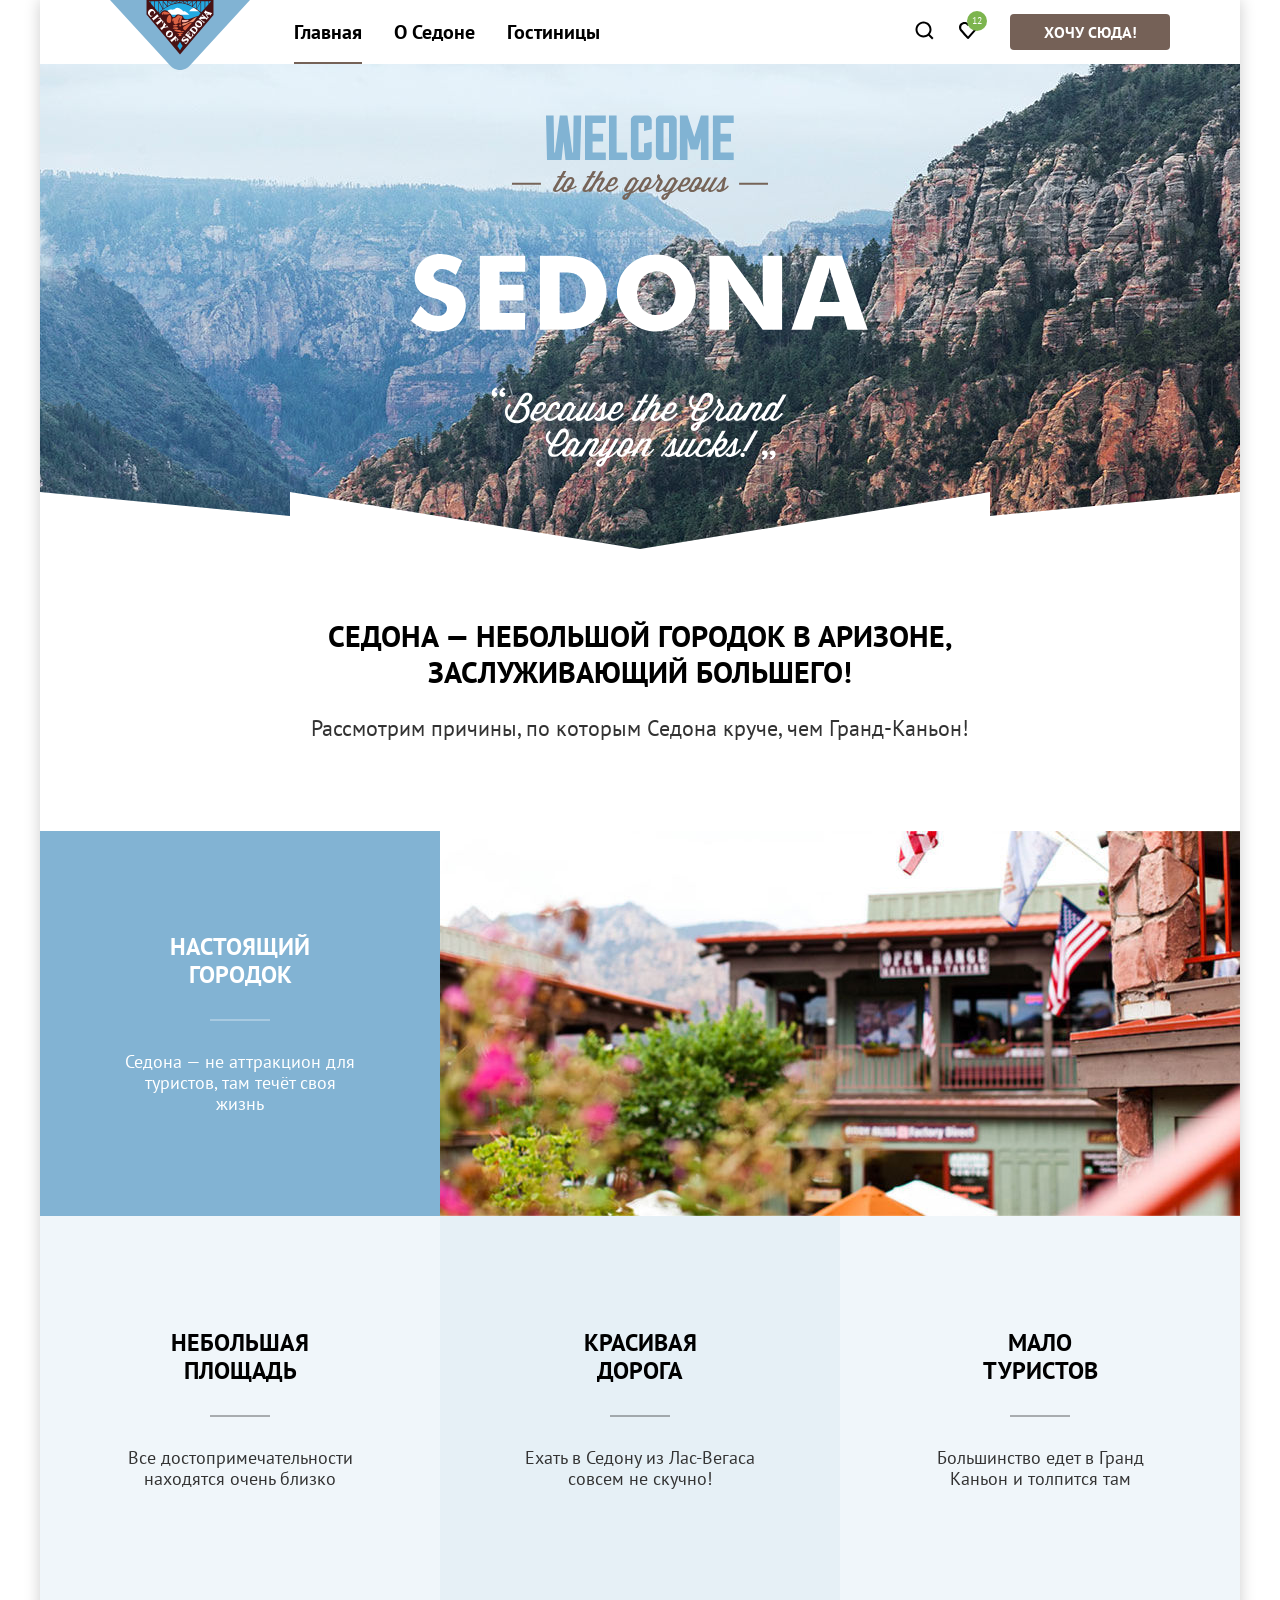
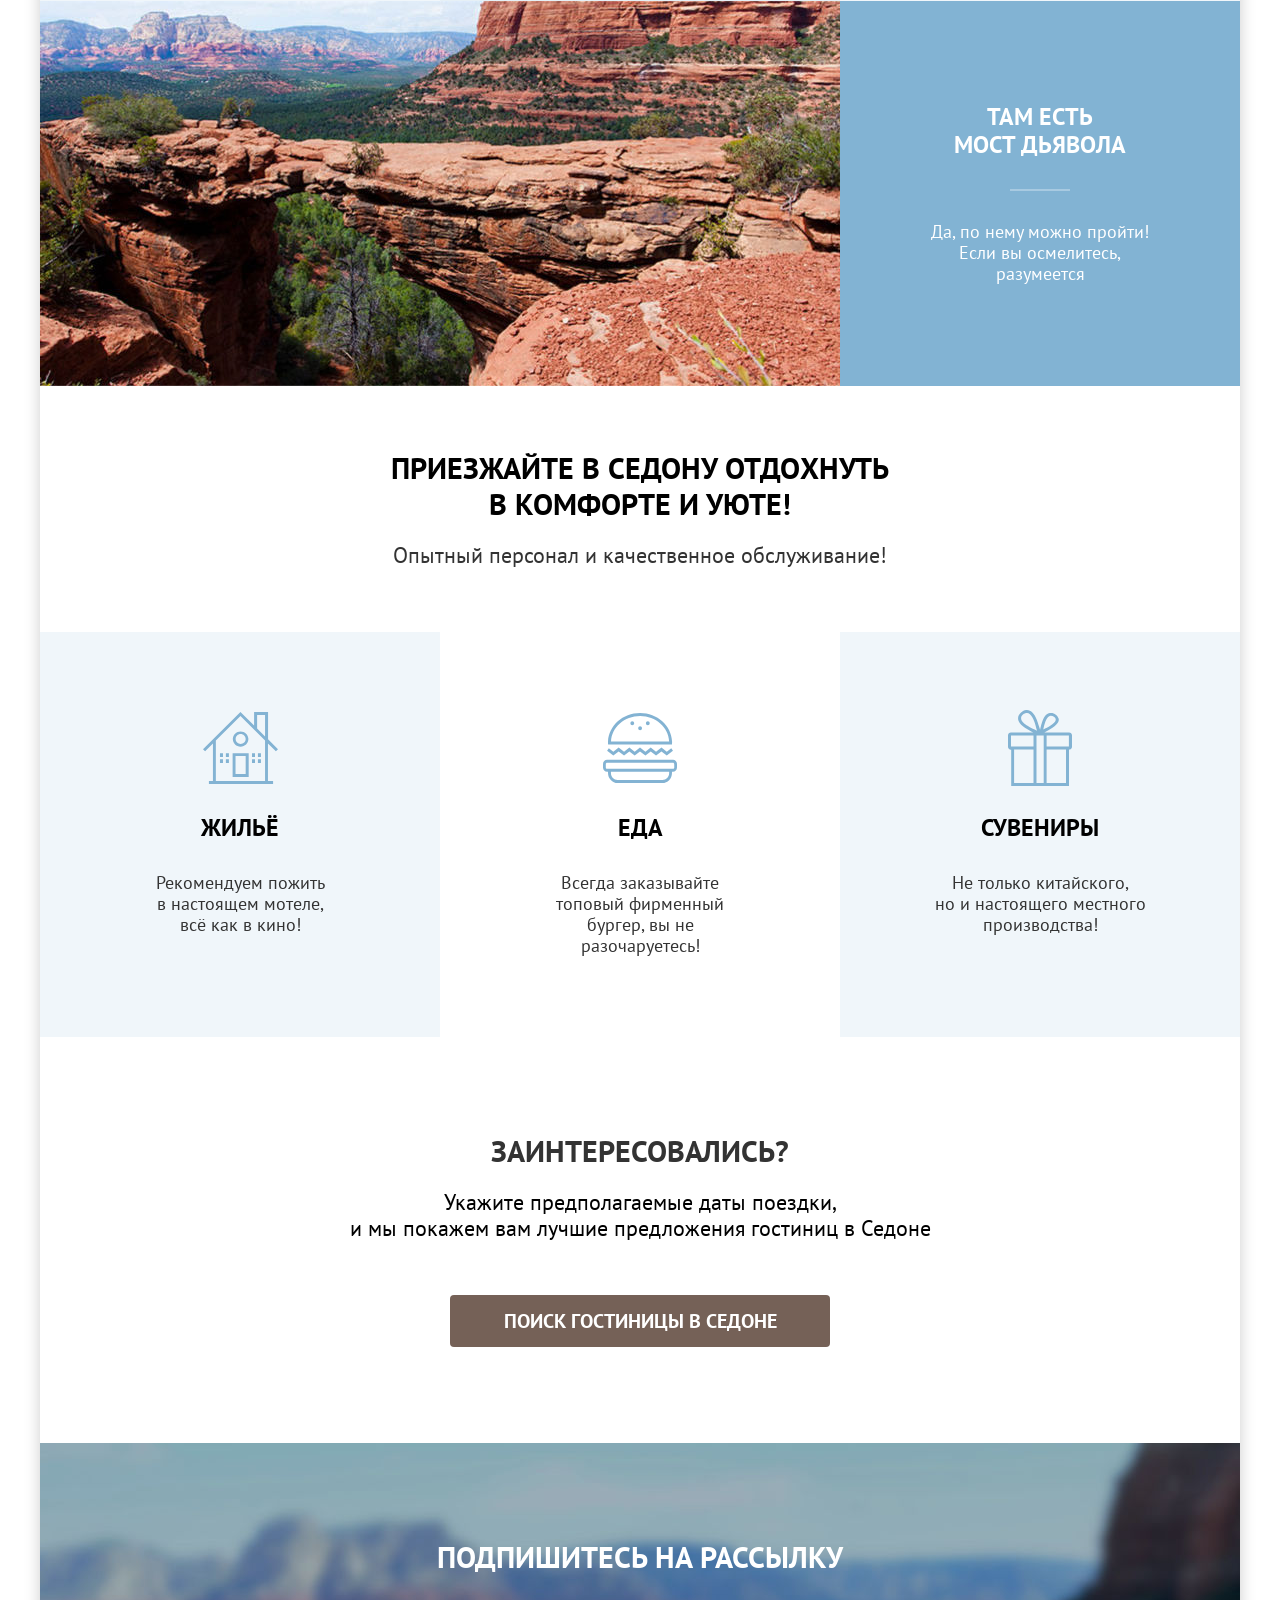
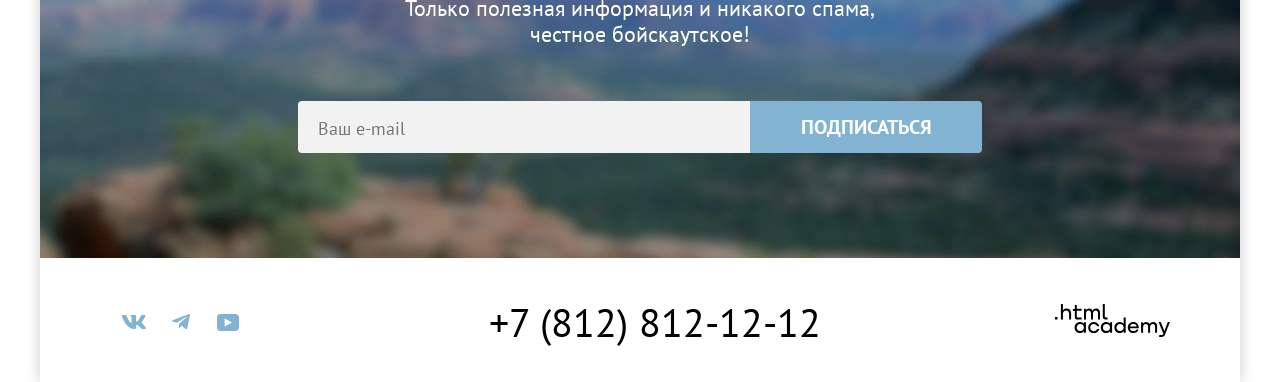
==== commit e2d18119: "Add files via upload" ====
--- a/index.html
+++ b/index.html
@@ -203,7 +203,7 @@
       </address>
     </footer>
 
-    <section class="modal">
+    <section class="modal modal-closed">
       <div class="modal-window">
 
         <h2 class="modal-title">Поиск гостиницы в Седоне</h2>
--- a/styles/styles.css
+++ b/styles/styles.css
@@ -45,51 +45,111 @@
   overflow: hidden;
 }
 
-.nav-list, .comfort-list, .pagination, .social-list,
-.inner-header-title, .breadcrumbs, .hotel-card-list,
-.catalog-filter-group, .view-switch, .nav-user {
+.nav-list,
+.comfort-list,
+.pagination,
+.social-list,
+.inner-header-title,
+.breadcrumbs,
+.hotel-card-list,
+.catalog-filter-group,
+.view-switch,
+.nav-user {
   margin: 0;
   padding: 0;
 }
 
-.sedona-title, .invitation-title, .comfort-title, .intro-title,
-.interested-title, .sedona-text, .invitation-text, .comfort-text,
-.interested-text, .intro-description, .subscribe, .subscribe-text,
-.hotel-card-title, .word-hotel, .hotel-card-rating, .custom-radio,
-.hotel-card-stars-2, .hotel-card-stars-3, .hotel-card-stars-4 {
+.sedona-title,
+.invitation-title,
+.comfort-title,
+.intro-title,
+.interested-title,
+.sedona-text,
+.invitation-text,
+.comfort-text,
+.interested-text,
+.intro-description,
+.subscribe,
+.subscribe-text,
+.hotel-card-title,
+.word-hotel,
+.hotel-card-rating,
+.custom-radio,
+.hotel-card-stars-2,
+.hotel-card-stars-3,
+.hotel-card-stars-4 {
   margin: 0;
 }
 
-.sedona-list, .price-filter-group {
+.sedona-list,
+.price-filter-group {
   padding: 0;
 }
 
-.nav-link, .filter-title, .phone, .button-search,
-.hotel-card-button, .btn-want-here, .pagination-link,
+.nav-link,
+.filter-title,
+.phone,
+.button-search,
+.hotel-card-button,
+.btn-want-here,
+.pagination-link,
 .breadcrumbs-link {
   text-decoration: none;
-} /*Убирает подчеркивание*/
-
-.sedona-title, .comfort-title, .button-search, .btn-want-here,
-.intro-title, .invitation-title, .pagination-item, .button-apply,
-.button-reset, .hotel-card-button, .button-favorites, .subscribe,
-.hotel-card-rating, .button-favorites-green, .subscribe-btn,
-.interested-title, .catalog-hotel {
+}
+
+/*Убирает подчеркивание*/
+
+.sedona-title,
+.comfort-title,
+.button-search,
+.btn-want-here,
+.intro-title,
+.invitation-title,
+.pagination-item,
+.button-apply,
+.button-reset,
+.hotel-card-button,
+.button-favorites,
+.subscribe,
+.hotel-card-rating,
+.button-favorites-green,
+.subscribe-btn,
+.interested-title,
+.catalog-hotel {
   text-transform: uppercase;
-} /*Всё крупным шрифтом*/
-
-.nav-list, .sedona-list, .comfort-list, .breadcrumbs,
-.catalog-filter-list, .hotel-card-list, .pagination,
-.social-list, .view-switch, .nav-user, .icon-nav {
+}
+
+/*Всё крупным шрифтом*/
+
+.nav-list,
+.sedona-list,
+.comfort-list,
+.breadcrumbs,
+.catalog-filter-list,
+.hotel-card-list,
+.pagination,
+.social-list,
+.view-switch,
+.nav-user,
+.icon-nav {
   list-style-type: none;
-} /*Убирает маркер*/
-
-.button-search, .subscribe-btn, .btn-want-here, .email-input,
-.button-favorites, .button-favorites-green,.sort-select,
+}
+
+/*Убирает маркер*/
+
+.button-search,
+.subscribe-btn,
+.btn-want-here,
+.email-input,
+.button-favorites,
+.button-favorites-green,
+.sort-select,
 .button-apply,
 .button-reset {
   font: inherit;
-} /*Принудительное наследование*/
+}
+
+/*Принудительное наследование*/
 
 .nav-list,
 .sedona-list,
@@ -100,7 +160,9 @@
 .catalog-filter-list,
 .pagination {
   flex-wrap: wrap;
-} /*Переполнение*/
+}
+
+/*Переполнение*/
 
 /*Цвета*/
 
@@ -121,9 +183,16 @@
   color: #ffffff;
 }
 
-.button-search, .subscribe-btn, .button-apply,
-.button-reset, .sort-option, .sort-select, .button-favorites,
-.button-favorites-green, .range-button, .pagination-item {
+.button-search,
+.subscribe-btn,
+.button-apply,
+.button-reset,
+.sort-option,
+.sort-select,
+.button-favorites,
+.button-favorites-green,
+.range-button,
+.pagination-item {
   cursor: pointer;
   display: block;
 }
@@ -140,6 +209,7 @@
   line-height: 21px;
   cursor: pointer;
 }
+
 .breadcrumbs-link:hover {
   opacity: 60%;
 }
@@ -148,7 +218,10 @@
   opacity: 30%;
 }
 
-.sedona-text, .comfort-text, .sort-select, .sort-option,
+.sedona-text,
+.comfort-text,
+.sort-select,
+.sort-option,
 .word-hotel {
   font-size: 18px;
   line-height: 21px;
@@ -203,8 +276,11 @@
   font-weight: 700;
 }
 
-/*Кнопки*/ /* Коричневые */
-.btn-want-here, .button-search, .hotel-card-button {
+/*Кнопки*/
+/* Коричневые */
+.btn-want-here,
+.button-search,
+.hotel-card-button {
   background-color: #756157;
   border-radius: 4px;
   box-sizing: border-box;
@@ -236,7 +312,9 @@
   min-height: 20px;
 }
 
-.hotel-card-button, .button-favorites, .button-favorites-green {
+.hotel-card-button,
+.button-favorites,
+.button-favorites-green {
   margin-bottom: 16px;
 }
 
@@ -268,7 +346,9 @@
 }
 
 /* Голубые */
-.subscribe-btn, .button-apply, .button-favorites {
+.subscribe-btn,
+.button-apply,
+.button-favorites {
   background-color: #82b3d3;
   color: #ffffff;
   border: none;
@@ -293,15 +373,22 @@
 
 /*Активность для синих кнопок*/
 
-.button-apply:hover, .button-apply:focus,
-.button-favorites:hover, .button-favorites:focus {
+.button-apply:hover,
+.button-apply:focus,
+.button-favorites:hover,
+.button-favorites:focus {
   background-color: #6b9ec2;
 }
 
-.search-btn:hover, .search-btn:focus, .search-btn:active,
-.subscribe-btn:hover, .subscribe-btn:focus,
-.button-apply:hover, .button-apply:focus,
-.button-favorites:hover, .button-favorites:focus {
+.search-btn:hover,
+.search-btn:focus,
+.search-btn:active,
+.subscribe-btn:hover,
+.subscribe-btn:focus,
+.button-apply:hover,
+.button-apply:focus,
+.button-favorites:hover,
+.button-favorites:focus {
   background-color: #68A2CA;
   outline: none;
 }
@@ -330,7 +417,8 @@
   background-color: #7db54f;
 }
 
-.button-favorites-green:hover, .button-favorites-green:focus {
+.button-favorites-green:hover,
+.button-favorites-green:focus {
   background-color: #6C9E42;
   outline: none;
 }
@@ -341,14 +429,17 @@
 }
 
 /*Активность для коричневых кнопок*/
-.nav-link-user:hover, .nav-link-user:focus,
-.nav-link:hover, .nav-link:focus {
-  color:#756157;
+.nav-link-user:hover,
+.nav-link-user:focus,
+.nav-link:hover,
+.nav-link:focus {
+  color: #756157;
   outline: none;
 }
 
-.nav-link-user:active, .nav-link:active {
-  color:rgba(117, 97, 87, 0.3)
+.nav-link-user:active,
+.nav-link:active {
+  color: rgba(117, 97, 87, 0.3)
 }
 
 .pagination-item {
@@ -357,7 +448,8 @@
   line-height: 36px;
 }
 
-/*Главная*/ /* */
+/*Главная*/
+/* */
 
 /*Шапка - header*/
 .nav {
@@ -679,22 +771,26 @@
   font-style: normal;
 }
 
-.phone, .logo-footer {
+.phone,
+.logo-footer {
   font-size: 40px;
   line-height: 40px;
   color: #000000;
 }
 
-.phone:hover, .logo-footer:hover {
+.phone:hover,
+.logo-footer:hover {
   color: #756157;
 }
 
-.phone:focus, .logo-footer:focus {
+.phone:focus,
+.logo-footer:focus {
   color: #756157;
   outline: none;
 }
 
-.phone:active,.logo-footer:active {
+.phone:active,
+.logo-footer:active {
   color: rgba(117, 97, 87, 0.3);
 }
 
@@ -773,7 +869,8 @@
 .breadcrumbs {
   color: #ffffff;
   display: flex;
-  font-size: 16px; /* возвращаем размер только нужным */
+  font-size: 16px;
+  /* возвращаем размер только нужным */
   line-height: 1;
   margin-top: 7px;
 }
@@ -890,8 +987,10 @@
 }
 
 .control-input:checked + .custom-radio::before {
-  background-color: #3f5e72; /* цвет фона из макета */
-  box-shadow: inset 0 0 0 4px #ffffff; /* белая точка внутри */
+  background-color: #3f5e72;
+  /* цвет фона из макета */
+  box-shadow: inset 0 0 0 4px #ffffff;
+  /* белая точка внутри */
 }
 
 .control-input:hover + .custom-radio,
@@ -1059,14 +1158,16 @@
   padding-top: 4px;
 
   /* Кастомная стрелка */
-  appearance: none; /* убираем стандартную стрелку */
+  appearance: none;
+  /* убираем стандартную стрелку */
   background-image: url("../images/icon/vector-arrow-down.svg");
   background-repeat: no-repeat;
   background-position: right 20px center;
   background-size: 12px 7px;
 }
 
-.sort-select:hover, .sort-select:focus {
+.sort-select:hover,
+.sort-select:focus {
   outline: 2px solid #68A2CA;
 }
 
@@ -1232,7 +1333,7 @@
 }
 
 .pagination-item:active:not(:first-child) {
-  background-color:#82b3d3
+  background-color: #82b3d3
 }
 
 .pagination-item:not(:last-of-type) {
@@ -1259,21 +1360,27 @@
   display: none;
 }
 
-.modal-container {
+.modal-toggle:checked + .modal-container {
+  display: flex;
+}
+
+.modal-container-close {
+  display: none;
+}
+
+.modal {
   position: fixed;
+  width: 100%;
+  height: 100%;
   top: 0;
   left: 0;
-  display: flex;
-  width: 100%;
-  height: 100%;
-  background-color: rgba(242, 242, 242, 0.8);
-}
-
-.modal-toggle:checked + .modal-container {
-  display: flex;
-}
-
-.modal-container-close {
+  background-color: rgba(255, 255, 255, 0.8);
+  display: flex;
+  justify-content: center;
+  align-items: center;
+}
+
+.modal-closed{
   display: none;
 }
 
@@ -1284,6 +1391,7 @@
   background-color: #ffffff;
   border-radius: 30px;
   width: 577px;
+  box-shadow: 0 25px 50px 0 rgba(0, 0, 0, 0.15);
 }
 
 .search-form {
@@ -1369,9 +1477,11 @@
   color: #000000;
 }
 
-.form-input:focus, .email-input:focus {
+.form-input:focus,
+.email-input:focus {
   outline: 3px solid rgba(131, 179, 211, 1);
-  background: rgba(230, 230, 230, 1);;
+  background: rgba(230, 230, 230, 1);
+  ;
 }
 
 .input-wrapper {
@@ -1438,10 +1548,12 @@
 
 .tooltip-text {
   position: absolute;
-  top: 100%; /* ← появляется снизу (было bottom: 100%) */
+  top: 100%;
+  /* ← появляется снизу (было bottom: 100%) */
   left: 50%;
   transform: translateX(-50%);
-  margin-top: 5px; /* ← отступ сверху (было margin-bottom) */
+  margin-top: 5px;
+  /* ← отступ сверху (было margin-bottom) */
   background-color: #333333;
   color: white;
   padding: 15px 18px 18px 22px;
@@ -1463,6 +1575,7 @@
 .counter {
   display: flex;
 }
+
 .counter-input {
   width: 31px;
   height: 48px;
